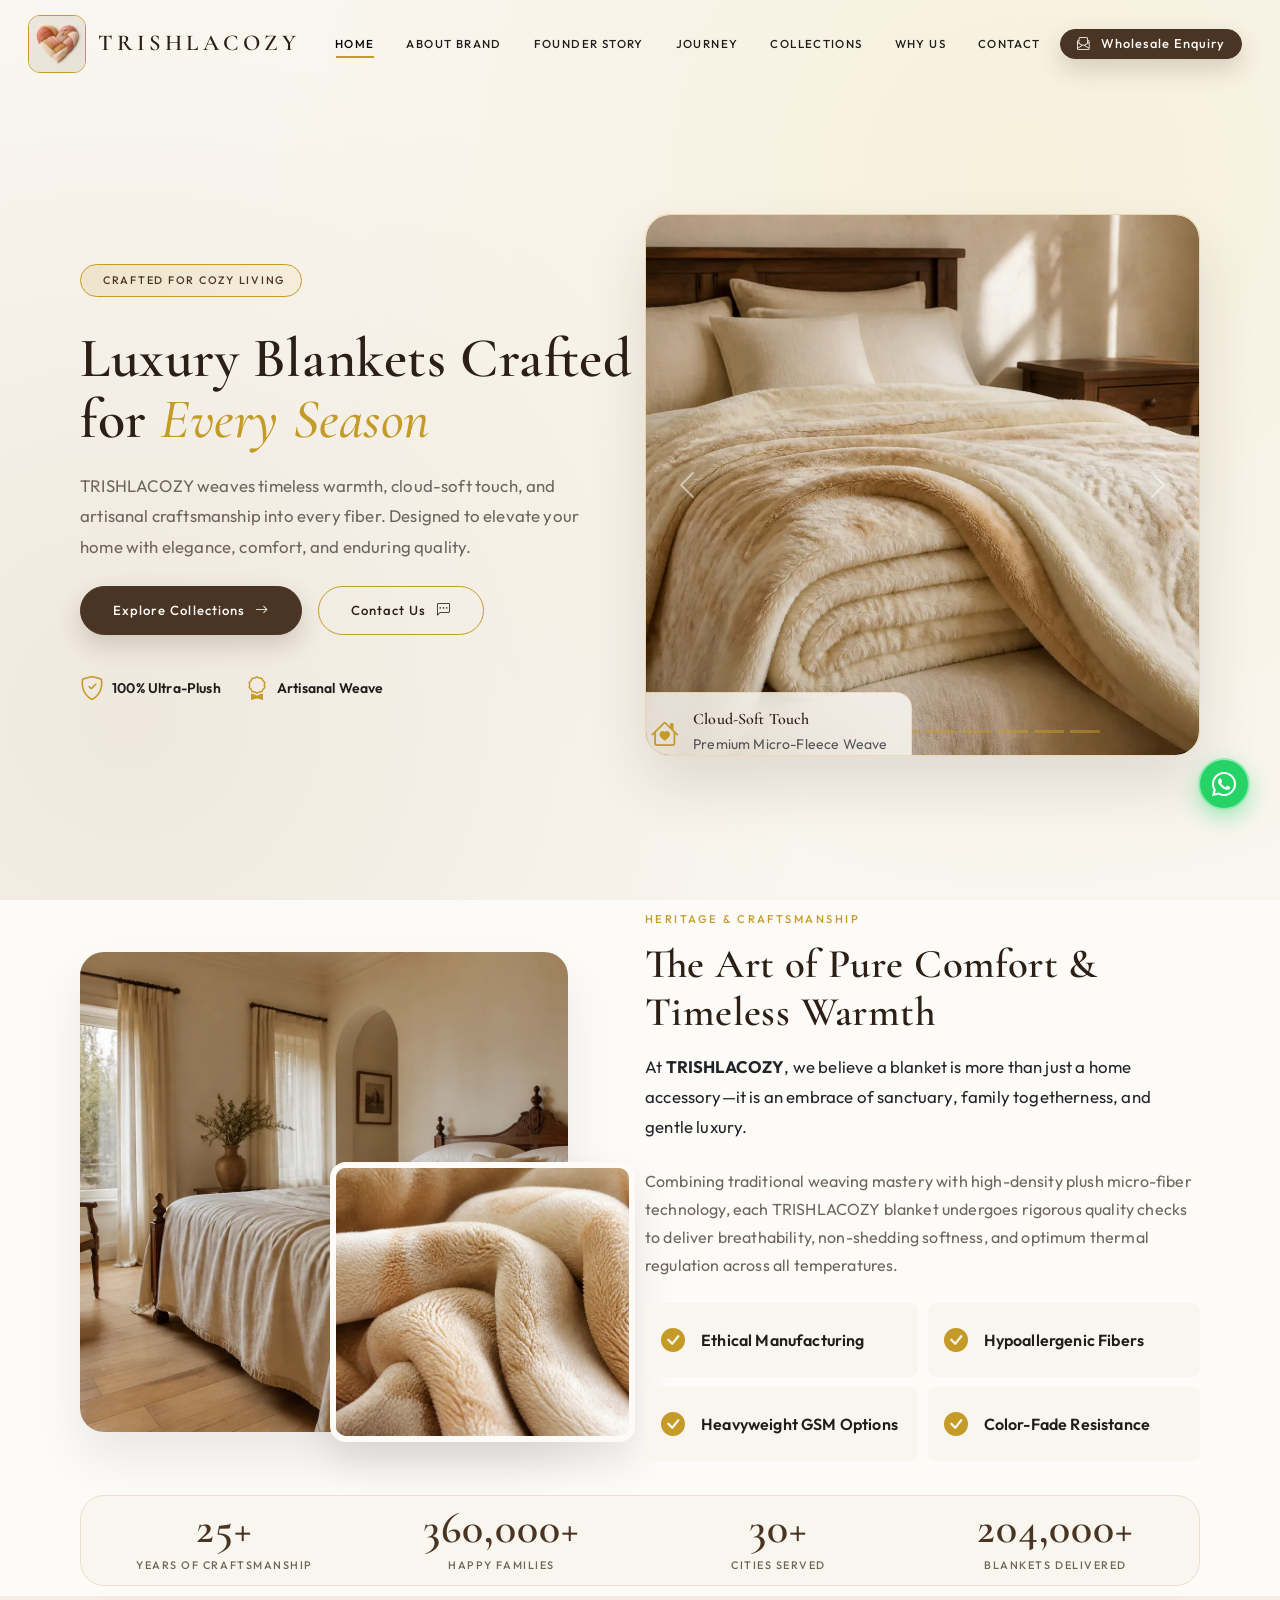
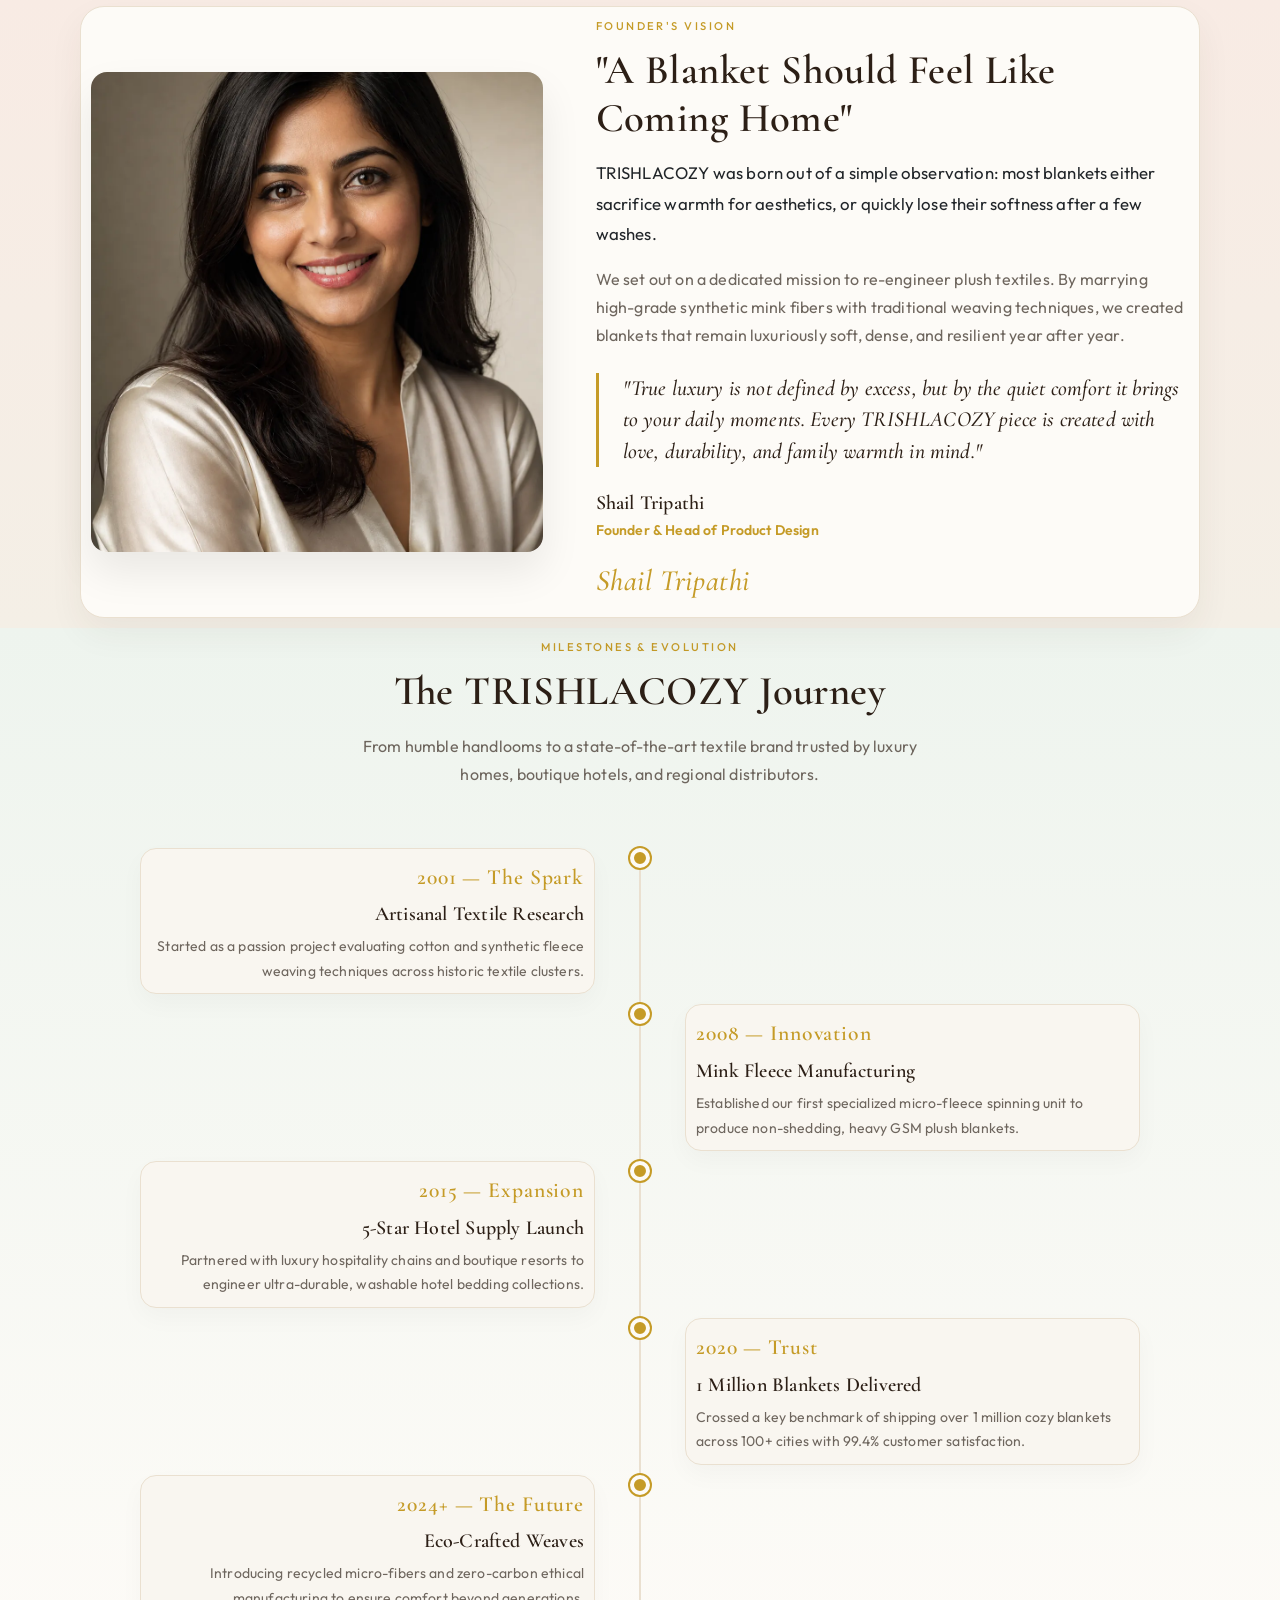
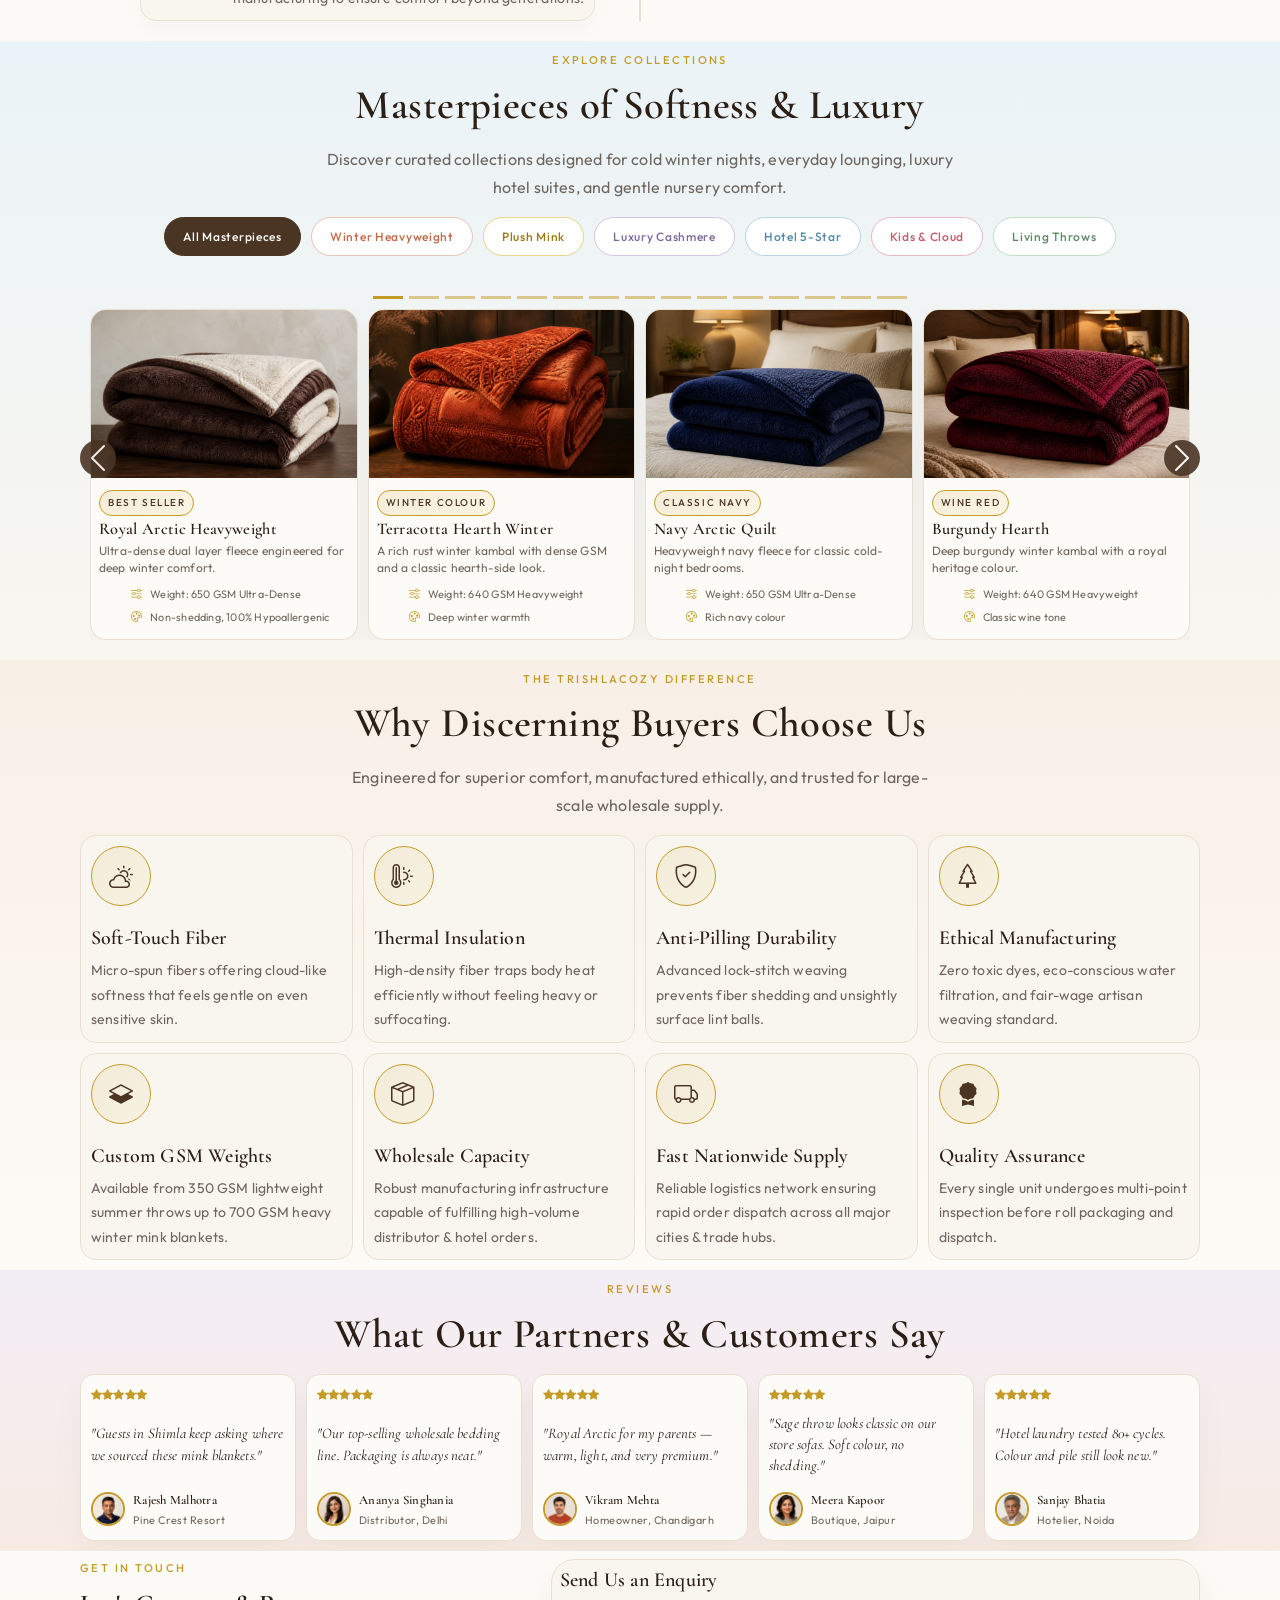
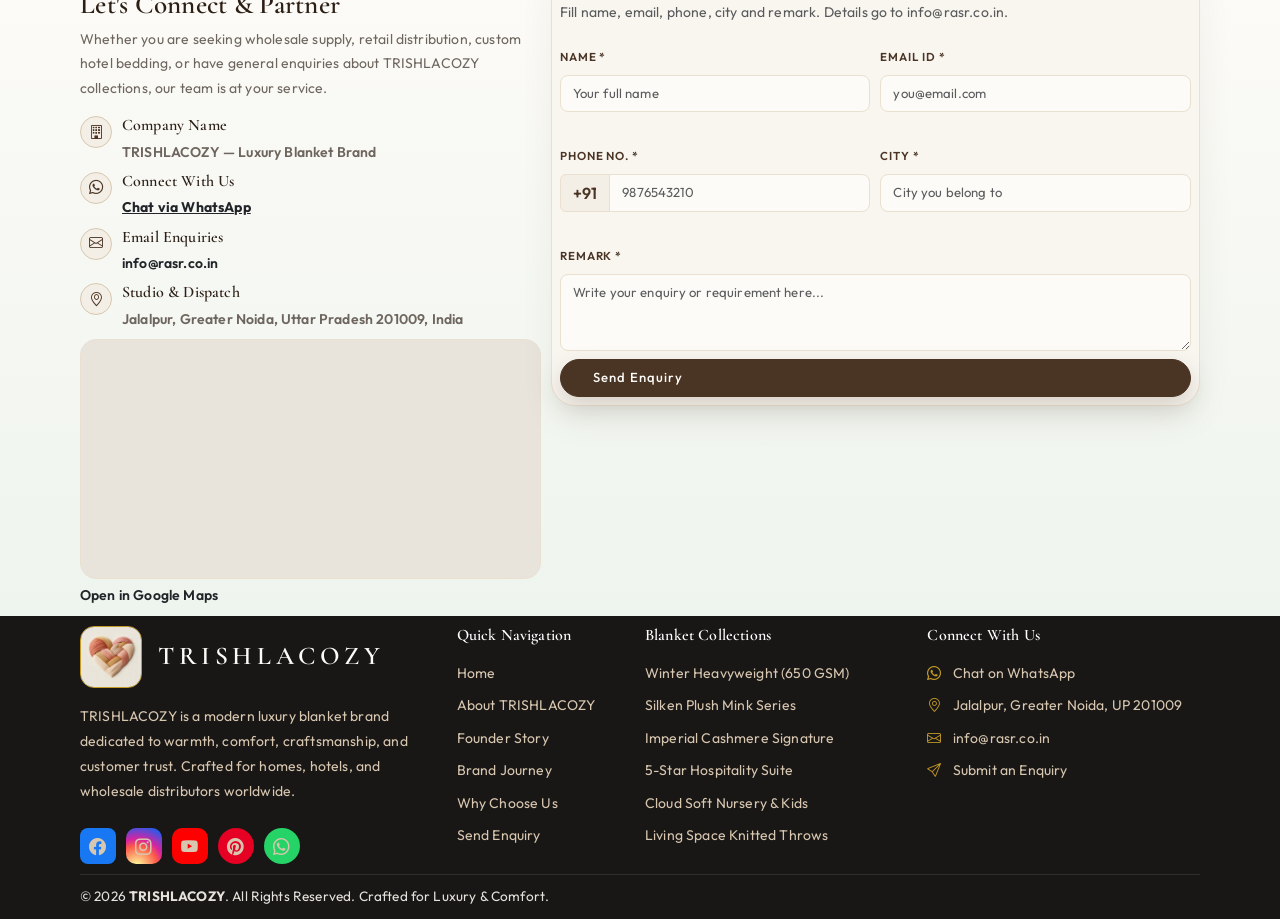
==== index.html @ f3259558 "Remove "Verified Manufacturer" badge from contact section" ====
<!DOCTYPE html>
<html lang="en">

<head>
  <meta charset="UTF-8">
  <meta name="viewport" content="width=device-width, initial-scale=1.0">
  <title>TRISHLACOZY — Luxury Blankets Crafted for Every Season</title>
  <meta name="description"
    content="TRISHLACOZY designs and manufactures premium luxury blankets, mink throws, hotel bedding, and plush winter collections crafted for warmth, comfort, and timeless elegance.">
  <!-- Google Fonts -->
   
  <link rel="preconnect" href="https://fonts.googleapis.com">
  <link rel="preconnect" href="https://fonts.gstatic.com" crossorigin>
  <link
    href="https://fonts.googleapis.com/css2?family=Cormorant+Garamond:ital,wght@0,400;0,500;0,600;0,700;1,400;1,500;1,600&family=Outfit:wght@300;400;500;600;700&display=swap"
    rel="stylesheet">

  <!-- Bootstrap 5 & Bootstrap Icons CSS -->
  <link href="https://cdn.jsdelivr.net/npm/bootstrap@5.3.3/dist/css/bootstrap.min.css" rel="stylesheet">
  <link href="https://cdn.jsdelivr.net/npm/bootstrap-icons@1.11.3/font/bootstrap-icons.min.css" rel="stylesheet">

  <!-- Custom Luxury Stylesheet -->
   <!-- Custom Luxury Stylesheet -->
  <link rel="stylesheet" href="style.css">
  <link rel="icon" type="image/webp" href="images/logo.webp">
</head>

<body>

  <!-- =========================================================================
       1. SCROLL PROGRESS BAR & PRELOADER
       ========================================================================= -->
  <div class="scroll-progress-container">
    <div class="scroll-progress-bar" id="progressBar"></div>
  </div>

  <div id="preloader">
    <img src="images/logo.webp" alt="TRISHLACOZY Logo" class="preloader-logo-img mb-3">
    <div class="preloader-brand">TRISHLACOZY</div>
    <div class="preloader-sub">Handcrafted Luxury Blankets</div>
    <div class="preloader-bar-bg">
      <div class="preloader-bar-fill"></div>
    </div>
  </div>

  <!-- =========================================================================
       2. NAVIGATION BAR
       ========================================================================= -->
  <nav class="navbar navbar-expand-lg navbar-trishla">
    <div class="container">
      <a class="navbar-brand navbar-brand-logo" href="#">
        <img src="images/logo.webp" alt="TRISHLACOZY" class="brand-logo-img">
        <span class="logo-text">TRISHLACOZY</span>
      </a>

      <button class="navbar-toggler border-0 shadow-none" type="button" data-bs-toggle="collapse"
        data-bs-target="#navMenu" aria-controls="navMenu" aria-expanded="false" aria-label="Toggle navigation">
        <i class="bi bi-justify display-6 color-warm-brown"></i>
      </button>

      <div class="collapse navbar-collapse" id="navMenu">
        <ul class="navbar-nav mx-auto mb-2 mb-lg-0 gap-lg-2">
          <li class="nav-item">
            <a class="nav-link nav-link-custom active" href="#hero">Home</a>
          </li>
          <li class="nav-item">
            <a class="nav-link nav-link-custom" href="#about">About Brand</a>
          </li>
          <li class="nav-item">
            <a class="nav-link nav-link-custom" href="#founder">Founder Story</a>
          </li>
          <li class="nav-item">
            <a class="nav-link nav-link-custom" href="#journey">Journey</a>
          </li>
          <li class="nav-item">
            <a class="nav-link nav-link-custom" href="#collections">Collections</a>
          </li>
          <li class="nav-item">
            <a class="nav-link nav-link-custom" href="#why-choose">Why Us</a>
          </li>
          <li class="nav-item">
            <a class="nav-link nav-link-custom" href="#contact">Contact</a>
          </li>
        </ul>

        <div class="d-flex align-items-center gap-2">
          <a href="#contact" class="btn btn-luxury-primary py-1 px-3 fs-7">
            <i class="bi bi-envelope-paper"></i> Wholesale Enquiry
          </a>
        </div>
      </div>
    </div>
  </nav>

  <!-- =========================================================================
       3. HERO SECTION
       ========================================================================= -->
  <section id="hero" class="hero-section">
    <div class="hero-bg-overlay"></div>
    <div class="container position-relative z-2">
      <div class="row align-items-center g-2">

        <div class="col-lg-6 reveal-left">
          <div class="badge-gold mb-3">
            <i class="bi bi-sparkles"></i> Crafted for Cozy Living
          </div>

          <h1 class="hero-headline">
            Luxury Blankets Crafted for <span>Every Season</span>
          </h1>

          <p class="fs-5 mb-4 pe-lg-4">
            TRISHLACOZY weaves timeless warmth, cloud-soft touch, and artisanal craftsmanship into every fiber. Designed
            to elevate your home with elegance, comfort, and enduring quality.
          </p>

          <div class="d-flex flex-wrap gap-3 mb-4">
            <a href="#collections" class="btn btn-luxury-primary">
              Explore Collections <i class="bi bi-arrow-right"></i>
            </a>
            <a href="#contact" class="btn btn-luxury-outline">
              Contact Us <i class="bi bi-chat-left-dots"></i>
            </a>
          </div>

          <div class="d-flex align-items-center gap-4 pt-2">
            <div class="d-flex align-items-center gap-2">
              <i class="bi bi-shield-check text-gold fs-4"></i>
              <span class="small fw-semibold">100% Ultra-Plush</span>
            </div>
            <div class="d-flex align-items-center gap-2">
              <i class="bi bi-award text-gold fs-4"></i>
              <span class="small fw-semibold">Artisanal Weave</span>
            </div>
          </div>
        </div>

        <div class="col-lg-6 reveal-right">
          <div class="hero-img-wrapper hero-carousel">
            <div id="heroGallery" class="carousel slide" data-bs-ride="carousel">
              <div class="carousel-indicators">
                <button type="button" data-bs-target="#heroGallery" data-bs-slide-to="0" class="active" aria-current="true" aria-label="Slide 1"></button>
                <button type="button" data-bs-target="#heroGallery" data-bs-slide-to="1" aria-label="Slide 2"></button>
                <button type="button" data-bs-target="#heroGallery" data-bs-slide-to="2" aria-label="Slide 3"></button>
                <button type="button" data-bs-target="#heroGallery" data-bs-slide-to="3" aria-label="Slide 4"></button>
                <button type="button" data-bs-target="#heroGallery" data-bs-slide-to="4" aria-label="Slide 5"></button>
                <button type="button" data-bs-target="#heroGallery" data-bs-slide-to="5" aria-label="Slide 6"></button>
                <button type="button" data-bs-target="#heroGallery" data-bs-slide-to="6" aria-label="Slide 7"></button>
                <button type="button" data-bs-target="#heroGallery" data-bs-slide-to="7" aria-label="Slide 8"></button>
                <button type="button" data-bs-target="#heroGallery" data-bs-slide-to="8" aria-label="Slide 9"></button>
                <button type="button" data-bs-target="#heroGallery" data-bs-slide-to="9" aria-label="Slide 10"></button>
              </div>
              <div class="carousel-inner">
                <div class="carousel-item active"><img src="images/hero-blanket.webp" alt="Ivory luxury kambal" fetchpriority="high"></div>
                <div class="carousel-item"><img src="images/soft-07.webp" alt="Cloud nursery kambal" loading="lazy"></div>
                <div class="carousel-item"><img src="images/soft-02.webp" alt="Blush rose kambal" loading="lazy"></div>
                <div class="carousel-item"><img src="images/soft-03.webp" alt="Sage throw kambal" loading="lazy"></div>
                <div class="carousel-item"><img src="images/soft-04.webp" alt="Powder blue hotel kambal" loading="lazy"></div>
                <div class="carousel-item"><img src="images/soft-05.webp" alt="Terracotta winter kambal" loading="lazy"></div>
                <div class="carousel-item"><img src="images/soft-06.webp" alt="Lavender plush kambal" loading="lazy"></div>
                <div class="carousel-item"><img src="images/soft-08.webp" alt="Mustard gold kambal" loading="lazy"></div>
                <div class="carousel-item"><img src="images/soft-09.webp" alt="Coral living throw" loading="lazy"></div>
                <div class="carousel-item"><img src="images/soft-11.webp" alt="Camel cashmere kambal" loading="lazy"></div>
              </div>
              <button class="carousel-control-prev" type="button" data-bs-target="#heroGallery" data-bs-slide="prev">
                <span class="carousel-control-prev-icon" aria-hidden="true"></span>
                <span class="visually-hidden">Previous</span>
              </button>
              <button class="carousel-control-next" type="button" data-bs-target="#heroGallery" data-bs-slide="next">
                <span class="carousel-control-next-icon" aria-hidden="true"></span>
                <span class="visually-hidden">Next</span>
              </button>
            </div>
            <div class="hero-badge-float">
              <i class="bi bi-house-heart fs-3 text-gold"></i>
              <div>
                <h6 class="mb-0 font-serif">Cloud-Soft Touch</h6>
                <small class="text-muted">Premium Micro-Fleece Weave</small>
              </div>
            </div>
          </div>
        </div>

      </div>
    </div>
  </section>

  <!-- =========================================================================
       4. SECTION 2 — ABOUT TRISHLACOZY
       ========================================================================= -->
  <section id="about" class="about-section">
    <div class="container">
      <div class="row align-items-center g-2">

        <div class="col-lg-6 reveal-left">
          <div class="about-img-stack">
            <img src="images/about-bedroom.webp"
              class="about-img-main" alt="Classic bedroom with a cream TRISHLACOZY kambal" loading="lazy">
            <img src="images/about-fabric.webp"
              class="about-img-secondary" alt="Close-up of plush ivory kambal fabric" loading="lazy">
          </div>
        </div>

        <div class="col-lg-6 reveal-right">
          <span class="section-tag">HERITAGE & CRAFTSMANSHIP</span>
          <h2 class="section-title">The Art of Pure Comfort & Timeless Warmth</h2>

          <p class="lead text-dark mb-4">
            At <strong>TRISHLACOZY</strong>, we believe a blanket is more than just a home accessory—it is an embrace of
            sanctuary, family togetherness, and gentle luxury.
          </p>

          <p class="mb-4">
            Combining traditional weaving mastery with high-density plush micro-fiber technology, each TRISHLACOZY
            blanket undergoes rigorous quality checks to deliver breathability, non-shedding softness, and optimum
            thermal regulation across all temperatures.
          </p>

          <div class="row g-3 mb-4">
            <div class="col-sm-6">
              <div class="d-flex align-items-center gap-3 p-3 rounded-3 bg-ivory">
                <i class="bi bi-check-circle-fill text-gold fs-4"></i>
                <span class="fw-semibold">Ethical Manufacturing</span>
              </div>
            </div>
            <div class="col-sm-6">
              <div class="d-flex align-items-center gap-3 p-3 rounded-3 bg-ivory">
                <i class="bi bi-check-circle-fill text-gold fs-4"></i>
                <span class="fw-semibold">Hypoallergenic Fibers</span>
              </div>
            </div>
            <div class="col-sm-6">
              <div class="d-flex align-items-center gap-3 p-3 rounded-3 bg-ivory">
                <i class="bi bi-check-circle-fill text-gold fs-4"></i>
                <span class="fw-semibold">Heavyweight GSM Options</span>
              </div>
            </div>
            <div class="col-sm-6">
              <div class="d-flex align-items-center gap-3 p-3 rounded-3 bg-ivory">
                <i class="bi bi-check-circle-fill text-gold fs-4"></i>
                <span class="fw-semibold">Color-Fade Resistance</span>
              </div>
            </div>
          </div>
        </div>

      </div>

      <!-- Stats Counter Card Grid -->
      <div class="stats-card-grid reveal-up">
        <div class="row g-2">
          <div class="col-6 col-md-3">
            <div class="stat-item">
              <div class="stat-number" data-target="25">0</div>
              <div class="stat-label">Years of Craftsmanship</div>
            </div>
          </div>
          <div class="col-6 col-md-3">
            <div class="stat-item">
              <div class="stat-number" data-target="1500000">0</div>
              <div class="stat-label">Happy Families</div>
            </div>
          </div>
          <div class="col-6 col-md-3">
            <div class="stat-item">
              <div class="stat-number" data-target="120">0</div>
              <div class="stat-label">Cities Served</div>
            </div>
          </div>
          <div class="col-6 col-md-3">
            <div class="stat-item">
              <div class="stat-number" data-target="850000">0</div>
              <div class="stat-label">Blankets Delivered</div>
            </div>
          </div>
        </div>
      </div>

    </div>
  </section>

  <!-- =========================================================================
       5. SECTION 3 — FOUNDER STORY
       ========================================================================= -->
  <section id="founder" class="founder-section">
    <div class="container">
      <div class="founder-card reveal-up">
        <div class="row align-items-center g-2">

          <div class="col-lg-5">
            <div class="founder-portrait-frame">
              <img src="images/founder-shail.webp"
                alt="Shail Tripathi, Founder of TRISHLACOZY" loading="lazy">
            </div>
          </div>

          <div class="col-lg-7 ps-lg-5">
            <span class="section-tag">FOUNDER'S VISION</span>
            <h2 class="section-title">"A Blanket Should Feel Like Coming Home"</h2>

            <p class="lead text-dark">
              TRISHLACOZY was born out of a simple observation: most blankets either sacrifice warmth for aesthetics, or
              quickly lose their softness after a few washes.
            </p>

            <p>
              We set out on a dedicated mission to re-engineer plush textiles. By marrying high-grade synthetic mink
              fibers with traditional weaving techniques, we created blankets that remain luxuriously soft, dense, and
              resilient year after year.
            </p>

            <div class="quote-box">
              "True luxury is not defined by excess, but by the quiet comfort it brings to your daily moments. Every
              TRISHLACOZY piece is created with love, durability, and family warmth in mind."
            </div>

            <div>
              <h5 class="mb-0 font-serif">Shail Tripathi</h5>
              <small class="text-gold fw-semibold">Founder & Head of Product Design</small>
              <span class="founder-signature">Shail Tripathi</span>
            </div>
          </div>

        </div>
      </div>
    </div>
  </section>

  <!-- =========================================================================
       6. SECTION 4 — BRAND JOURNEY
       ========================================================================= -->
  <section id="journey" class="journey-section">
    <div class="container text-center">
      <span class="section-tag">MILESTONES & EVOLUTION</span>
      <h2 class="section-title">The TRISHLACOZY Journey</h2>
      <p class="mx-auto" style="max-width: 600px;">
        From humble handlooms to a state-of-the-art textile brand trusted by luxury homes, boutique hotels, and regional
        distributors.
      </p>

      <div class="timeline-container">

        <!-- Timeline Item 1 -->
        <div class="timeline-item reveal-up">
          <div class="timeline-dot"></div>
          <div class="timeline-card">
            <div class="timeline-year">2001 — The Spark</div>
            <h5 class="font-serif mb-2">Artisanal Textile Research</h5>
            <p class="small mb-0">Started as a passion project evaluating cotton and synthetic fleece weaving techniques
              across historic textile clusters.</p>
          </div>
        </div>

        <!-- Timeline Item 2 -->
        <div class="timeline-item reveal-up">
          <div class="timeline-dot"></div>
          <div class="timeline-card">
            <div class="timeline-year">2008 — Innovation</div>
            <h5 class="font-serif mb-2">Mink Fleece Manufacturing</h5>
            <p class="small mb-0">Established our first specialized micro-fleece spinning unit to produce non-shedding,
              heavy GSM plush blankets.</p>
          </div>
        </div>

        <!-- Timeline Item 3 -->
        <div class="timeline-item reveal-up">
          <div class="timeline-dot"></div>
          <div class="timeline-card">
            <div class="timeline-year">2015 — Expansion</div>
            <h5 class="font-serif mb-2">5-Star Hotel Supply Launch</h5>
            <p class="small mb-0">Partnered with luxury hospitality chains and boutique resorts to engineer
              ultra-durable, washable hotel bedding collections.</p>
          </div>
        </div>

        <!-- Timeline Item 4 -->
        <div class="timeline-item reveal-up">
          <div class="timeline-dot"></div>
          <div class="timeline-card">
            <div class="timeline-year">2020 — Trust</div>
            <h5 class="font-serif mb-2">1 Million Blankets Delivered</h5>
            <p class="small mb-0">Crossed a key benchmark of shipping over 1 million cozy blankets across 100+ cities
              with 99.4% customer satisfaction.</p>
          </div>
        </div>

        <!-- Timeline Item 5 -->
        <div class="timeline-item reveal-up">
          <div class="timeline-dot"></div>
          <div class="timeline-card">
            <div class="timeline-year">2024+ — The Future</div>
            <h5 class="font-serif mb-2">Eco-Crafted Weaves</h5>
            <p class="small mb-0">Introducing recycled micro-fibers and zero-carbon ethical manufacturing to ensure
              comfort beyond generations.</p>
          </div>
        </div>

      </div>
    </div>
  </section>

  <!-- =========================================================================
       7. SECTION 5 — BLANKET COLLECTIONS
       ========================================================================= -->
  <section id="collections" class="collections-section">
    <div class="container">
      <div class="text-center mb-2 reveal-up">
        <span class="section-tag">EXPLORE COLLECTIONS</span>
        <h2 class="section-title">Masterpieces of Softness & Luxury</h2>
        <p class="mx-auto" style="max-width: 650px;">
          Discover curated collections designed for cold winter nights, everyday lounging, luxury hotel suites, and
          gentle nursery comfort.
        </p>

        <!-- Category Filters -->
        <div class="filter-nav mt-2">
          <button class="filter-btn active" data-filter="all">All Masterpieces</button>
          <button class="filter-btn" data-filter="winter">Winter Heavyweight</button>
          <button class="filter-btn" data-filter="mink">Plush Mink</button>
          <button class="filter-btn" data-filter="luxury">Luxury Cashmere</button>
          <button class="filter-btn" data-filter="hotel">Hotel 5-Star</button>
          <button class="filter-btn" data-filter="kids">Kids & Cloud</button>
          <button class="filter-btn" data-filter="throws">Living Throws</button>
        </div>
      </div>

      <div id="collectionCarousel" class="carousel slide collection-carousel" data-bs-ride="carousel" data-bs-interval="4000">
        <div class="carousel-indicators"></div>
        <div class="carousel-inner"></div>
        <button class="carousel-control-prev" type="button" data-bs-target="#collectionCarousel" data-bs-slide="prev">
          <span class="carousel-control-prev-icon" aria-hidden="true"></span>
          <span class="visually-hidden">Previous</span>
        </button>
        <button class="carousel-control-next" type="button" data-bs-target="#collectionCarousel" data-bs-slide="next">
          <span class="carousel-control-next-icon" aria-hidden="true"></span>
          <span class="visually-hidden">Next</span>
        </button>
      </div>
    </div>
  </section>

  <!-- =========================================================================
       8. SECTION 6 — WHY CHOOSE TRISHLACOZY
       ========================================================================= -->
  <section id="why-choose" class="why-section">
    <div class="container">
      <div class="text-center mb-2 reveal-up">
        <span class="section-tag">THE TRISHLACOZY DIFFERENCE</span>
        <h2 class="section-title">Why Discerning Buyers Choose Us</h2>
        <p class="mx-auto" style="max-width: 600px;">
          Engineered for superior comfort, manufactured ethically, and trusted for large-scale wholesale supply.
        </p>
      </div>

      <div class="row g-2">

        <!-- Feature 1 -->
        <div class="col-md-6 col-lg-3 reveal-up">
          <div class="feature-card">
            <div class="feature-icon-box">
              <i class="bi bi-cloud-sun"></i>
            </div>
            <h5 class="font-serif mb-2">Soft-Touch Fiber</h5>
            <p class="small mb-0">Micro-spun fibers offering cloud-like softness that feels gentle on even sensitive
              skin.</p>
          </div>
        </div>

        <!-- Feature 2 -->
        <div class="col-md-6 col-lg-3 reveal-up">
          <div class="feature-card">
            <div class="feature-icon-box">
              <i class="bi bi-thermometer-sun"></i>
            </div>
            <h5 class="font-serif mb-2">Thermal Insulation</h5>
            <p class="small mb-0">High-density fiber traps body heat efficiently without feeling heavy or suffocating.
            </p>
          </div>
        </div>

        <!-- Feature 3 -->
        <div class="col-md-6 col-lg-3 reveal-up">
          <div class="feature-card">
            <div class="feature-icon-box">
              <i class="bi bi-shield-check"></i>
            </div>
            <h5 class="font-serif mb-2">Anti-Pilling Durability</h5>
            <p class="small mb-0">Advanced lock-stitch weaving prevents fiber shedding and unsightly surface lint balls.
            </p>
          </div>
        </div>

        <!-- Feature 4 -->
        <div class="col-md-6 col-lg-3 reveal-up">
          <div class="feature-card">
            <div class="feature-icon-box">
              <i class="bi bi-tree"></i>
            </div>
            <h5 class="font-serif mb-2">Ethical Manufacturing</h5>
            <p class="small mb-0">Zero toxic dyes, eco-conscious water filtration, and fair-wage artisan weaving
              standard.</p>
          </div>
        </div>

        <!-- Feature 5 -->
        <div class="col-md-6 col-lg-3 reveal-up">
          <div class="feature-card">
            <div class="feature-icon-box">
              <i class="bi bi-layers-half"></i>
            </div>
            <h5 class="font-serif mb-2">Custom GSM Weights</h5>
            <p class="small mb-0">Available from 350 GSM lightweight summer throws up to 700 GSM heavy winter mink
              blankets.</p>
          </div>
        </div>

        <!-- Feature 6 -->
        <div class="col-md-6 col-lg-3 reveal-up">
          <div class="feature-card">
            <div class="feature-icon-box">
              <i class="bi bi-box-seam"></i>
            </div>
            <h5 class="font-serif mb-2">Wholesale Capacity</h5>
            <p class="small mb-0">Robust manufacturing infrastructure capable of fulfilling high-volume distributor &
              hotel orders.</p>
          </div>
        </div>

        <!-- Feature 7 -->
        <div class="col-md-6 col-lg-3 reveal-up">
          <div class="feature-card">
            <div class="feature-icon-box">
              <i class="bi bi-truck"></i>
            </div>
            <h5 class="font-serif mb-2">Fast Nationwide Supply</h5>
            <p class="small mb-0">Reliable logistics network ensuring rapid order dispatch across all major cities &
              trade hubs.</p>
          </div>
        </div>

        <!-- Feature 8 -->
        <div class="col-md-6 col-lg-3 reveal-up">
          <div class="feature-card">
            <div class="feature-icon-box">
              <i class="bi bi-award-fill"></i>
            </div>
            <h5 class="font-serif mb-2">Quality Assurance</h5>
            <p class="small mb-0">Every single unit undergoes multi-point inspection before roll packaging and dispatch.
            </p>
          </div>
        </div>

      </div>
    </div>
  </section>

  <!-- =========================================================================
       9. SECTION 7 — CUSTOMER EXPERIENCE & TRUST
       ========================================================================= -->
  <section class="testimonial-section">
    <div class="container">
      <div class="text-center mb-2 reveal-up">
        <span class="section-tag">REVIEWS</span>
        <h2 class="section-title">What Our Partners & Customers Say</h2>
      </div>

      <div class="review-grid reveal-up">
        <div class="testimonial-card compact">
          <div class="rating-stars"><i class="bi bi-star-fill"></i><i class="bi bi-star-fill"></i><i class="bi bi-star-fill"></i><i class="bi bi-star-fill"></i><i class="bi bi-star-fill"></i></div>
          <p class="italic">"Guests in Shimla keep asking where we sourced these mink blankets."</p>
          <div class="user-info">
            <img src="images/review-02.webp" class="user-avatar" alt="Rajesh Malhotra" loading="lazy">
            <div><div class="user-name">Rajesh Malhotra</div><div class="user-role">Pine Crest Resort</div></div>
          </div>
        </div>
        <div class="testimonial-card compact">
          <div class="rating-stars"><i class="bi bi-star-fill"></i><i class="bi bi-star-fill"></i><i class="bi bi-star-fill"></i><i class="bi bi-star-fill"></i><i class="bi bi-star-fill"></i></div>
          <p class="italic">"Our top-selling wholesale bedding line. Packaging is always neat."</p>
          <div class="user-info">
            <img src="images/review-01.webp" class="user-avatar" alt="Ananya Singhania" loading="lazy">
            <div><div class="user-name">Ananya Singhania</div><div class="user-role">Distributor, Delhi</div></div>
          </div>
        </div>
        <div class="testimonial-card compact">
          <div class="rating-stars"><i class="bi bi-star-fill"></i><i class="bi bi-star-fill"></i><i class="bi bi-star-fill"></i><i class="bi bi-star-fill"></i><i class="bi bi-star-fill"></i></div>
          <p class="italic">"Royal Arctic for my parents — warm, light, and very premium."</p>
          <div class="user-info">
            <img src="images/review-06.webp" class="user-avatar" alt="Vikram Mehta" loading="lazy">
            <div><div class="user-name">Vikram Mehta</div><div class="user-role">Homeowner, Chandigarh</div></div>
          </div>
        </div>
        <div class="testimonial-card compact">
          <div class="rating-stars"><i class="bi bi-star-fill"></i><i class="bi bi-star-fill"></i><i class="bi bi-star-fill"></i><i class="bi bi-star-fill"></i><i class="bi bi-star-fill"></i></div>
          <p class="italic">"Sage throw looks classic on our store sofas. Soft colour, no shedding."</p>
          <div class="user-info">
            <img src="images/review-05.webp" class="user-avatar" alt="Meera Kapoor" loading="lazy">
            <div><div class="user-name">Meera Kapoor</div><div class="user-role">Boutique, Jaipur</div></div>
          </div>
        </div>
        <div class="testimonial-card compact">
          <div class="rating-stars"><i class="bi bi-star-fill"></i><i class="bi bi-star-fill"></i><i class="bi bi-star-fill"></i><i class="bi bi-star-fill"></i><i class="bi bi-star-fill"></i></div>
          <p class="italic">"Hotel laundry tested 80+ cycles. Colour and pile still look new."</p>
          <div class="user-info">
            <img src="images/review-04.webp" class="user-avatar" alt="Sanjay Bhatia" loading="lazy">
            <div><div class="user-name">Sanjay Bhatia</div><div class="user-role">Hotelier, Noida</div></div>
          </div>
        </div>
      </div>
    </div>
  </section>

  <!-- =========================================================================
       10. CONTACT & ENQUIRY
       ========================================================================= -->
  <section id="contact" class="contact-section">
    <div class="container">
      <div class="row align-items-start g-3">

        <div class="col-lg-5 reveal-left">
          <span class="section-tag">GET IN TOUCH</span>
          <h2 class="section-title">Let's Connect & Partner</h2>
          <p class="mb-3 small">
            Whether you are seeking wholesale supply, retail distribution, custom hotel bedding, or have general
            enquiries about TRISHLACOZY collections, our team is at your service.
          </p>

          <div class="contact-info-box">
            <div class="contact-icon-wrap">
              <i class="bi bi-building"></i>
            </div>
            <div>
              <h6 class="mb-1 font-serif">Company Name</h6>
              <p class="small mb-0 fw-semibold">TRISHLACOZY — Luxury Blanket Brand</p>
            </div>
          </div>

          <div class="contact-info-box">
            <div class="contact-icon-wrap">
              <i class="bi bi-whatsapp"></i>
            </div>
            <div>
              <h6 class="mb-1 font-serif">Connect With Us</h6>
              <p class="small mb-0">
                <a href="https://wa.me/919717236445?text=Hello%20TRISHLACOZY,%20I%20am%20interested%20in%20your%20luxury%20blanket%20collections."
                  target="_blank" rel="noopener noreferrer" class="text-dark fw-bold text-decoration-underline">
                  Chat via WhatsApp
                </a>
              </p>
            </div>
          </div>

          <div class="contact-info-box">
            <div class="contact-icon-wrap">
              <i class="bi bi-envelope"></i>
            </div>
            <div>
              <h6 class="mb-1 font-serif">Email Enquiries</h6>
              <p class="small mb-0"><a href="mailto:info@rasr.co.in" class="text-dark fw-semibold">info@rasr.co.in</a></p>
            </div>
          </div>

          <div class="contact-info-box">
            <div class="contact-icon-wrap">
              <i class="bi bi-geo-alt"></i>
            </div>
            <div>
              <h6 class="mb-1 font-serif">Studio &amp; Dispatch</h6>
              <p class="small mb-0 fw-semibold">Jalalpur, Greater Noida, Uttar Pradesh 201009, India</p>
            </div>
          </div>

          <div class="map-container">
            <iframe
              src="https://www.openstreetmap.org/export/embed.html?bbox=77.4838%2C28.4471%2C77.5438%2C28.4871&amp;layer=mapnik&amp;marker=28.4671%2C77.5138"
              title="Jalalpur, Greater Noida map"
              allowfullscreen
              loading="eager"
              referrerpolicy="no-referrer-when-downgrade"></iframe>
          </div>
          <p class="small mb-0 mt-1">
            <a href="https://www.google.com/maps/search/?api=1&amp;query=Jalalpur,+Greater+Noida,+Uttar+Pradesh+201009"
              target="_blank" rel="noopener noreferrer" class="text-dark fw-semibold">
              Open in Google Maps
            </a>
          </p>
        </div>

        <div class="col-lg-7 reveal-right">
          <div class="contact-card" id="enquiry">
            <h3 class="font-serif mb-2 fs-5">Send Us an Enquiry</h3>
            <p class="small text-muted mb-3">Fill name, email, phone, city and remark. Details go to info@rasr.co.in.</p>

            <form id="trishlaContactForm">
              <input type="text" name="_honey" class="enquiry-honey" tabindex="-1" autocomplete="off" aria-hidden="true">
              <div class="row g-2">
                <div class="col-md-6">
                  <label class="form-label small fw-semibold" for="formName">Name *</label>
                  <input type="text" id="formName" name="name" class="form-control form-control-luxury"
                    placeholder="Your full name" required autocomplete="name">
                </div>
                <div class="col-md-6">
                  <label class="form-label small fw-semibold" for="formEmail">Email ID *</label>
                  <input type="email" id="formEmail" name="email" class="form-control form-control-luxury"
                    placeholder="you@email.com" required autocomplete="email">
                  <small id="emailHint" class="field-error mt-1 d-block"></small>
                </div>
                <div class="col-md-6">
                  <label class="form-label small fw-semibold" for="formPhone">Phone No. *</label>
                  <div class="input-group">
                    <span class="input-group-text india-prefix">+91</span>
                    <input type="tel" id="formPhone" name="phone" class="form-control form-control-luxury" placeholder="9876543210"
                      required maxlength="10" inputmode="numeric" autocomplete="tel-national" pattern="[6-9][0-9]{9}">
                  </div>
                  <small id="phoneHint" class="field-error mt-1 d-block"></small>
                </div>
                <div class="col-md-6">
                  <label class="form-label small fw-semibold" for="formCity">City *</label>
                  <input type="text" id="formCity" name="city" class="form-control form-control-luxury"
                    placeholder="City you belong to" required autocomplete="address-level2">
                </div>
                <div class="col-12">
                  <label class="form-label small fw-semibold" for="formRemark">Remark *</label>
                  <textarea id="formRemark" name="remark" class="form-control form-control-luxury" rows="3"
                    placeholder="Write your enquiry or requirement here..."
                    required></textarea>
                </div>
                <div class="col-12 mt-2">
                  <button type="submit" id="submitBtn" class="btn btn-luxury-primary w-100 py-2">
                    <span id="btnSpinner" class="spinner-border spinner-border-sm me-2 d-none" role="status"
                      aria-hidden="true"></span>
                    <span id="btnText">Send Enquiry</span>
                  </button>
                </div>
              </div>
            </form>
          </div>
        </div>

      </div>
    </div>
  </section>

  <!-- =========================================================================
       11. FOOTER
       ========================================================================= -->
  <footer class="footer-trishla">
    <div class="container">
      <div class="row g-2">

        <div class="col-lg-4">
          <div class="d-flex align-items-center gap-3 mb-3">
            <img src="images/logo.webp" alt="TRISHLACOZY" class="footer-logo-img">
            <div class="footer-brand mb-0">TRISHLACOZY</div>
          </div>
          <p class="small text-sand mb-4" style="line-height: 1.8;">
            TRISHLACOZY is a modern luxury blanket brand dedicated to warmth, comfort, craftsmanship, and customer
            trust. Crafted for homes, hotels, and wholesale distributors worldwide.
          </p>
          <div class="social-links">
            <a href="https://www.facebook.com/trishlacozy" target="_blank" rel="noopener noreferrer" class="social-icon" aria-label="Facebook"><i class="bi bi-facebook"></i></a>
            <a href="https://www.instagram.com/trishlacozy" target="_blank" rel="noopener noreferrer" class="social-icon" aria-label="Instagram"><i class="bi bi-instagram"></i></a>
            <a href="https://www.youtube.com/@trishlacozy" target="_blank" rel="noopener noreferrer" class="social-icon" aria-label="YouTube"><i class="bi bi-youtube"></i></a>
            <a href="https://www.pinterest.com/trishlacozy" target="_blank" rel="noopener noreferrer" class="social-icon" aria-label="Pinterest"><i class="bi bi-pinterest"></i></a>
            <a href="https://wa.me/919717236445?text=Hello%20TRISHLACOZY,%20I%20am%20interested%20in%20your%20luxury%20blanket%20collections."
              target="_blank" rel="noopener noreferrer" class="social-icon" aria-label="WhatsApp"><i
                class="bi bi-whatsapp"></i></a>
          </div>
        </div>

        <div class="col-6 col-lg-2">
          <h6 class="text-white font-serif mb-3">Quick Navigation</h6>
          <ul class="list-unstyled small d-flex flex-column gap-2 mb-0">
            <li><a href="#hero">Home</a></li>
            <li><a href="#about">About TRISHLACOZY</a></li>
            <li><a href="#founder">Founder Story</a></li>
            <li><a href="#journey">Brand Journey</a></li>
            <li><a href="#why-choose">Why Choose Us</a></li>
            <li><a href="#contact">Send Enquiry</a></li>
          </ul>
        </div>

        <div class="col-6 col-lg-3">
          <h6 class="text-white font-serif mb-3">Blanket Collections</h6>
          <ul class="list-unstyled small d-flex flex-column gap-2 mb-0">
            <li><a href="#collections">Winter Heavyweight (650 GSM)</a></li>
            <li><a href="#collections">Silken Plush Mink Series</a></li>
            <li><a href="#collections">Imperial Cashmere Signature</a></li>
            <li><a href="#collections">5-Star Hospitality Suite</a></li>
            <li><a href="#collections">Cloud Soft Nursery & Kids</a></li>
            <li><a href="#collections">Living Space Knitted Throws</a></li>
          </ul>
        </div>

        <div class="col-lg-3">
          <h6 class="text-white font-serif mb-3">Connect With Us</h6>
          <p class="small text-sand mb-2"><i class="bi bi-whatsapp me-2 text-gold"></i> <a
              href="https://wa.me/919717236445?text=Hello%20TRISHLACOZY,%20I%20am%20interested%20in%20your%20luxury%20blankets."
              target="_blank" rel="noopener noreferrer" class="text-sand">Chat on WhatsApp</a></p>
          <p class="small text-sand mb-2"><i class="bi bi-geo-alt me-2 text-gold"></i> Jalalpur, Greater Noida, UP 201009</p>
          <p class="small text-sand mb-2"><i class="bi bi-envelope me-2 text-gold"></i> info@rasr.co.in</p>
          <p class="small text-sand mb-3"><i class="bi bi-send me-2 text-gold"></i> <a href="#contact"
              class="text-sand">Submit an Enquiry</a></p>
        </div>

      </div>

      <div class="footer-bottom d-flex flex-column flex-md-row justify-content-between align-items-center gap-3">
        <div>
          &copy; 2026 <strong>TRISHLACOZY</strong>. All Rights Reserved. Crafted for Luxury & Comfort.
        </div>
      </div>
    </div>
  </footer>

  <!-- Floating WhatsApp Icon (Right Side, Icon Only) -->
  <a href="https://wa.me/919717236445?text=Hello%20TRISHLACOZY,%20I%20am%20interested%20in%20your%20luxury%20blanket%20collections."
    target="_blank" rel="noopener noreferrer" class="whatsapp-float" aria-label="Chat on WhatsApp">
    <i class="bi bi-whatsapp"></i>
  </a>

  <!-- Back to Top Button -->
  <a href="#" id="backToTopBtn" class="back-to-top" aria-label="Back to Top">
    <i class="bi bi-arrow-up"></i>
  </a>

  <!-- =========================================================================
       12. MODALS
       ========================================================================= -->
  <!-- Collection Specs Modal -->
  <div class="modal fade" id="collectionModal" tabindex="-1" aria-hidden="true">
    <div class="modal-dialog modal-dialog-centered modal-lg">
      <div class="modal-content modal-content-luxury">
        <div class="modal-header border-0 pb-0">
          <button type="button" class="btn-close" data-bs-dismiss="modal" aria-label="Close"></button>
        </div>
        <div class="modal-body text-start p-4">
          <div class="row align-items-center gy-4">
            <div class="col-md-6">
              <img id="modalProductImg" src="" class="img-fluid rounded-3 shadow" alt="Product Quick View">
            </div>
            <div class="col-md-6">
              <div class="badge-gold mb-2">Technical Specification</div>
              <h3 id="modalProductTitle" class="font-serif mb-2">Product Name</h3>
              <p id="modalProductDesc" class="small text-muted mb-4"></p>

              <ul class="list-group list-group-flush mb-4 small">
                <li class="list-group-item bg-transparent px-0 d-flex justify-content-between">
                  <span class="fw-semibold">Weight / Density:</span>
                  <span id="modalProductGSM" class="text-gold fw-bold"></span>
                </li>
                <li class="list-group-item bg-transparent px-0 d-flex justify-content-between">
                  <span class="fw-semibold">Material / Weave:</span>
                  <span id="modalProductFabric" class="text-dark"></span>
                </li>
                <li class="list-group-item bg-transparent px-0 d-flex justify-content-between">
                  <span class="fw-semibold">Available Sizes:</span>
                  <span id="modalProductSizes" class="text-dark"></span>
                </li>
              </ul>

              <a href="#contact" class="btn btn-luxury-primary w-100 text-center" data-bs-dismiss="modal">
                <i class="bi bi-cart-plus"></i> Request Wholesale Quote
              </a>
            </div>
          </div>
        </div>
      </div>
    </div>
  </div>

  <!-- Form Response Modal -->
  <div class="modal fade" id="responseModal" tabindex="-1" aria-hidden="true">
    <div class="modal-dialog modal-dialog-centered">
      <div class="modal-content modal-content-luxury">
        <div class="modal-body p-4 text-center">
          <i id="responseModalIcon" class="bi bi-check-circle-fill text-success display-4 mb-3"></i>
          <h4 id="responseModalTitle" class="font-serif mb-2">Enquiry Submitted</h4>
          <p id="responseModalText" class="text-muted small mb-4"></p>
          <button type="button" class="btn btn-luxury-primary px-5 py-2" data-bs-dismiss="modal">OK, Got It</button>
        </div>
      </div>
    </div>
  </div>

  <script src="https://cdn.jsdelivr.net/npm/bootstrap@5.3.3/dist/js/bootstrap.bundle.min.js"></script>
  <script src="script.js"></script>
</body>

</html>
---- style.css ----
/* ==========================================================================
   TRISHLACOZY - LUXURY BLANKET BRAND WEBSITE
   Handcrafted Luxury Design System & Stylesheet
   ========================================================================== */

/* --------------------------------------------------------------------------
   1. DESIGN TOKENS & VARIABLES
   -------------------------------------------------------------------------- */
:root {
  /* Color Palette */
  --color-warm-white: #FDFBF7;
  --color-ivory: #F9F6F0;
  --color-cream: #F4EFE6;
  --color-beige: #EAE0D0;
  --color-sand: #D8C7B0;
  --color-warm-brown: #4A3525;
  --color-deep-brown: #2C1F16;
  --color-charcoal: #191716;
  --color-gold: #C59B27;
  --color-gold-light: #F4E5B8;
  --color-gold-hover: #D4AF37;
  --color-rose: #C45C6A;
  --color-sage: #5F8A66;
  --color-sky: #4F88A8;
  --color-terracotta: #C46A4A;
  --color-lilac: #7E6B9A;
  --color-soft-grey: #E5E2DC;
  --color-text-dark: #211D1A;
  --color-text-muted: #6E665E;
  --color-card-bg: rgba(255, 255, 255, 0.85);

  /* Glassmorphism */
  --glass-bg: rgba(253, 251, 247, 0.82);
  --glass-border: rgba(197, 155, 39, 0.2);
  --glass-shadow: 0 20px 40px rgba(0, 0, 0, 0.04);
  --glass-card-shadow: 0 15px 35px rgba(74, 53, 37, 0.06);

  /* Fonts */
  --font-heading: 'Cormorant Garamond', 'Times New Roman', serif;
  --font-heading-playfair: var(--font-heading);
  --font-heading-cormorant: var(--font-heading);
  --font-body: 'Outfit', system-ui, sans-serif;

  /* Transitions & Animation Duration */
  --transition-smooth: all 0.4s cubic-bezier(0.16, 1, 0.3, 1);
  --transition-fast: all 0.25s ease;
  --radius-sm: 8px;
  --radius-md: 16px;
  --radius-lg: 24px;
  --radius-full: 9999px;
}

/* --------------------------------------------------------------------------
   2. GLOBAL RESETS & TYPOGRAPHY
   -------------------------------------------------------------------------- */
*, *::before, *::after {
  box-sizing: border-box;
  margin: 0;
  padding: 0;
}

html {
  scroll-behavior: smooth;
  font-size: 16px;
}

body {
  font-family: var(--font-body);
  background-color: var(--color-warm-white);
  color: var(--color-text-dark);
  font-size: 16px;
  font-weight: 400;
  line-height: 1.75;
  letter-spacing: 0.01em;
  overflow-x: hidden;
  -webkit-font-smoothing: antialiased;
  -moz-osx-font-smoothing: grayscale;
  text-rendering: optimizeLegibility;
}

.container,
.container-fluid {
  padding-left: 10px;
  padding-right: 10px;
}
.row {
  --bs-gutter-x: 10px;
  --bs-gutter-y: 10px;
}

/* Selection Color */
::selection {
  background-color: var(--color-gold);
  color: var(--color-warm-white);
}

/* Custom Scrollbar */
::-webkit-scrollbar {
  width: 10px;
}
::-webkit-scrollbar-track {
  background: var(--color-ivory);
}
::-webkit-scrollbar-thumb {
  background: var(--color-sand);
  border-radius: 5px;
  border: 2px solid var(--color-ivory);
}
::-webkit-scrollbar-thumb:hover {
  background: var(--color-gold);
}

/* Headings */
h1, h2, h3, h4, h5, h6, .font-serif {
  font-family: var(--font-heading);
  color: var(--color-deep-brown);
  font-weight: 600;
  letter-spacing: 0.01em;
  line-height: 1.2;
  font-feature-settings: "kern" 1, "liga" 1;
}

p {
  color: var(--color-text-muted);
  font-weight: 400;
  line-height: 1.75;
}

.lead {
  font-family: var(--font-body);
  font-size: 1.05rem;
  font-weight: 400;
  line-height: 1.8;
  color: var(--color-text-dark);
  letter-spacing: 0.01em;
}

a {
  text-decoration: none;
  color: inherit;
  transition: var(--transition-fast);
}

img {
  max-width: 100%;
  height: auto;
  display: block;
}

/* Utility Badges & Buttons */
.badge-gold {
  background: linear-gradient(135deg, rgba(197, 155, 39, 0.15), rgba(244, 229, 184, 0.3));
  border: 1px solid var(--color-gold);
  color: var(--color-warm-brown);
  font-family: var(--font-body);
  font-weight: 500;
  font-size: 0.68rem;
  letter-spacing: 0.16em;
  text-transform: uppercase;
  padding: 6px 16px;
  border-radius: var(--radius-full);
  display: inline-flex;
  align-items: center;
  gap: 6px;
}

.btn-luxury-primary {
  background-color: var(--color-warm-brown);
  color: var(--color-warm-white);
  font-family: var(--font-body);
  font-weight: 500;
  font-size: 0.82rem;
  letter-spacing: 0.08em;
  padding: 14px 32px;
  border-radius: var(--radius-full);
  border: 1px solid var(--color-warm-brown);
  position: relative;
  overflow: hidden;
  z-index: 1;
  display: inline-flex;
  align-items: center;
  gap: 10px;
  box-shadow: 0 10px 25px rgba(74, 53, 37, 0.2);
  transition: var(--transition-smooth);
}
.btn-luxury-primary::before {
  content: '';
  position: absolute;
  top: 0;
  left: 0;
  width: 0%;
  height: 100%;
  background-color: var(--color-gold);
  z-index: -1;
  transition: var(--transition-smooth);
  border-radius: var(--radius-full);
}
.btn-luxury-primary:hover {
  color: var(--color-deep-brown);
  border-color: var(--color-gold);
  box-shadow: 0 14px 30px rgba(197, 155, 39, 0.35);
  transform: translateY(-2px);
}
.btn-luxury-primary:hover::before {
  width: 100%;
}

.btn-luxury-outline {
  background: transparent;
  color: var(--color-deep-brown);
  font-family: var(--font-body);
  font-weight: 500;
  font-size: 0.82rem;
  letter-spacing: 0.08em;
  padding: 14px 32px;
  border-radius: var(--radius-full);
  border: 1.5px solid var(--color-gold);
  display: inline-flex;
  align-items: center;
  gap: 10px;
  transition: var(--transition-smooth);
}
.btn-luxury-outline:hover {
  background-color: var(--color-cream);
  color: var(--color-warm-brown);
  border-color: var(--color-warm-brown);
  transform: translateY(-2px);
  box-shadow: 0 10px 20px rgba(0, 0, 0, 0.05);
}

.fs-7 {
  font-size: 0.8rem !important;
}

.section-tag {
  font-family: var(--font-body);
  font-size: 0.7rem;
  letter-spacing: 0.22em;
  text-transform: uppercase;
  color: var(--color-gold);
  font-weight: 500;
  margin-bottom: 10px;
  display: block;
}

.section-title {
  font-family: var(--font-heading);
  font-size: 2.55rem;
  font-weight: 600;
  line-height: 1.18;
  letter-spacing: 0.01em;
  margin-bottom: 16px;
}
@media (max-width: 768px) {
  .section-title {
    font-size: 1.85rem;
  }
}

/* --------------------------------------------------------------------------
   3. PRELOADER & SCROLL PROGRESS BAR
   -------------------------------------------------------------------------- */
#preloader {
  position: fixed;
  inset: 0;
  background-color: var(--color-warm-white);
  z-index: 99999;
  display: flex;
  flex-direction: column;
  align-items: center;
  justify-content: center;
  transition: opacity 0.8s ease, visibility 0.8s ease;
}
#preloader.fade-out {
  opacity: 0;
  visibility: hidden;
}

.preloader-brand {
  font-family: var(--font-heading);
  font-size: 2.1rem;
  letter-spacing: 0.28em;
  text-transform: uppercase;
  color: var(--color-deep-brown);
  margin-bottom: 12px;
  font-weight: 600;
}
.preloader-sub {
  font-family: var(--font-body);
  font-size: 0.72rem;
  letter-spacing: 0.28em;
  text-transform: uppercase;
  color: var(--color-gold);
  margin-bottom: 30px;
  font-weight: 500;
}
.preloader-bar-bg {
  width: 180px;
  height: 2px;
  background-color: var(--color-beige);
  position: relative;
  overflow: hidden;
  border-radius: 2px;
}
.preloader-bar-fill {
  width: 0%;
  height: 100%;
  background-color: var(--color-gold);
  animation: preloaderFill 2s cubic-bezier(0.65, 0, 0.35, 1) forwards;
}

@keyframes preloaderFill {
  0% { width: 0%; }
  100% { width: 100%; }
}

/* Scroll Progress Line */
.scroll-progress-container {
  position: fixed;
  top: 0;
  left: 0;
  width: 100%;
  height: 3px;
  z-index: 10000;
  background: transparent;
}
.scroll-progress-bar {
  height: 100%;
  background: linear-gradient(90deg, var(--color-gold), var(--color-warm-brown));
  width: 0%;
  transition: width 0.1s linear;
}

/* --------------------------------------------------------------------------
   4. NAVIGATION BAR
   -------------------------------------------------------------------------- */
.navbar-trishla {
  position: fixed;
  top: 0;
  left: 0;
  right: 0;
  z-index: 9999;
  padding: 10px 0;
  transition: var(--transition-smooth);
}
.navbar-trishla.scrolled {
  padding: 8px 0;
  background: var(--glass-bg);
  backdrop-filter: blur(16px);
  -webkit-backdrop-filter: blur(16px);
  border-bottom: 1px solid var(--glass-border);
  box-shadow: var(--glass-shadow);
}

.navbar-brand-logo {
  display: flex;
  align-items: center;
  gap: 12px;
}
.navbar-trishla > .container {
  margin-left: 16px;
  margin-right: auto;
  max-width: none;
  width: calc(100% - 32px);
  padding-left: 0;
}
@media (min-width: 992px) {
  .navbar-trishla > .container {
    margin-left: 28px;
    width: calc(100% - 56px);
  }
}
.brand-logo-img {
  width: 58px;
  height: 58px;
  border-radius: 12px;
  object-fit: cover;
  border: 1px solid var(--color-gold);
}
.footer-logo-img {
  width: 62px;
  height: 62px;
  border-radius: 14px;
  object-fit: cover;
  border: 1px solid var(--color-gold);
}

.preloader-logo-img {
  width: 96px;
  height: 96px;
  border-radius: 18px;
  object-fit: cover;
  border: 2px solid var(--color-gold);
}

.country-code-select {
  max-width: 110px;
  flex-shrink: 0;
  border-right: 0 !important;
  border-radius: var(--radius-sm) 0 0 var(--radius-sm) !important;
  font-size: 0.88rem;
  padding: 10px 8px;
}
.country-code-select + .form-control-luxury {
  border-radius: 0 var(--radius-sm) var(--radius-sm) 0 !important;
}
.logo-text {
  font-family: var(--font-heading);
  font-weight: 600;
  font-size: 1.42rem;
  letter-spacing: 0.18em;
  text-transform: uppercase;
  color: var(--color-deep-brown);
}

.nav-link-custom {
  font-family: var(--font-body);
  font-size: 0.72rem;
  font-weight: 500;
  color: var(--color-text-dark);
  letter-spacing: 0.12em;
  text-transform: uppercase;
  padding: 6px 12px !important;
  position: relative;
}
.nav-link-custom::after {
  content: '';
  position: absolute;
  bottom: 2px;
  left: 50%;
  width: 0;
  height: 2px;
  background-color: var(--color-gold);
  transition: var(--transition-smooth);
  transform: translateX(-50%);
}
.nav-link-custom:hover::after,
.nav-link-custom.active::after {
  width: 60%;
}
.nav-link-custom:hover {
  color: var(--color-warm-brown);
}

/* --------------------------------------------------------------------------
   5. HERO SECTION
   -------------------------------------------------------------------------- */
.hero-section {
  min-height: 100vh;
  position: relative;
  display: flex;
  align-items: center;
  padding: 10px;
  padding-top: 80px;
  background-color: var(--color-ivory);
  overflow: hidden;
}

.hero-bg-overlay {
  position: absolute;
  inset: 0;
  background-image: radial-gradient(circle at 80% 20%, rgba(244, 229, 184, 0.35) 0%, transparent 60%),
                    radial-gradient(circle at 10% 80%, rgba(216, 199, 176, 0.3) 0%, transparent 50%);
  pointer-events: none;
}

.hero-img-wrapper {
  position: relative;
  border-radius: var(--radius-lg);
  overflow: hidden;
  box-shadow: 0 30px 60px rgba(44, 31, 22, 0.12);
  border: 1px solid rgba(197, 155, 39, 0.3);
}
.hero-img-wrapper img {
  width: 100%;
  height: 540px;
  object-fit: cover;
  transition: transform 1.2s cubic-bezier(0.16, 1, 0.3, 1);
}
.hero-img-wrapper:hover img {
  transform: scale(1.04);
}

.hero-badge-float {
  position: absolute;
  bottom: -20px;
  left: -20px;
  background: var(--glass-bg);
  backdrop-filter: blur(14px);
  -webkit-backdrop-filter: blur(14px);
  border: 1px solid var(--glass-border);
  padding: 16px 24px;
  border-radius: var(--radius-md);
  box-shadow: var(--glass-card-shadow);
  display: flex;
  align-items: center;
  gap: 14px;
  z-index: 2;
  animation: floatBounce 4s ease-in-out infinite alternate;
}
@keyframes floatBounce {
  0% { transform: translateY(0); }
  100% { transform: translateY(-10px); }
}

.hero-headline {
  font-family: var(--font-heading);
  font-size: 3.5rem;
  font-weight: 600;
  line-height: 1.08;
  letter-spacing: 0.01em;
  margin-top: 15px;
  margin-bottom: 22px;
  color: var(--color-deep-brown);
}
.hero-headline span {
  font-style: italic;
  font-weight: 500;
  font-family: var(--font-heading);
  color: var(--color-gold);
}
.hero-section p.fs-5 {
  font-size: 1.05rem !important;
  line-height: 1.8;
  letter-spacing: 0.01em;
}
@media (max-width: 992px) {
  .hero-headline {
    font-size: 2.8rem;
  }
}
@media (max-width: 576px) {
  .hero-headline {
    font-size: 2.2rem;
  }
  .hero-badge-float {
    left: 10px;
    bottom: 10px;
  }
}

/* --------------------------------------------------------------------------
   6. ABOUT SECTION
   -------------------------------------------------------------------------- */
.about-section {
  padding: 10px;
  background-color: var(--color-warm-white);
  position: relative;
}

.about-img-stack {
  position: relative;
  padding-bottom: 10px;
}
.about-img-main {
  border-radius: var(--radius-lg);
  box-shadow: 0 25px 50px rgba(0,0,0,0.08);
  width: 88%;
  height: 480px;
  object-fit: cover;
}
.about-img-secondary {
  position: absolute;
  bottom: 0;
  right: 0;
  width: 55%;
  height: 280px;
  object-fit: cover;
  border-radius: var(--radius-md);
  border: 6px solid var(--color-warm-white);
  box-shadow: 0 20px 40px rgba(0,0,0,0.1);
}

.stats-card-grid {
  margin-top: 10px;
  background: var(--color-ivory);
  border-radius: var(--radius-lg);
  padding: 10px;
  border: 1px solid var(--color-beige);
}

.stat-item {
  text-align: center;
}
.stat-number {
  font-family: var(--font-heading);
  font-size: 2.75rem;
  font-weight: 600;
  color: var(--color-warm-brown);
  line-height: 1;
  margin-bottom: 6px;
  letter-spacing: 0.02em;
}
.stat-label {
  font-family: var(--font-body);
  font-size: 0.68rem;
  font-weight: 500;
  text-transform: uppercase;
  letter-spacing: 0.14em;
  color: var(--color-text-muted);
}

/* --------------------------------------------------------------------------
   7. FOUNDER STORY SECTION
   -------------------------------------------------------------------------- */
.founder-section {
  padding: 10px;
  background-color: var(--color-cream);
  position: relative;
}

.founder-card {
  background: var(--color-warm-white);
  border-radius: var(--radius-lg);
  padding: 10px;
  box-shadow: var(--glass-card-shadow);
  border: 1px solid var(--color-beige);
}
@media (max-width: 768px) {
  .founder-card {
    padding: 10px;
  }
}

.founder-portrait-frame {
  position: relative;
  border-radius: var(--radius-md);
  overflow: hidden;
  box-shadow: 0 20px 40px rgba(0,0,0,0.08);
}
.founder-portrait-frame img {
  width: 100%;
  height: 480px;
  object-fit: cover;
}

.quote-box {
  position: relative;
  padding-left: 24px;
  border-left: 3px solid var(--color-gold);
  margin: 24px 0;
  font-style: italic;
  font-family: var(--font-heading);
  font-size: 1.35rem;
  font-weight: 500;
  line-height: 1.45;
  color: var(--color-deep-brown);
}

.founder-signature {
  font-family: var(--font-heading);
  font-style: italic;
  font-weight: 500;
  font-size: 1.85rem;
  color: var(--color-gold);
  margin-top: 12px;
  display: block;
  letter-spacing: 0.02em;
}

/* --------------------------------------------------------------------------
   8. BRAND JOURNEY (TIMELINE)
   -------------------------------------------------------------------------- */
.journey-section {
  padding: 10px;
  background-color: var(--color-warm-white);
}

.timeline-container {
  position: relative;
  max-width: 1000px;
  margin: 60px auto 0;
}
.timeline-container::before {
  content: '';
  position: absolute;
  top: 0;
  bottom: 0;
  left: 50%;
  width: 2px;
  background: var(--color-beige);
  transform: translateX(-50%);
}
@media (max-width: 768px) {
  .timeline-container::before {
    left: 20px;
  }
}

.timeline-item {
  position: relative;
  margin-bottom: 10px;
  width: 50%;
}
.timeline-item:nth-child(odd) {
  left: 0;
  padding-right: 45px;
  text-align: right;
}
.timeline-item:nth-child(even) {
  left: 50%;
  padding-left: 45px;
  text-align: left;
}

@media (max-width: 768px) {
  .timeline-item {
    width: 100% !important;
    left: 0 !important;
    padding-left: 55px !important;
    padding-right: 0 !important;
    text-align: left !important;
  }
}

.timeline-dot {
  position: absolute;
  top: 0;
  width: 20px;
  height: 20px;
  border-radius: 50%;
  background: var(--color-gold);
  border: 4px solid var(--color-warm-white);
  box-shadow: 0 0 0 2px var(--color-gold);
  z-index: 3;
}
.timeline-item:nth-child(odd) .timeline-dot {
  right: -10px;
}
.timeline-item:nth-child(even) .timeline-dot {
  left: -10px;
}
@media (max-width: 768px) {
  .timeline-dot {
    left: 10px !important;
  }
}

.timeline-card {
  background: var(--color-ivory);
  padding: 10px;
  border-radius: var(--radius-md);
  border: 1px solid var(--color-beige);
  box-shadow: 0 10px 25px rgba(0,0,0,0.03);
  transition: var(--transition-smooth);
}
.timeline-card:hover {
  transform: translateY(-5px);
  border-color: var(--color-gold);
  box-shadow: 0 15px 35px rgba(197, 155, 39, 0.15);
}

.timeline-year {
  font-family: var(--font-heading);
  font-size: 1.35rem;
  font-weight: 600;
  color: var(--color-gold);
  margin-bottom: 6px;
  letter-spacing: 0.04em;
}

/* --------------------------------------------------------------------------
   9. BLANKET COLLECTIONS
   -------------------------------------------------------------------------- */
.collections-section {
  padding: 10px;
  background-color: var(--color-ivory);
}

.filter-nav {
  display: flex;
  justify-content: center;
  gap: 10px;
  flex-wrap: wrap;
  margin-bottom: 10px;
}
.filter-btn {
  background: #fff;
  border: 1px solid var(--color-beige);
  color: var(--color-text-dark);
  font-family: var(--font-body);
  padding: 8px 18px;
  border-radius: var(--radius-full);
  font-size: 0.75rem;
  font-weight: 500;
  letter-spacing: 0.06em;
  transition: var(--transition-smooth);
  cursor: pointer;
}
.filter-btn:nth-child(2) { border-color: #E8C4B4; color: var(--color-terracotta); }
.filter-btn:nth-child(3) { border-color: #E8D48A; color: #9A7A12; }
.filter-btn:nth-child(4) { border-color: #D4C4E4; color: var(--color-lilac); }
.filter-btn:nth-child(5) { border-color: #B7D4E4; color: var(--color-sky); }
.filter-btn:nth-child(6) { border-color: #E8B8C0; color: var(--color-rose); }
.filter-btn:nth-child(7) { border-color: #C4DCC8; color: var(--color-sage); }
.filter-btn:hover,
.filter-btn.active {
  background: var(--color-warm-brown);
  color: var(--color-warm-white);
  border-color: var(--color-warm-brown);
}

.collection-card {
  background: var(--color-warm-white);
  border-radius: var(--radius-md);
  overflow: hidden;
  border: 1px solid var(--color-beige);
  box-shadow: 0 10px 30px rgba(0,0,0,0.04);
  transition: var(--transition-smooth);
  height: 100%;
  display: flex;
  flex-direction: column;
}
.collection-card:hover {
  transform: translateY(-4px);
  box-shadow: 0 12px 28px rgba(74, 53, 37, 0.12);
  border-color: var(--color-gold);
}

.collection-img-box {
  position: relative;
  height: 168px;
  overflow: hidden;
}
.collection-img-box img {
  width: 100%;
  height: 100%;
  object-fit: cover;
  transition: transform 0.8s cubic-bezier(0.16, 1, 0.3, 1);
}
.collection-card:hover .collection-img-box img {
  transform: scale(1.08);
}

.collection-overlay {
  position: absolute;
  inset: 0;
  background: linear-gradient(to top, rgba(25, 23, 22, 0.85), transparent 70%);
  opacity: 0;
  transition: opacity 0.4s ease;
  display: flex;
  align-items: flex-end;
  padding: 8px;
}
.collection-card .badge-gold {
  font-size: 0.62rem;
  padding: 3px 8px;
  margin-bottom: 4px !important;
}
.collection-overlay .btn {
  font-size: 0.72rem;
  padding: 6px 8px !important;
}
.collection-card:hover .collection-overlay {
  opacity: 1;
}

.collection-body {
  padding: 8px;
  flex-grow: 1;
  display: flex;
  flex-direction: column;
  justify-content: space-between;
}

.collection-title {
  font-family: var(--font-heading);
  font-size: 1.02rem;
  font-weight: 600;
  letter-spacing: 0.02em;
  margin-bottom: 4px;
}
.collection-desc {
  font-size: 0.75rem;
  line-height: 1.4;
  margin-bottom: 8px;
}

.spec-list {
  list-style: none;
  font-size: 0.68rem;
  letter-spacing: 0.02em;
  color: var(--color-text-muted);
  margin-bottom: 0;
}
.spec-list li {
  display: flex;
  align-items: center;
  gap: 8px;
  margin-bottom: 4px;
}
.spec-list i {
  color: var(--color-gold);
}

/* --------------------------------------------------------------------------
   10. WHY CHOOSE TRISHLACOZY
   -------------------------------------------------------------------------- */
.why-section {
  padding: 10px;
  background-color: var(--color-warm-white);
}

.feature-card {
  background: var(--color-ivory);
  padding: 10px;
  border-radius: var(--radius-md);
  border: 1px solid var(--color-beige);
  transition: var(--transition-smooth);
  height: 100%;
  position: relative;
  overflow: hidden;
}
.feature-card::before {
  content: '';
  position: absolute;
  top: 0;
  left: 0;
  width: 4px;
  height: 0%;
  background: var(--color-gold);
  transition: var(--transition-smooth);
}
.feature-card:hover {
  transform: translateY(-5px);
  background: var(--color-warm-white);
  border-color: var(--color-gold);
  box-shadow: 0 15px 35px rgba(0,0,0,0.06);
}
.feature-card:hover::before {
  height: 100%;
}

.feature-icon-box {
  width: 60px;
  height: 60px;
  border-radius: 50%;
  background: linear-gradient(135deg, rgba(197, 155, 39, 0.12), rgba(244, 229, 184, 0.25));
  border: 1px solid var(--color-gold);
  display: flex;
  align-items: center;
  justify-content: center;
  font-size: 1.5rem;
  color: var(--color-warm-brown);
  margin-bottom: 20px;
}

/* --------------------------------------------------------------------------
   11. CUSTOMER EXPERIENCE & TRUST
   -------------------------------------------------------------------------- */
.testimonial-section {
  padding: 10px;
  background-color: var(--color-cream);
}

.testimonial-card {
  background: var(--color-warm-white);
  padding: 10px;
  border-radius: var(--radius-lg);
  border: 1px solid var(--color-beige);
  box-shadow: 0 15px 35px rgba(0,0,0,0.04);
  height: 100%;
  display: flex;
  flex-direction: column;
  justify-content: space-between;
}

.rating-stars {
  color: var(--color-gold);
  font-size: 0.9rem;
  margin-bottom: 15px;
}

.user-info {
  display: flex;
  align-items: center;
  gap: 15px;
  margin-top: 25px;
}
.user-avatar {
  width: 48px;
  height: 48px;
  border-radius: 50%;
  object-fit: cover;
  border: 2px solid var(--color-gold);
}
.user-name {
  font-family: var(--font-heading);
  font-weight: 600;
  font-size: 1rem;
  letter-spacing: 0.02em;
  color: var(--color-deep-brown);
}
.user-role {
  font-family: var(--font-body);
  font-size: 0.72rem;
  letter-spacing: 0.04em;
  color: var(--color-text-muted);
}

.trust-badges-bar {
  margin-top: 60px;
  padding: 30px;
  background: var(--color-warm-white);
  border-radius: var(--radius-md);
  border: 1px dashed var(--color-gold);
  display: flex;
  justify-content: space-around;
  align-items: center;
  flex-wrap: wrap;
  gap: 20px;
}
.trust-badge-item {
  display: flex;
  align-items: center;
  gap: 10px;
  font-size: 0.85rem;
  font-weight: 600;
  color: var(--color-warm-brown);
}
.trust-badge-item i {
  font-size: 1.4rem;
  color: var(--color-gold);
}

/* --------------------------------------------------------------------------
   12. CONTACT & GOOGLE SHEETS INTEGRATION
   -------------------------------------------------------------------------- */
.contact-section {
  padding: 8px;
  background-color: var(--color-warm-white);
  position: relative;
}

.contact-section .section-title {
  font-size: 1.7rem;
  margin-bottom: 6px;
}

.contact-card {
  background: var(--color-ivory);
  border-radius: var(--radius-lg);
  padding: 8px;
  border: 1px solid var(--color-beige);
  box-shadow: var(--glass-card-shadow);
}
@media (max-width: 768px) {
  .contact-card {
    padding: 8px;
  }
}

.form-control-luxury {
  background-color: var(--color-warm-white);
  border: 1px solid var(--color-beige);
  border-radius: var(--radius-sm);
  padding: 8px 12px;
  font-family: var(--font-body);
  font-size: 0.82rem;
  letter-spacing: 0.01em;
  color: var(--color-text-dark);
  transition: var(--transition-smooth);
}
.form-control-luxury:focus {
  background-color: #FFFFFF;
  border-color: var(--color-gold);
  box-shadow: 0 0 0 4px rgba(197, 155, 39, 0.15);
  outline: none;
}

.form-label {
  font-family: var(--font-body);
  font-size: 0.72rem;
  font-weight: 500;
  letter-spacing: 0.08em;
  text-transform: uppercase;
  color: var(--color-warm-brown);
}

.contact-info-box {
  display: flex;
  align-items: flex-start;
  gap: 10px;
  margin-bottom: 8px;
}
.contact-icon-wrap {
  width: 32px;
  height: 32px;
  border-radius: 50%;
  background: var(--color-cream);
  border: 1px solid var(--color-sand);
  display: flex;
  align-items: center;
  justify-content: center;
  color: var(--color-warm-brown);
  font-size: 0.9rem;
  flex-shrink: 0;
}

/* Response Toast Modal */
.modal-content-luxury {
  background-color: var(--color-warm-white);
  border-radius: var(--radius-lg);
  border: 1px solid var(--color-gold);
  padding: 30px;
  text-align: center;
}

/* --------------------------------------------------------------------------
   13. FOOTER
   -------------------------------------------------------------------------- */
.footer-trishla {
  background-color: var(--color-charcoal);
  color: var(--color-soft-grey);
  padding-top: 10px;
  padding-bottom: 10px;
}
.footer-trishla a {
  color: var(--color-sand);
}
.footer-trishla a:hover {
  color: var(--color-gold-light);
}

.footer-brand {
  font-family: var(--font-heading);
  font-size: 1.6rem;
  font-weight: 600;
  letter-spacing: 0.18em;
  text-transform: uppercase;
  color: var(--color-warm-white);
  margin-bottom: 15px;
}

.social-links {
  display: flex;
  flex-wrap: wrap;
  gap: 10px;
}
.social-icon {
  width: 36px;
  height: 36px;
  border: 0;
  display: flex;
  align-items: center;
  justify-content: center;
  color: #fff;
  font-size: 1.05rem;
  text-decoration: none;
  transition: transform 0.25s ease, filter 0.25s ease;
}
.social-icon:hover {
  color: #fff;
  transform: translateY(-3px) scale(1.08);
  filter: brightness(1.08);
}
.social-icon[aria-label="Facebook"] {
  background: #1877F2;
  border-radius: 8px;
}
.social-icon[aria-label="Instagram"] {
  background: radial-gradient(circle at 30% 107%, #fdf497 0%, #fdf497 5%, #fd5949 45%, #d6249f 60%, #285AEB 90%);
  border-radius: 10px;
}
.social-icon[aria-label="YouTube"] {
  background: #FF0000;
  border-radius: 10px;
}
.social-icon[aria-label="Pinterest"] {
  background: #E60023;
  border-radius: 50%;
}
.social-icon[aria-label="WhatsApp"] {
  background: #25D366;
  border-radius: 50%;
}

.footer-bottom {
  border-top: 1px solid rgba(255, 255, 255, 0.1);
  margin-top: 10px;
  padding-top: 10px;
  font-size: 0.85rem;
}

/* Back to Top Button */
.back-to-top {
  position: fixed;
  bottom: 30px;
  right: 30px;
  width: 46px;
  height: 46px;
  border-radius: 50%;
  background: var(--color-warm-brown);
  color: var(--color-gold-light);
  border: 1px solid var(--color-gold);
  display: flex;
  align-items: center;
  justify-content: center;
  font-size: 1.2rem;
  z-index: 999;
  opacity: 0;
  visibility: hidden;
  transition: var(--transition-smooth);
  box-shadow: 0 10px 25px rgba(0,0,0,0.2);
}
.back-to-top.visible {
  opacity: 1;
  visibility: visible;
}
.back-to-top:hover {
  background: var(--color-gold);
  color: var(--color-deep-brown);
  transform: translateY(-4px);
}

.whatsapp-float {
  position: fixed;
  bottom: 90px;
  right: 30px;
  width: 52px;
  height: 52px;
  background-color: #25D366;
  color: #FFFFFF;
  border-radius: 50%;
  display: flex;
  align-items: center;
  justify-content: center;
  z-index: 9999;
  box-shadow: 0 8px 22px rgba(37, 211, 102, 0.4);
  font-size: 1.5rem;
  transition: var(--transition-smooth);
  border: 2px solid rgba(255, 255, 255, 0.5);
}
.whatsapp-float:hover {
  background-color: #1EBE57;
  color: #FFFFFF;
  transform: translateY(-4px) scale(1.08);
  box-shadow: 0 14px 30px rgba(37, 211, 102, 0.55);
}

/* --------------------------------------------------------------------------
   14. ANIMATIONS & INTERSECTION OBSERVER
   -------------------------------------------------------------------------- */
.reveal-up {
  opacity: 0;
  transform: translateY(40px);
  transition: opacity 0.8s cubic-bezier(0.16, 1, 0.3, 1), transform 0.8s cubic-bezier(0.16, 1, 0.3, 1);
}
.reveal-up.active {
  opacity: 1;
  transform: translateY(0);
}

.reveal-left {
  opacity: 0;
  transform: translateX(-40px);
  transition: opacity 0.8s cubic-bezier(0.16, 1, 0.3, 1), transform 0.8s cubic-bezier(0.16, 1, 0.3, 1);
}
.reveal-left.active {
  opacity: 1;
  transform: translateX(0);
}

.reveal-right {
  opacity: 0;
  transform: translateX(40px);
  transition: opacity 0.8s cubic-bezier(0.16, 1, 0.3, 1), transform 0.8s cubic-bezier(0.16, 1, 0.3, 1);
}
.reveal-right.active {
  opacity: 1;
  transform: translateX(0);
}

.text-gold { color: var(--color-gold) !important; }
.bg-ivory { background-color: var(--color-ivory) !important; }
.text-sand { color: var(--color-sand) !important; }
.italic { font-style: italic; }
.color-warm-brown { color: var(--color-warm-brown); }

.hero-carousel .carousel-item img {
  width: 100%;
  height: 540px;
  object-fit: cover;
  border-radius: var(--radius-lg);
}
.hero-carousel .carousel-indicators {
  margin-bottom: 12px;
}
.hero-carousel .carousel-indicators [data-bs-target] {
  background-color: var(--color-gold);
}

.collection-carousel {
  padding: 10px;
}
.collection-carousel .carousel-control-prev,
.collection-carousel .carousel-control-next {
  width: 36px;
  height: 36px;
  top: 50%;
  transform: translateY(-50%);
  background: var(--color-warm-brown);
  border-radius: 50%;
  opacity: 0.9;
}
.collection-carousel .carousel-control-prev { left: 0; }
.collection-carousel .carousel-control-next { right: 0; }
.collection-carousel .carousel-indicators {
  margin-bottom: 0;
  position: static;
  padding-top: 10px;
}
.collection-carousel .carousel-indicators [data-bs-target] {
  background-color: var(--color-gold);
}

.founder-section { background: linear-gradient(180deg, #F8EBE4 0%, var(--color-cream) 100%); }
.journey-section { background: linear-gradient(180deg, #EEF4EE 0%, var(--color-warm-white) 100%); }
.collections-section { background: linear-gradient(180deg, #EAF3F7 0%, var(--color-ivory) 100%); }
.why-section { background: linear-gradient(180deg, #F8EFE6 0%, var(--color-warm-white) 100%); }
.testimonial-section { background: linear-gradient(180deg, #F3EEF6 0%, #F8EBE4 100%); }
.contact-section { background: linear-gradient(180deg, #FDFBF7 0%, #EEF4EE 100%); }
.enquiry-honey {
  position: absolute;
  left: -9999px;
  height: 0;
  width: 0;
  opacity: 0;
  pointer-events: none;
}

.filter-btn:nth-child(2).active { background: var(--color-terracotta); border-color: var(--color-terracotta); }
.filter-btn:nth-child(3).active { background: var(--color-gold); border-color: var(--color-gold); color: var(--color-deep-brown); }
.filter-btn:nth-child(4).active { background: var(--color-lilac); border-color: var(--color-lilac); }
.filter-btn:nth-child(5).active { background: var(--color-sky); border-color: var(--color-sky); }
.filter-btn:nth-child(6).active { background: var(--color-rose); border-color: var(--color-rose); }
.filter-btn:nth-child(7).active { background: var(--color-sage); border-color: var(--color-sage); }

.review-grid {
  display: grid;
  grid-template-columns: repeat(5, minmax(0, 1fr));
  gap: 10px;
}
@media (max-width: 1200px) {
  .review-grid { grid-template-columns: repeat(3, minmax(0, 1fr)); }
}
@media (max-width: 768px) {
  .review-grid { grid-template-columns: repeat(2, minmax(0, 1fr)); }
}
.testimonial-card.compact {
  padding: 10px;
  border-radius: 14px;
}
.testimonial-card.compact p {
  font-family: var(--font-heading);
  font-style: italic;
  font-size: 0.92rem;
  line-height: 1.45;
  margin-bottom: 0;
  color: var(--color-text-dark);
}
.testimonial-card.compact .rating-stars {
  font-size: 0.7rem;
  margin-bottom: 8px;
}
.testimonial-card.compact .user-info { margin-top: 12px; gap: 8px; }
.testimonial-card.compact .user-avatar {
  width: 34px;
  height: 34px;
}
.testimonial-card.compact .user-name { font-size: 0.8rem; }
.testimonial-card.compact .user-role { font-size: 0.68rem; }

.india-prefix {
  max-width: 72px;
  background: var(--color-cream);
  border: 1px solid var(--color-beige);
  font-weight: 600;
  color: var(--color-warm-brown);
}
.field-error { color: var(--color-rose); font-size: 0.78rem; min-height: 1.1em; }
.map-container {
  width: 100%;
  height: 240px;
  min-height: 240px;
  border-radius: var(--radius-md);
  overflow: hidden;
  border: 1px solid var(--color-beige);
  margin-top: 8px;
  background: #e8e4dc;
}
.map-container iframe {
  display: block;
  width: 100%;
  height: 100%;
  min-height: 240px;
  border: 0;
  background: #e8e4dc;
}
.brand-logo-img, .preloader-logo-img, .footer-logo-img {
  object-fit: cover;
  background: var(--color-ivory);
}
 
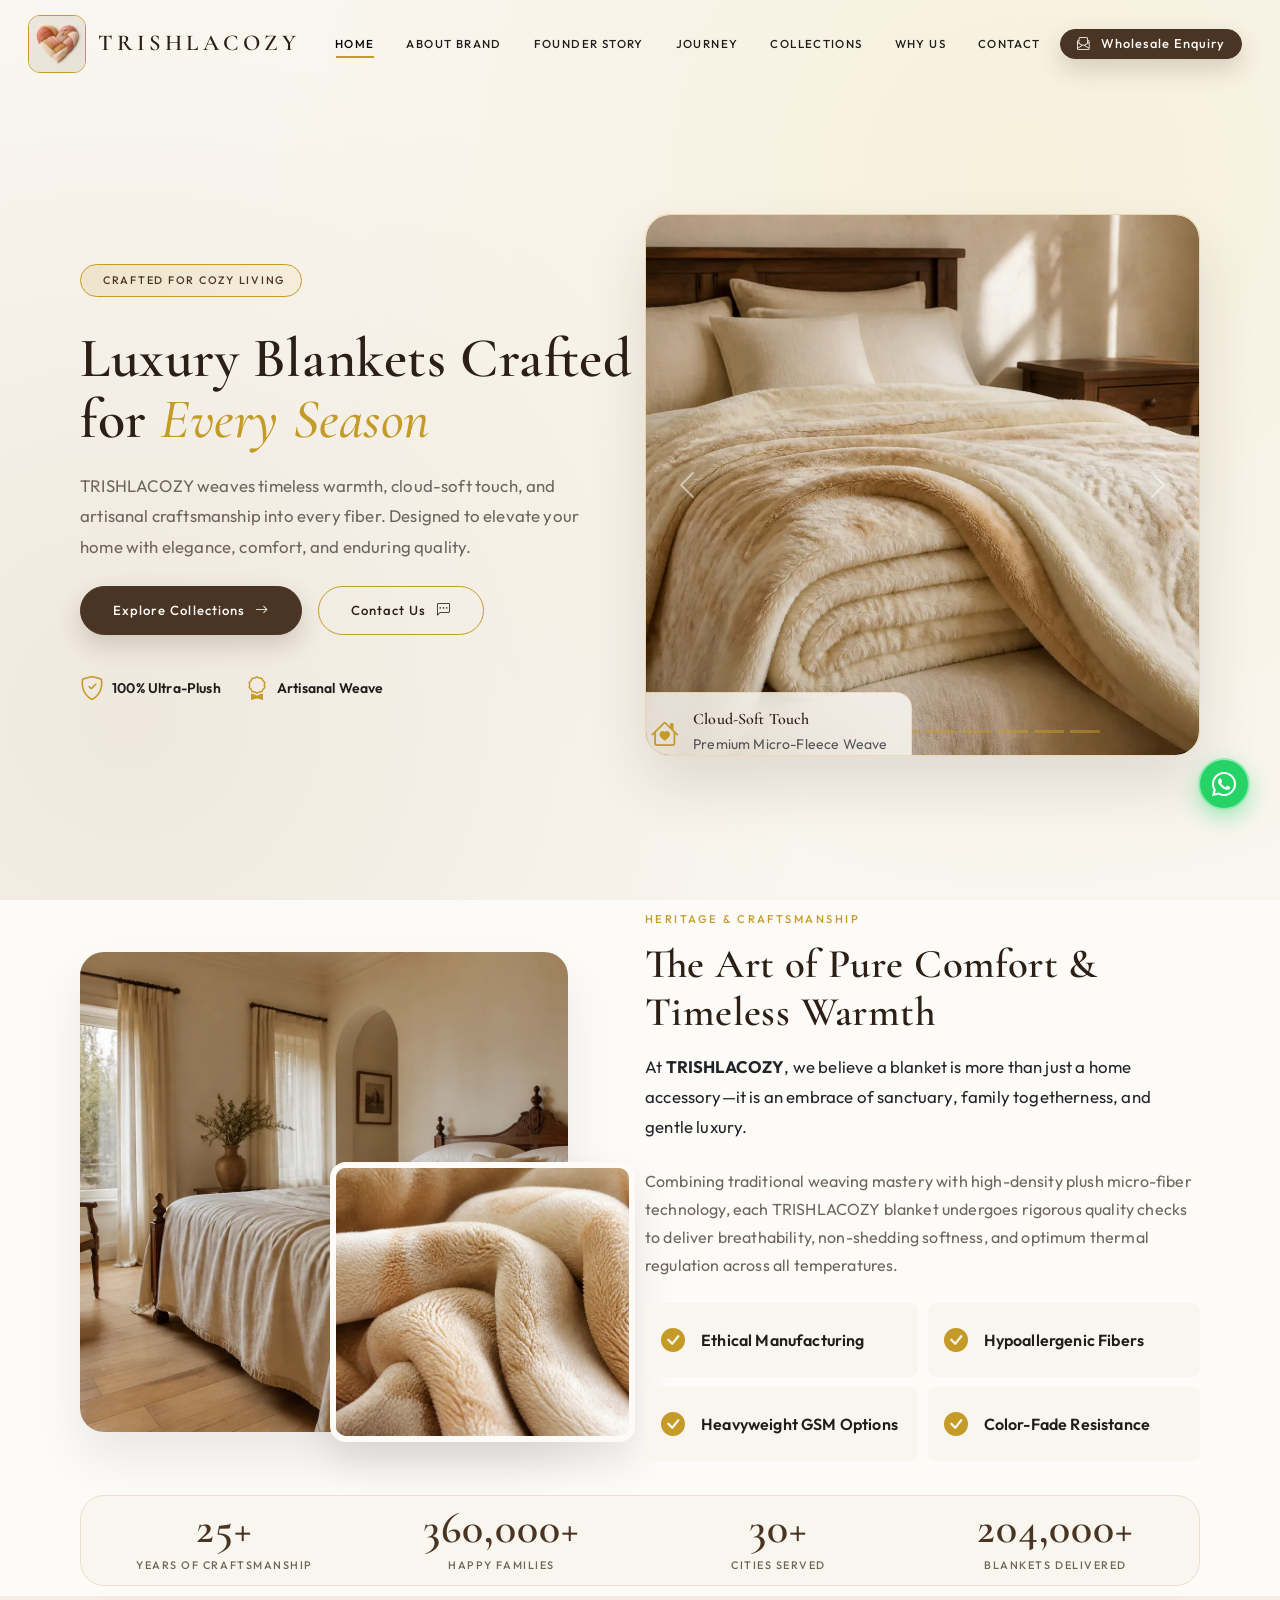
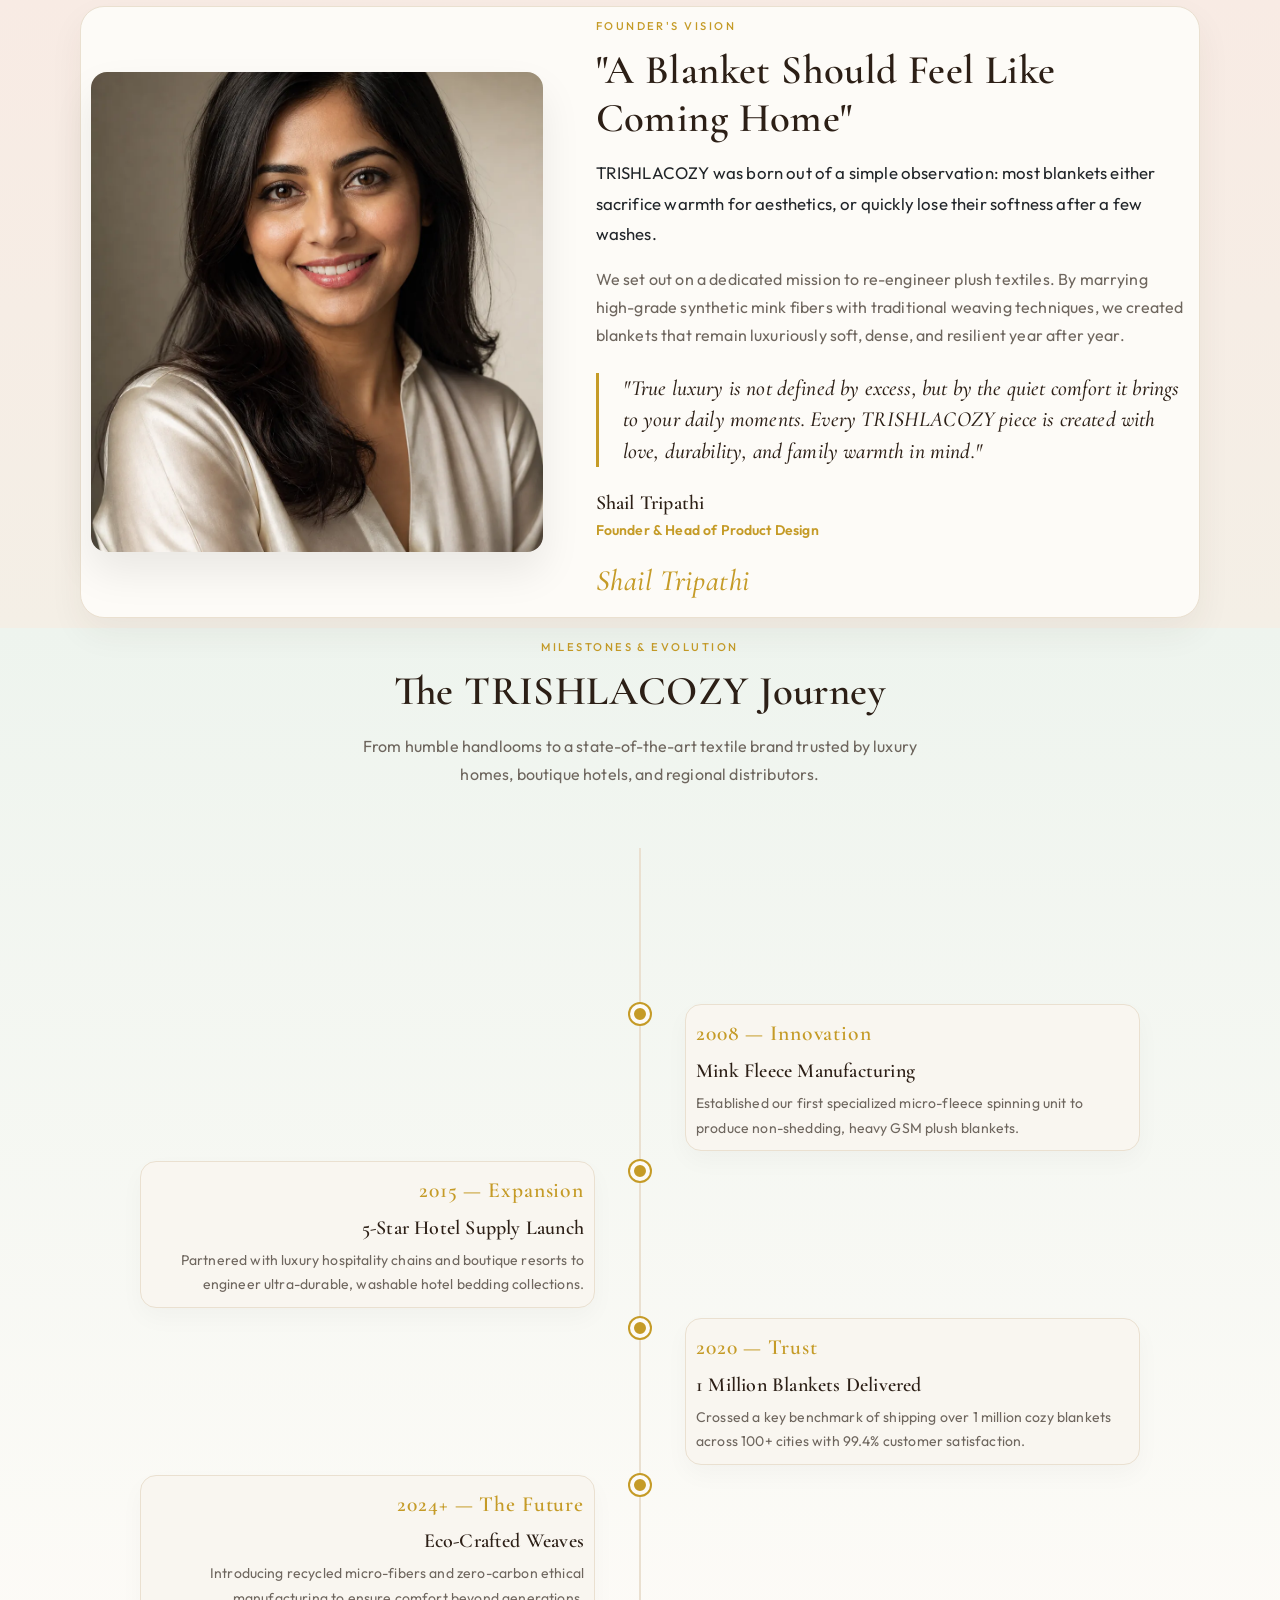
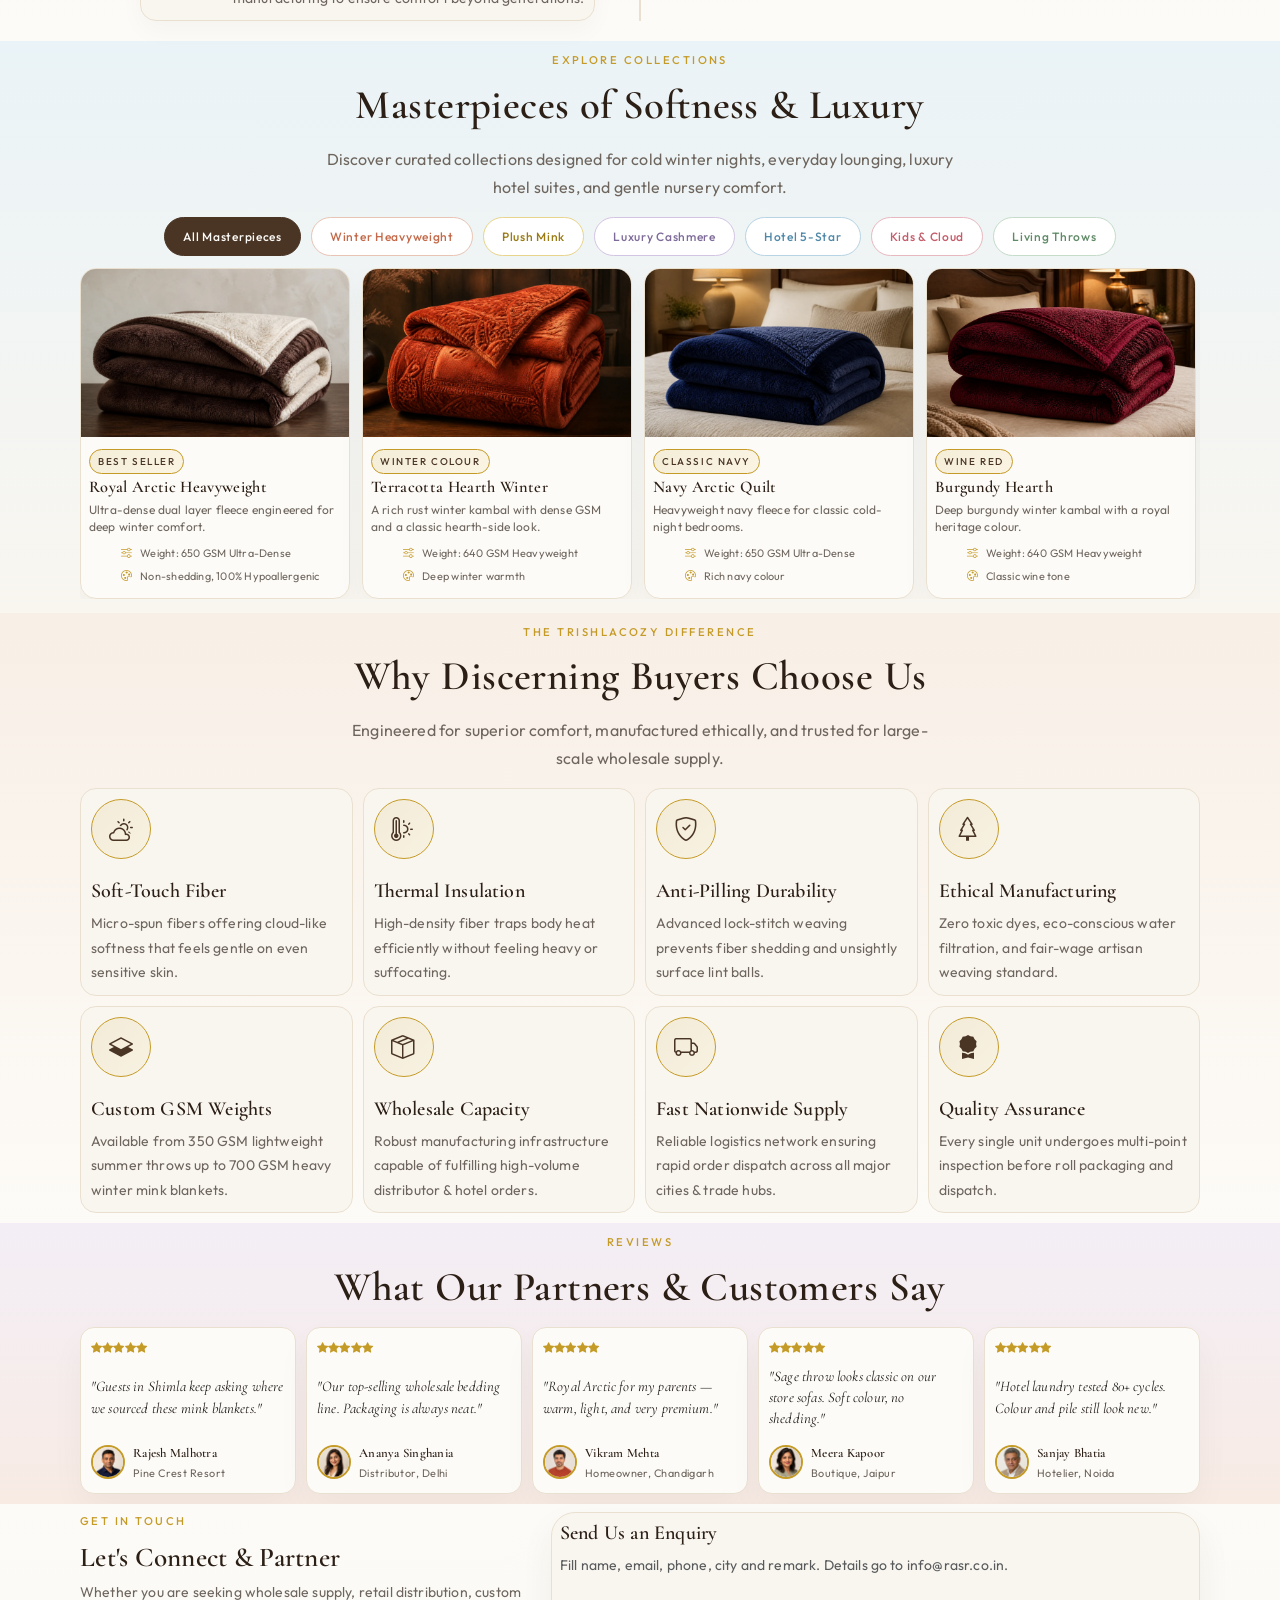
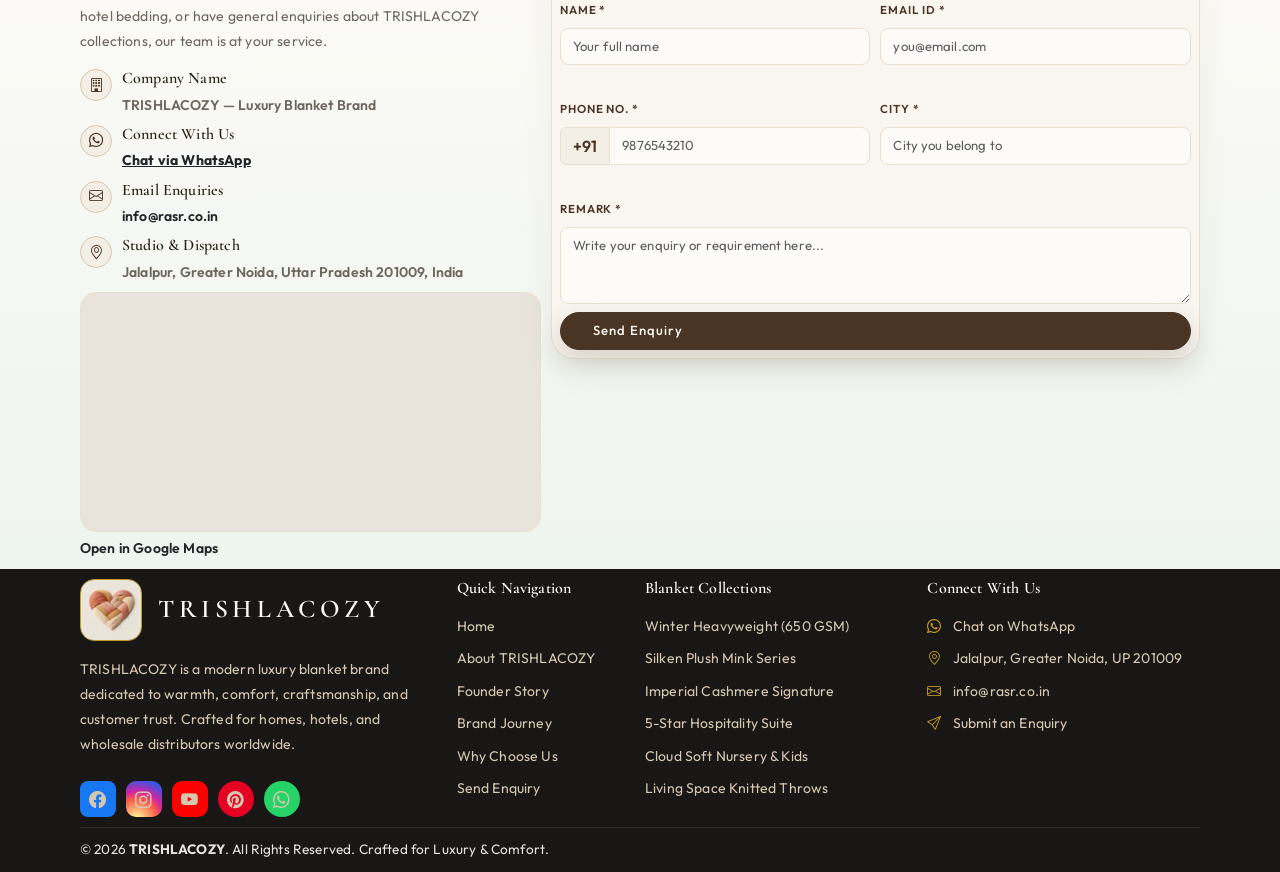
==== commit 57c9d60a: "Replace collection carousel with marquee for improved display of blanket collections" ====
--- a/index.html
+++ b/index.html
@@ -424,17 +424,8 @@
         </div>
       </div>
 
-      <div id="collectionCarousel" class="carousel slide collection-carousel" data-bs-ride="carousel" data-bs-interval="4000">
-        <div class="carousel-indicators"></div>
-        <div class="carousel-inner"></div>
-        <button class="carousel-control-prev" type="button" data-bs-target="#collectionCarousel" data-bs-slide="prev">
-          <span class="carousel-control-prev-icon" aria-hidden="true"></span>
-          <span class="visually-hidden">Previous</span>
-        </button>
-        <button class="carousel-control-next" type="button" data-bs-target="#collectionCarousel" data-bs-slide="next">
-          <span class="carousel-control-next-icon" aria-hidden="true"></span>
-          <span class="visually-hidden">Next</span>
-        </button>
+      <div id="collectionMarquee" class="collection-marquee" aria-label="Blanket collections">
+        <div class="collection-marquee-track"></div>
       </div>
     </div>
   </section>
--- a/style.css
+++ b/style.css
@@ -1290,28 +1290,47 @@
   background-color: var(--color-gold);
 }
 
-.collection-carousel {
-  padding: 10px;
-}
-.collection-carousel .carousel-control-prev,
-.collection-carousel .carousel-control-next {
-  width: 36px;
-  height: 36px;
-  top: 50%;
-  transform: translateY(-50%);
-  background: var(--color-warm-brown);
-  border-radius: 50%;
-  opacity: 0.9;
-}
-.collection-carousel .carousel-control-prev { left: 0; }
-.collection-carousel .carousel-control-next { right: 0; }
-.collection-carousel .carousel-indicators {
-  margin-bottom: 0;
-  position: static;
-  padding-top: 10px;
-}
-.collection-carousel .carousel-indicators [data-bs-target] {
-  background-color: var(--color-gold);
+.collection-marquee {
+  overflow: hidden;
+  margin: 12px 0 4px;
+}
+.collection-marquee-track {
+  display: flex;
+  width: max-content;
+  will-change: transform;
+}
+.collection-marquee-group {
+  display: flex;
+  gap: 12px;
+  padding-right: 12px;
+}
+.collection-marquee .collection-item {
+  width: 270px;
+  flex: 0 0 270px;
+}
+.collection-marquee-empty {
+  width: 100%;
+  text-align: center;
+  padding: 24px 0;
+  margin: 0;
+}
+@keyframes collection-marquee {
+  from { transform: translateX(0); }
+  to { transform: translateX(-50%); }
+}
+.collection-marquee:hover .collection-marquee-track,
+.collection-marquee:focus-within .collection-marquee-track {
+  animation-play-state: paused;
+}
+@media (max-width: 576px) {
+  .collection-marquee .collection-item {
+    width: 230px;
+    flex-basis: 230px;
+  }
+}
+@media (prefers-reduced-motion: reduce) {
+  .collection-marquee { overflow-x: auto; }
+  .collection-marquee-track { animation: none !important; }
 }
 
 .founder-section { background: linear-gradient(180deg, #F8EBE4 0%, var(--color-cream) 100%); }
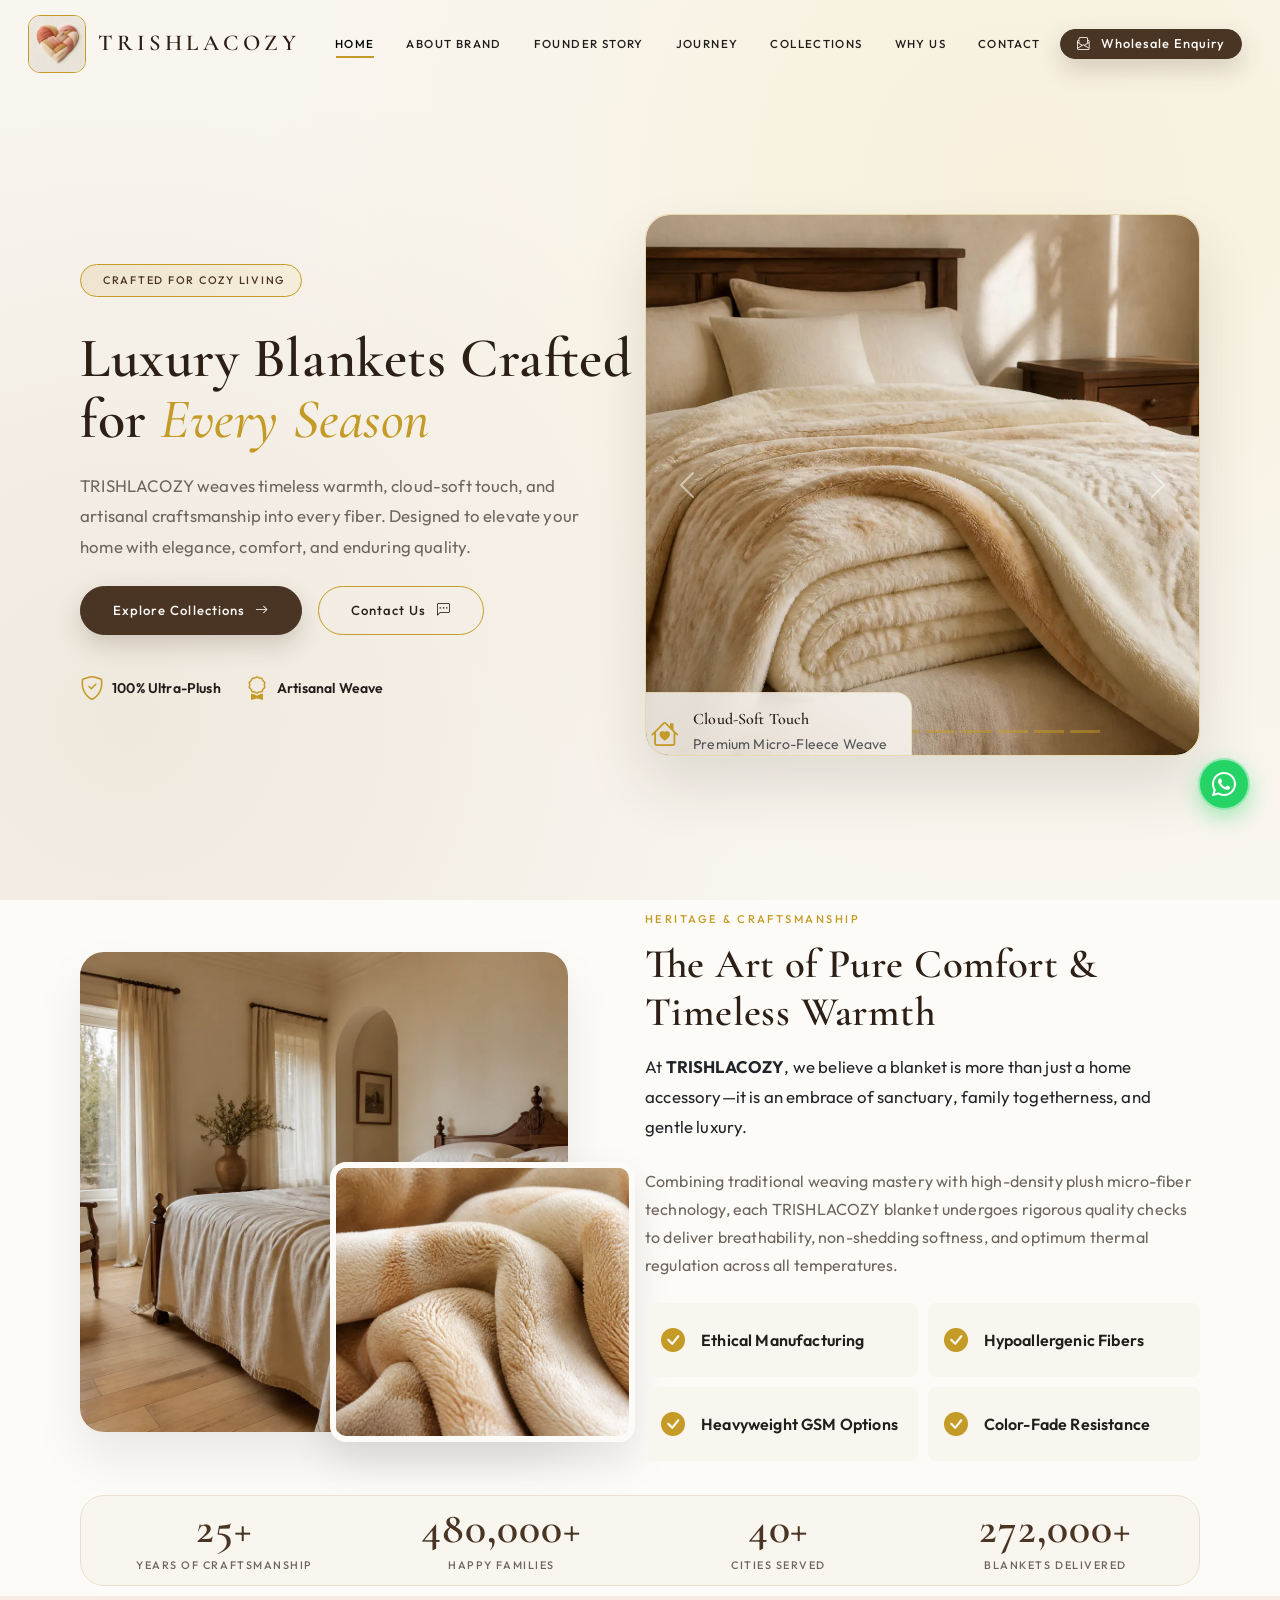
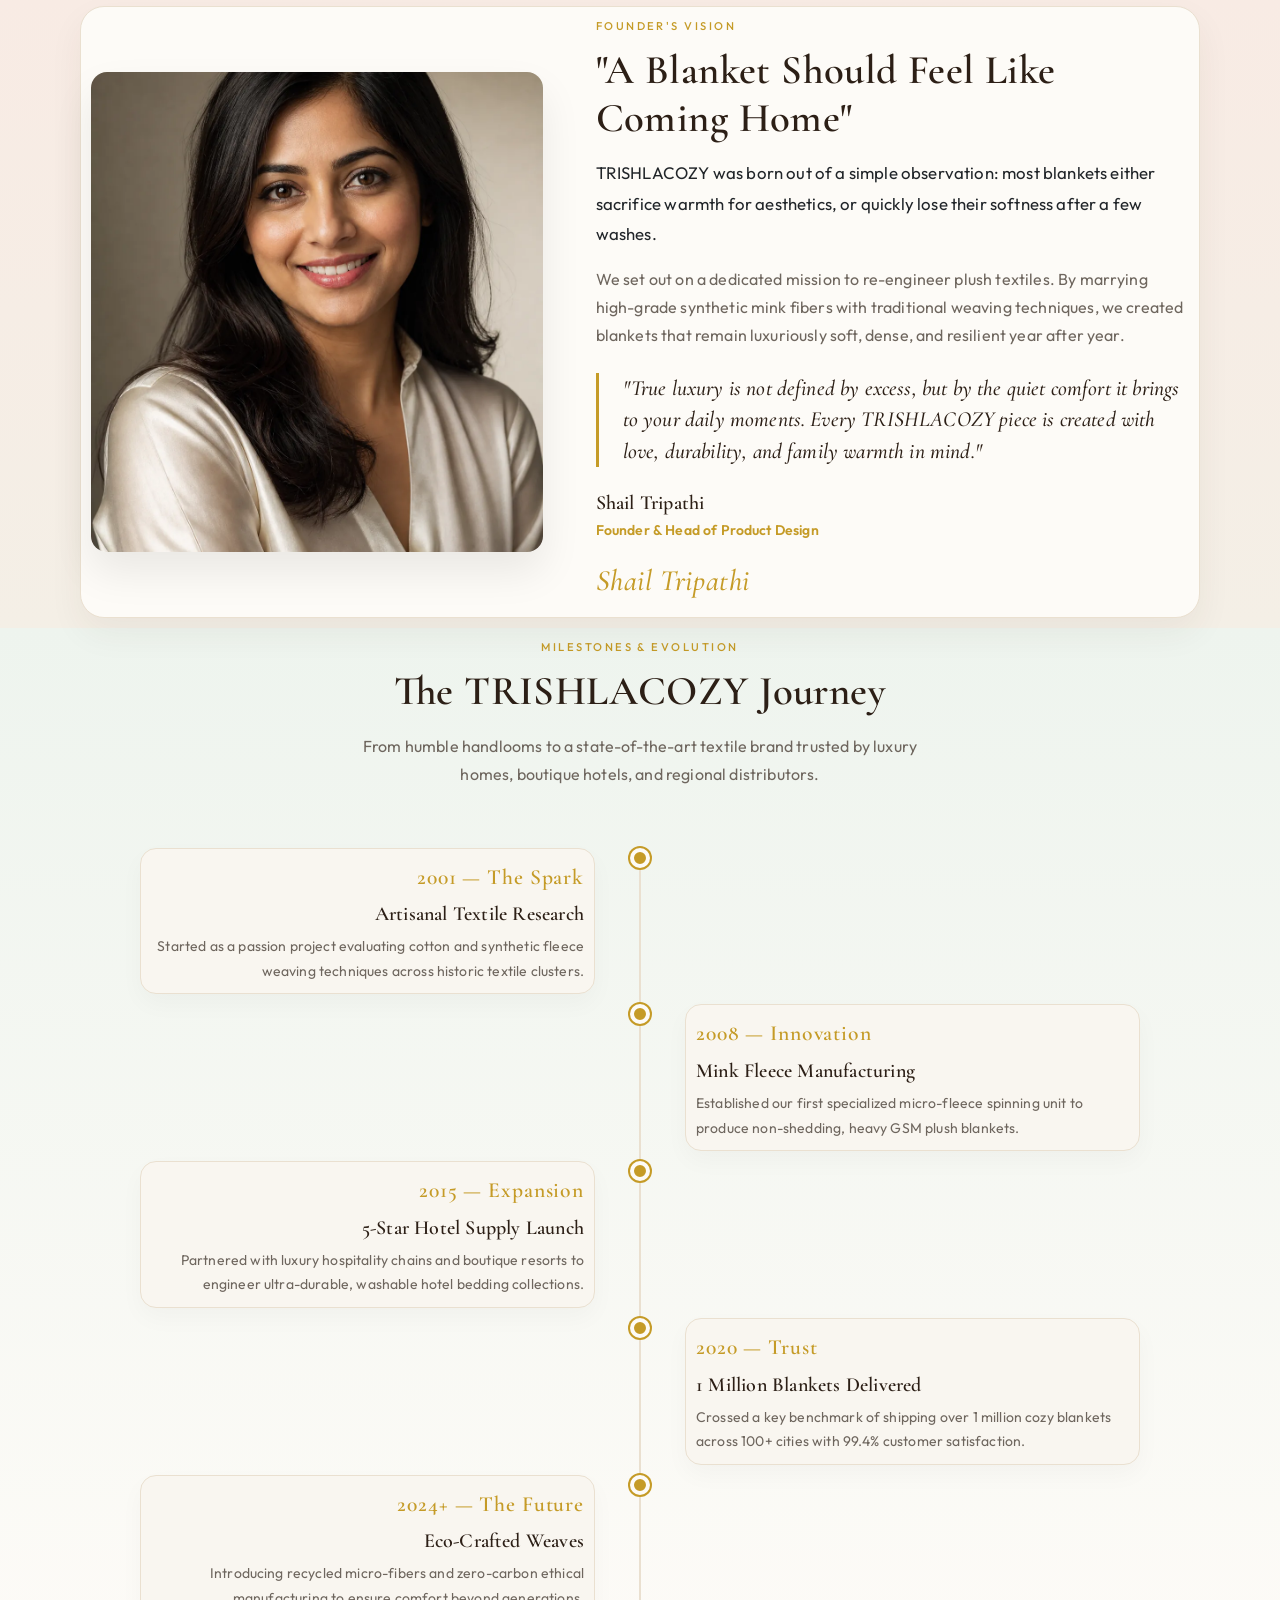
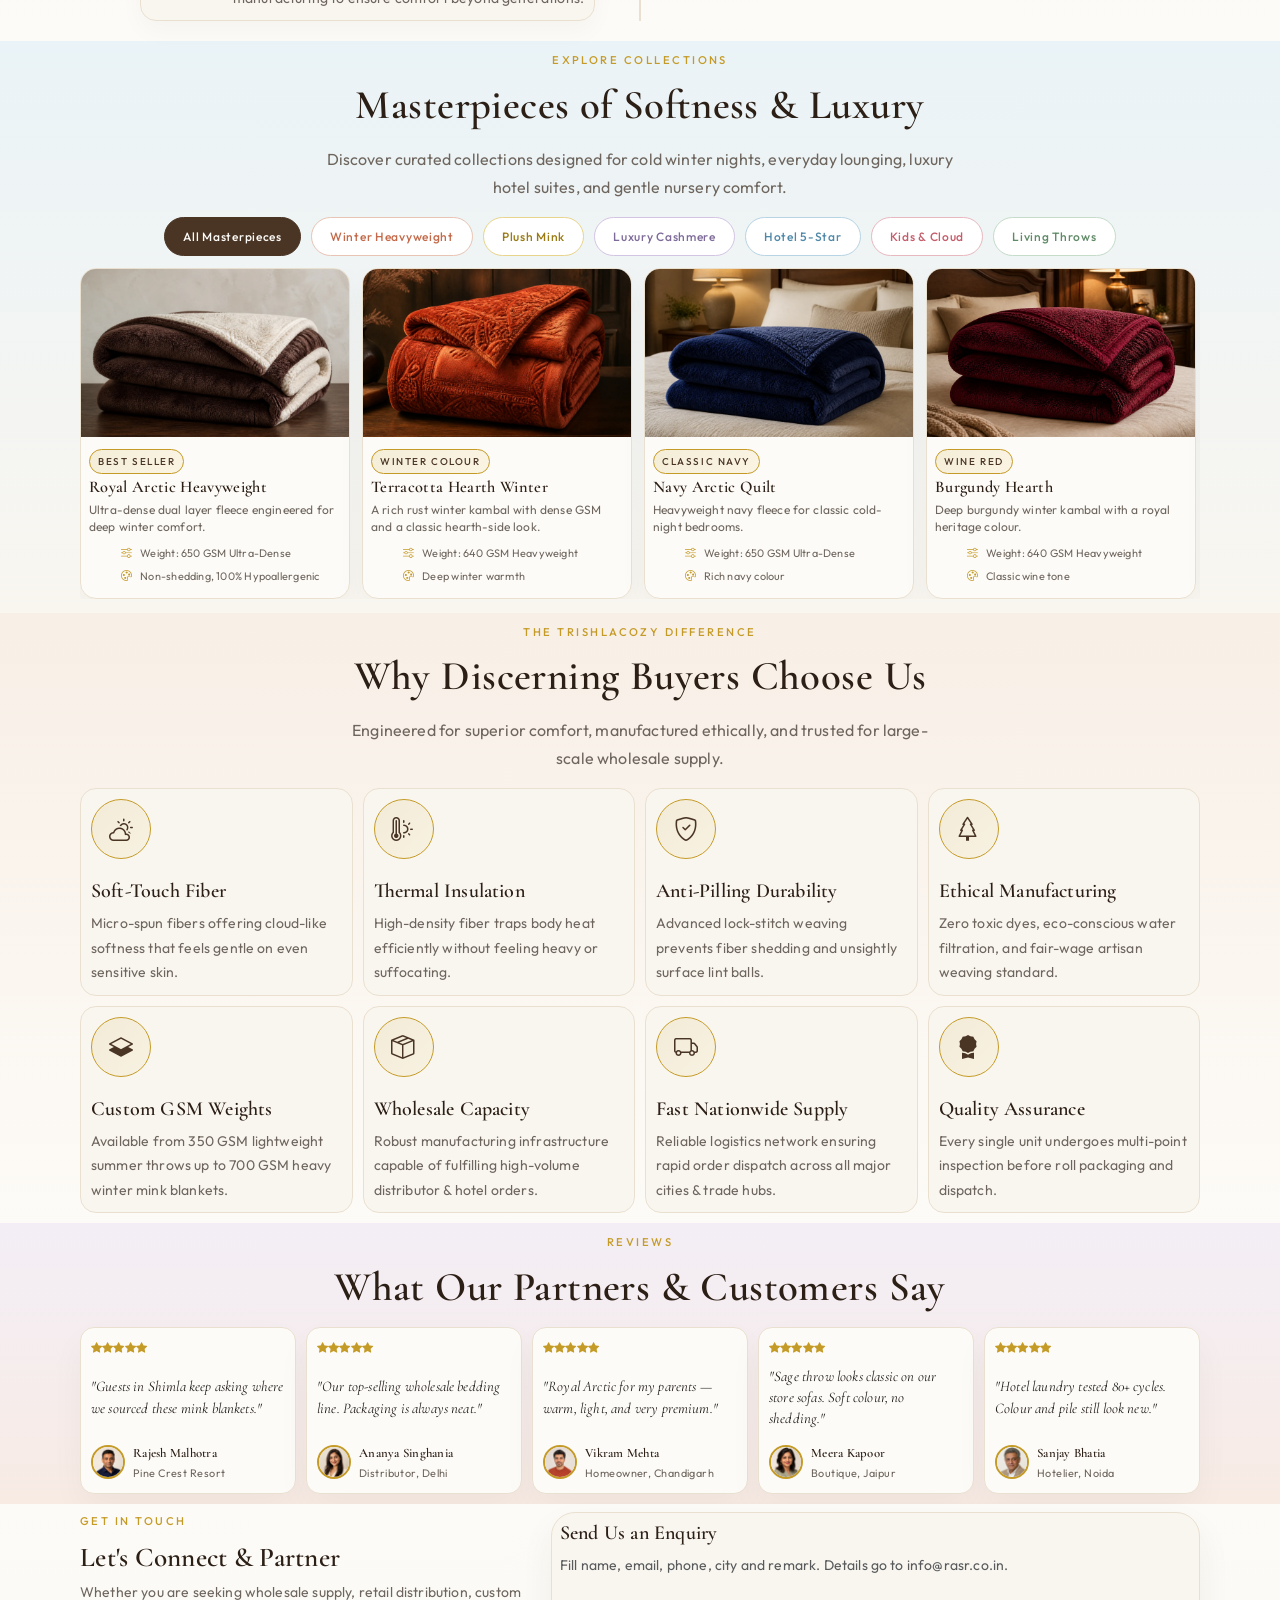
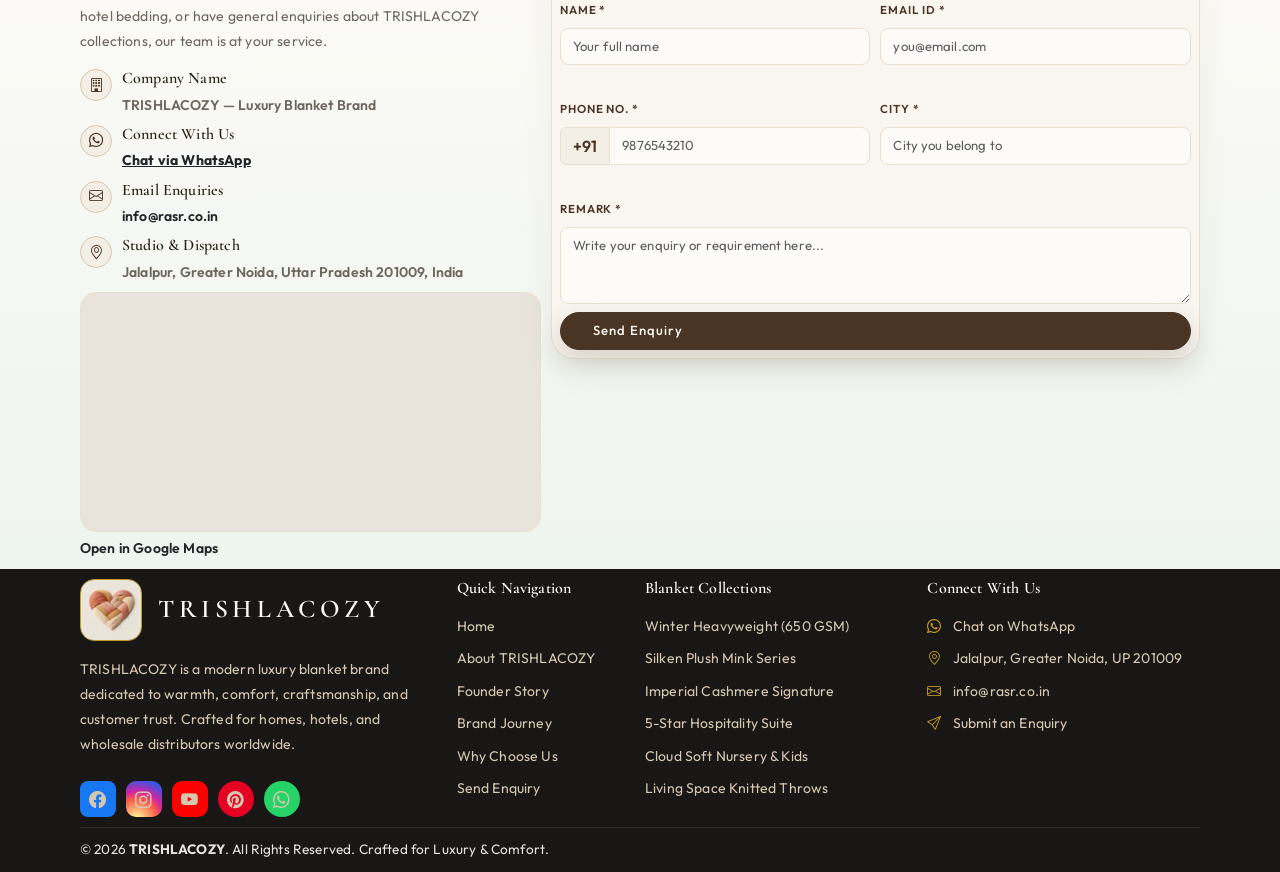
==== commit 5e6d0d19: "Update collection marquee to improve accessibility and animation duration" ====
--- a/index.html
+++ b/index.html
@@ -424,7 +424,7 @@
         </div>
       </div>
 
-      <div id="collectionMarquee" class="collection-marquee" aria-label="Blanket collections">
+      <div id="collectionMarquee" class="collection-marquee" aria-label="Collection catalogue">
         <div class="collection-marquee-track"></div>
       </div>
     </div>
--- a/style.css
+++ b/style.css
@@ -1298,6 +1298,7 @@
   display: flex;
   width: max-content;
   will-change: transform;
+  animation: collection-marquee var(--marquee-duration, 80s) linear infinite;
 }
 .collection-marquee-group {
   display: flex;
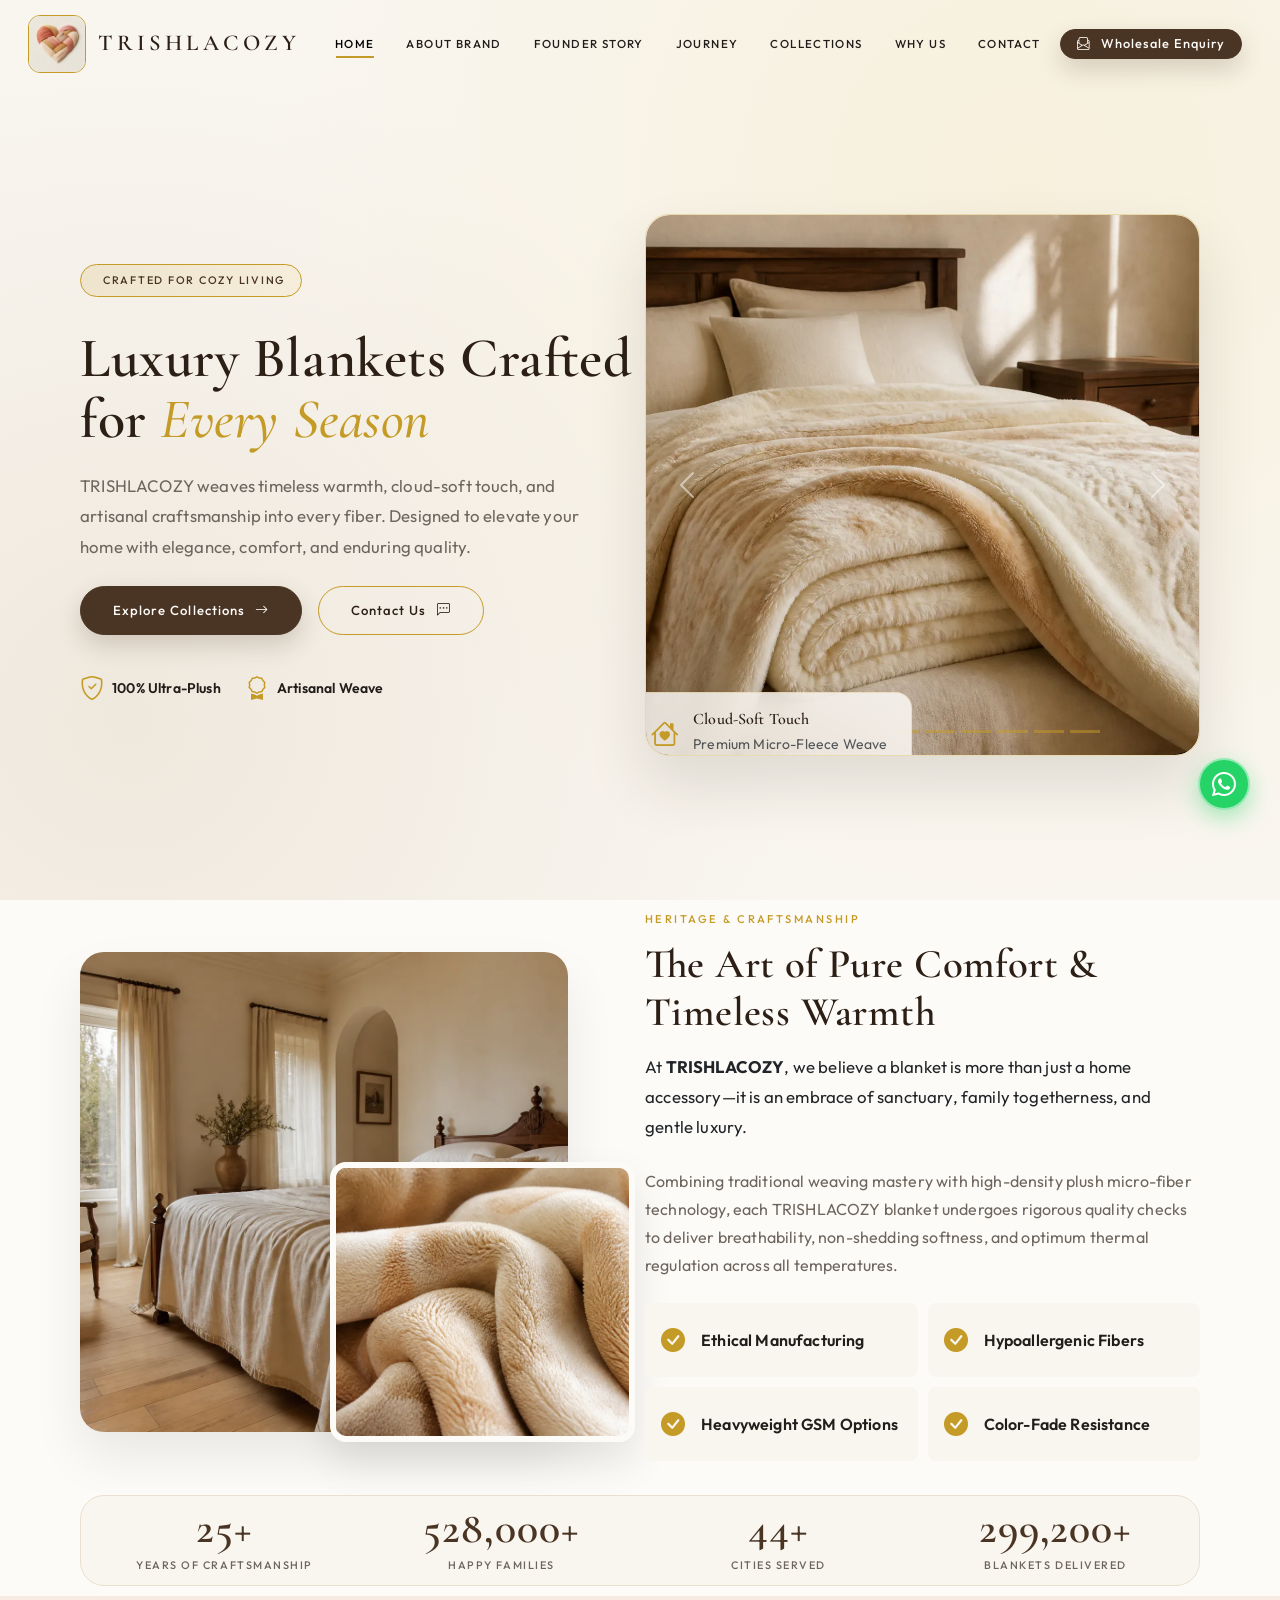
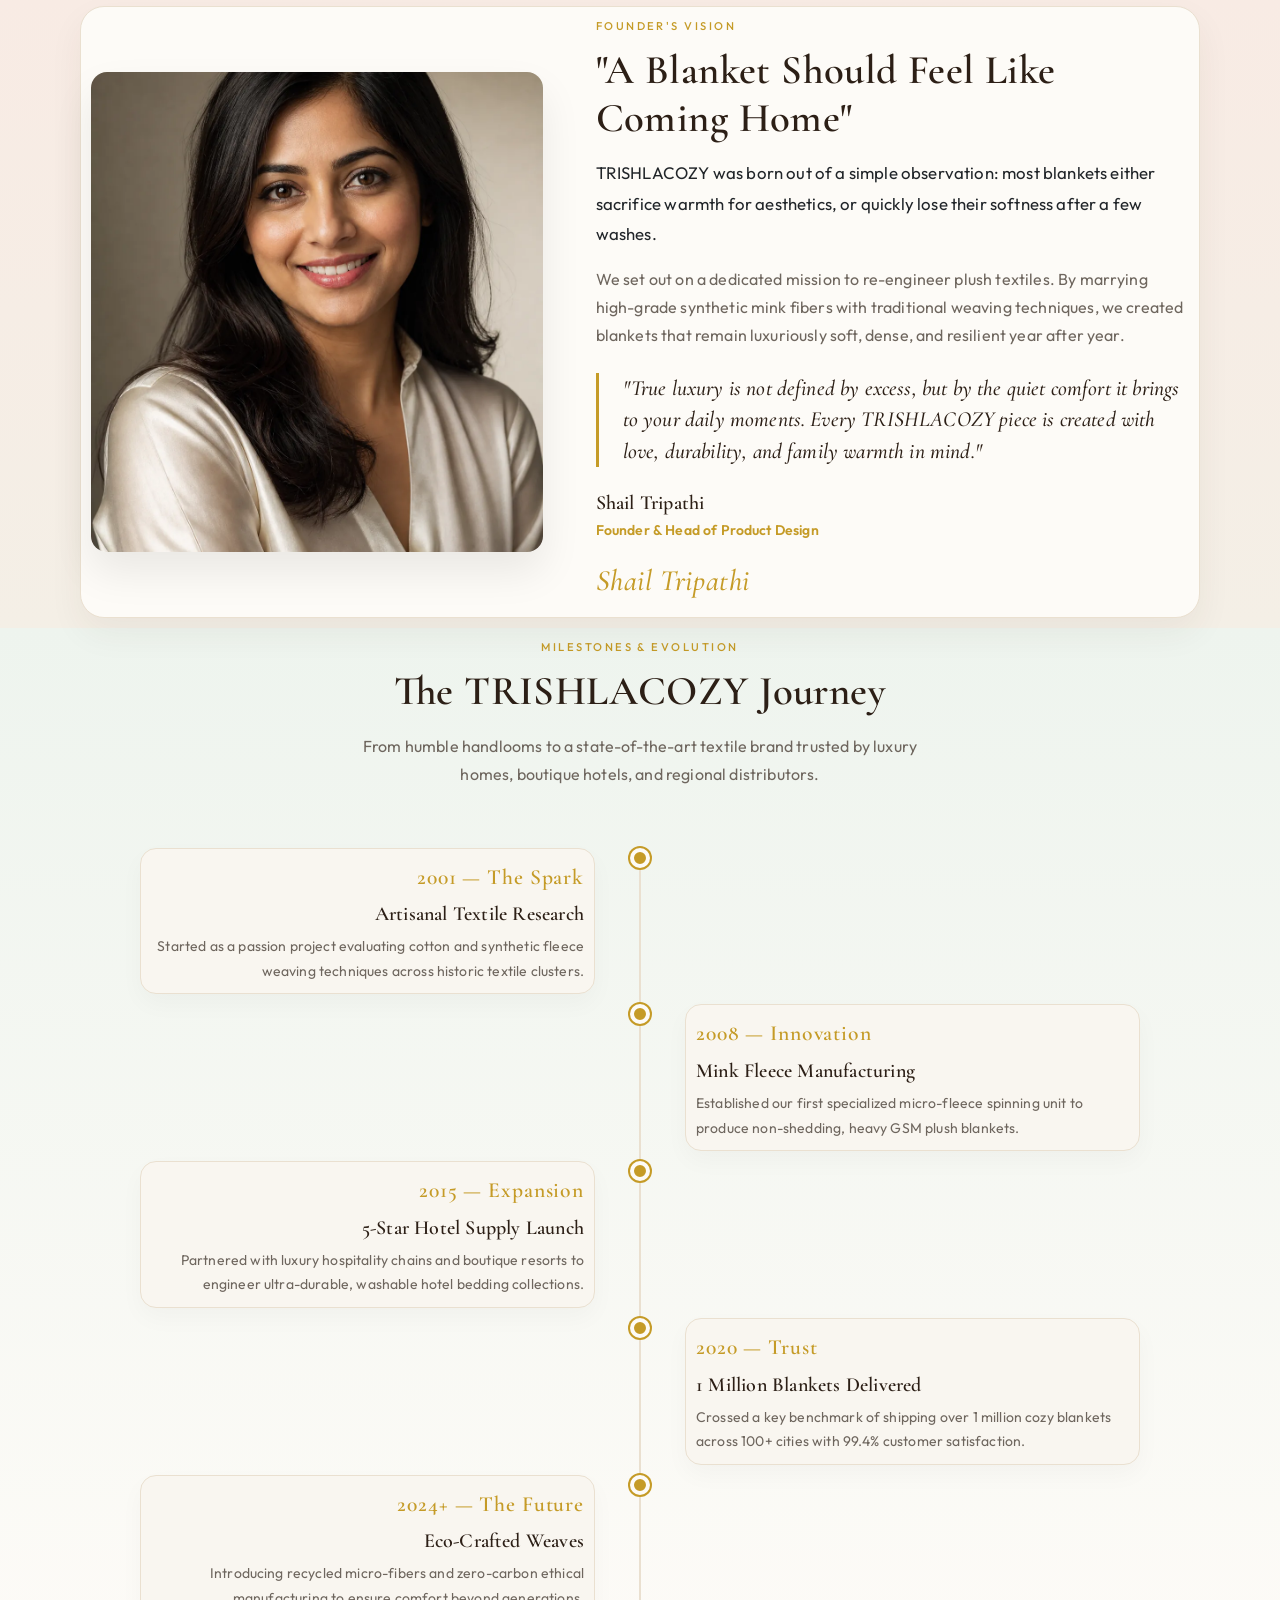
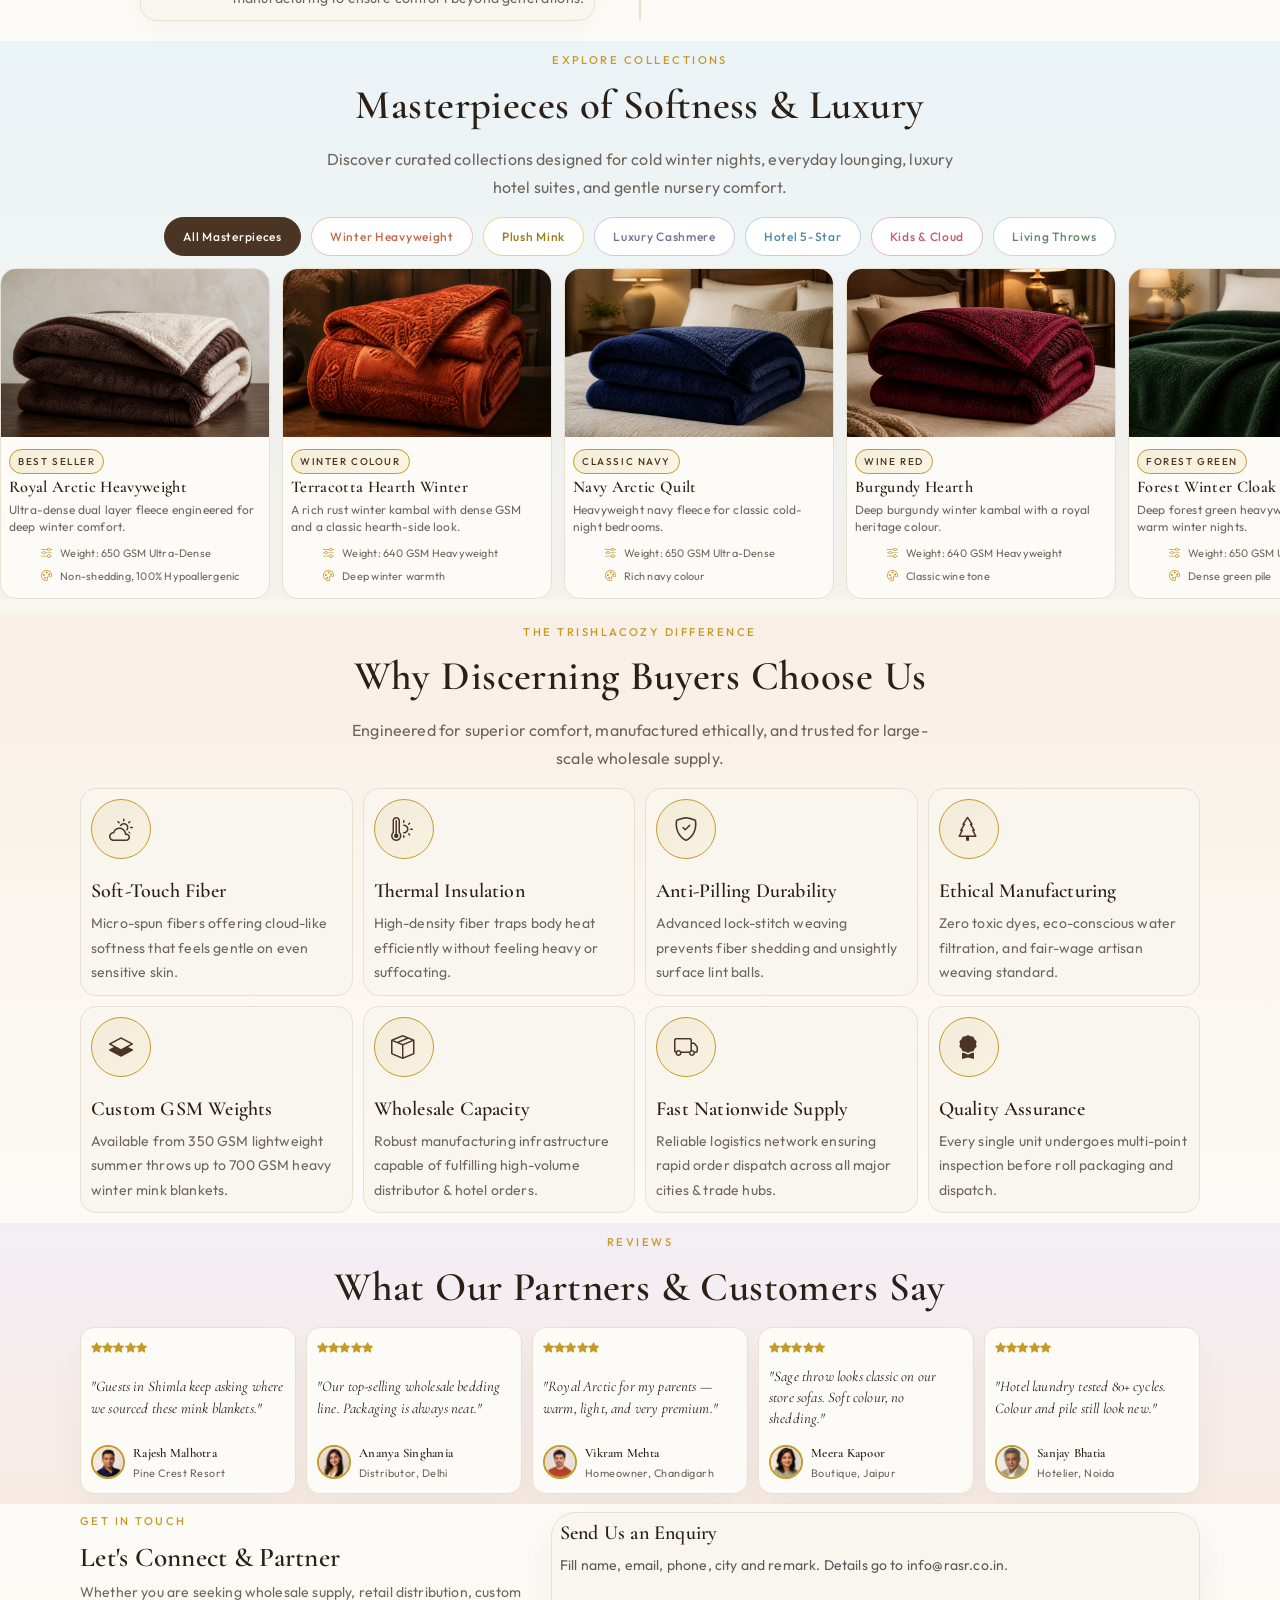
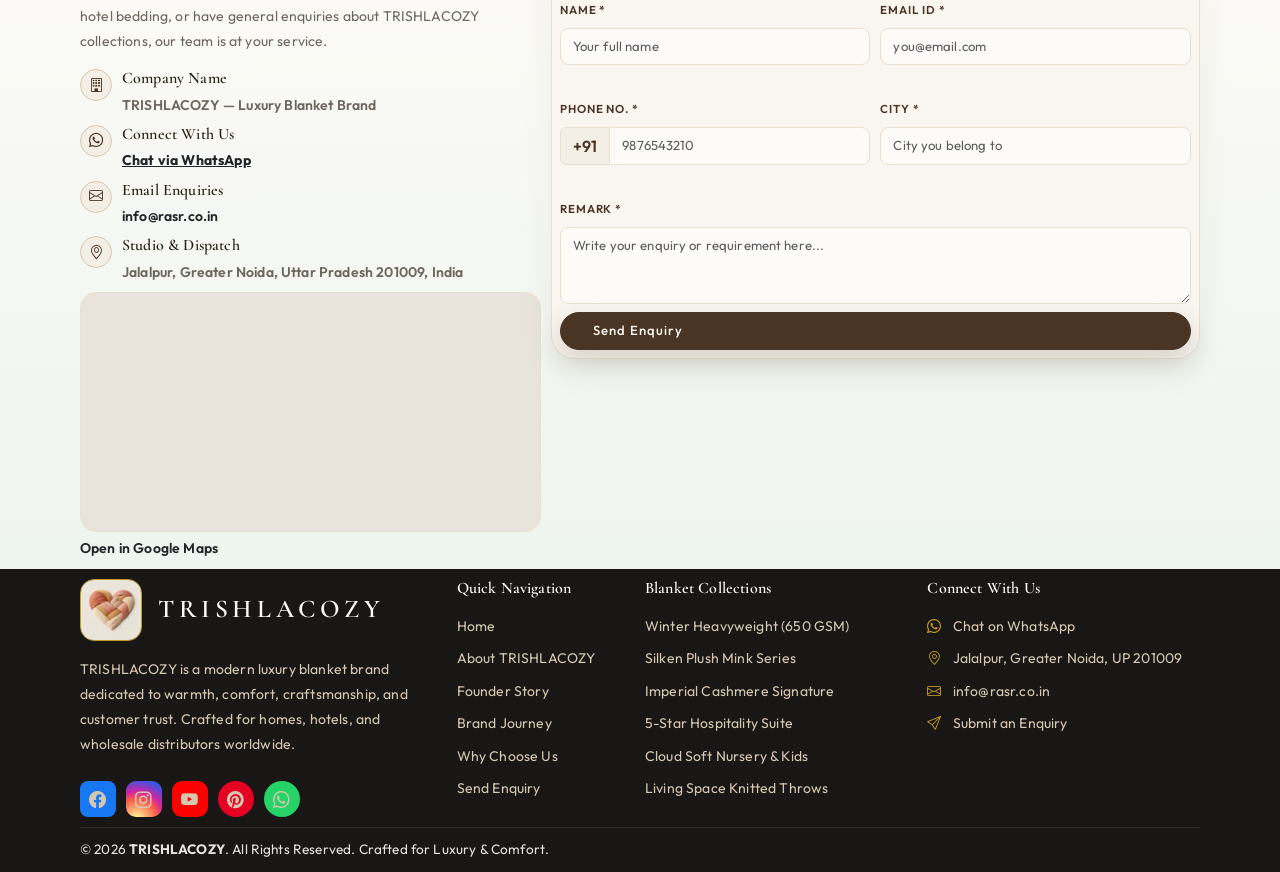
==== commit 4efb30e3: "Refactor collection modal for improved layout and accessibility features" ====
--- a/index.html
+++ b/index.html
@@ -819,20 +819,20 @@
        ========================================================================= -->
   <!-- Collection Specs Modal -->
   <div class="modal fade" id="collectionModal" tabindex="-1" aria-hidden="true">
-    <div class="modal-dialog modal-dialog-centered modal-lg">
-      <div class="modal-content modal-content-luxury">
-        <div class="modal-header border-0 pb-0">
-          <button type="button" class="btn-close" data-bs-dismiss="modal" aria-label="Close"></button>
-        </div>
-        <div class="modal-body text-start p-4">
-          <div class="row align-items-center gy-4">
-            <div class="col-md-6">
+    <div class="modal-dialog modal-dialog-centered collection-modal-dialog">
+      <div class="modal-content modal-content-luxury collection-modal">
+        <button type="button" class="collection-modal-close" data-bs-dismiss="modal" aria-label="Close">
+          <i class="bi bi-x-lg" aria-hidden="true"></i>
+        </button>
+        <div class="modal-body collection-modal-body">
+          <div class="row align-items-center gy-3">
+            <div class="col-md-5">
               <img id="modalProductImg" src="" class="img-fluid rounded-3 shadow" alt="Product Quick View">
             </div>
-            <div class="col-md-6">
+            <div class="col-md-7">
               <div class="badge-gold mb-2">Technical Specification</div>
               <h3 id="modalProductTitle" class="font-serif mb-2">Product Name</h3>
-              <p id="modalProductDesc" class="small text-muted mb-4"></p>
+              <p id="modalProductDesc" class="small text-muted mb-3"></p>
 
               <ul class="list-group list-group-flush mb-4 small">
                 <li class="list-group-item bg-transparent px-0 d-flex justify-content-between">
--- a/style.css
+++ b/style.css
@@ -1105,6 +1105,73 @@
   padding: 30px;
   text-align: center;
 }
+#collectionModal {
+  z-index: 10050;
+}
+.modal-backdrop {
+  z-index: 10040;
+}
+.collection-modal-dialog {
+  max-width: 620px;
+  width: calc(100% - 2rem);
+  margin: 5.75rem auto 1rem;
+  min-height: 0;
+  display: flex;
+  align-items: flex-start;
+}
+.collection-modal {
+  position: relative;
+  padding: 44px 16px 14px;
+  text-align: start;
+  max-height: calc(100vh - 6rem);
+  overflow: auto;
+}
+.collection-modal-close {
+  position: absolute;
+  top: 8px;
+  right: 8px;
+  z-index: 2;
+  width: 36px;
+  height: 36px;
+  border: 0;
+  border-radius: 50%;
+  background: var(--color-warm-brown);
+  color: var(--color-warm-white);
+  display: flex;
+  align-items: center;
+  justify-content: center;
+  font-size: 1rem;
+  line-height: 1;
+  cursor: pointer;
+  box-shadow: 0 2px 8px rgba(44, 31, 22, 0.28);
+}
+.collection-modal-close:hover {
+  background: var(--color-deep-brown);
+  color: #fff;
+}
+.collection-modal-body {
+  padding: 0 !important;
+}
+.collection-modal #modalProductImg {
+  width: 100%;
+  height: 168px;
+  object-fit: cover;
+}
+.collection-modal #modalProductTitle {
+  font-size: 1.55rem;
+  line-height: 1.15;
+}
+.collection-modal .list-group-item {
+  gap: 12px;
+}
+@media (max-width: 576px) {
+  .collection-modal {
+    padding: 46px 14px 14px;
+  }
+  .collection-modal #modalProductImg {
+    height: 140px;
+  }
+}
 
 /* --------------------------------------------------------------------------
    13. FOOTER
@@ -1292,13 +1359,16 @@
 
 .collection-marquee {
   overflow: hidden;
+  width: 100vw;
   margin: 12px 0 4px;
+  margin-left: calc(50% - 50vw);
 }
 .collection-marquee-track {
   display: flex;
+  flex-wrap: nowrap;
   width: max-content;
   will-change: transform;
-  animation: collection-marquee var(--marquee-duration, 80s) linear infinite;
+  animation: collection-marquee var(--marquee-duration, 40s) linear infinite;
 }
 .collection-marquee-group {
   display: flex;
@@ -1323,15 +1393,14 @@
 .collection-marquee:focus-within .collection-marquee-track {
   animation-play-state: paused;
 }
+.collection-marquee .collection-img-box {
+  cursor: pointer;
+}
 @media (max-width: 576px) {
   .collection-marquee .collection-item {
     width: 230px;
     flex-basis: 230px;
   }
-}
-@media (prefers-reduced-motion: reduce) {
-  .collection-marquee { overflow-x: auto; }
-  .collection-marquee-track { animation: none !important; }
 }
 
 .founder-section { background: linear-gradient(180deg, #F8EBE4 0%, var(--color-cream) 100%); }
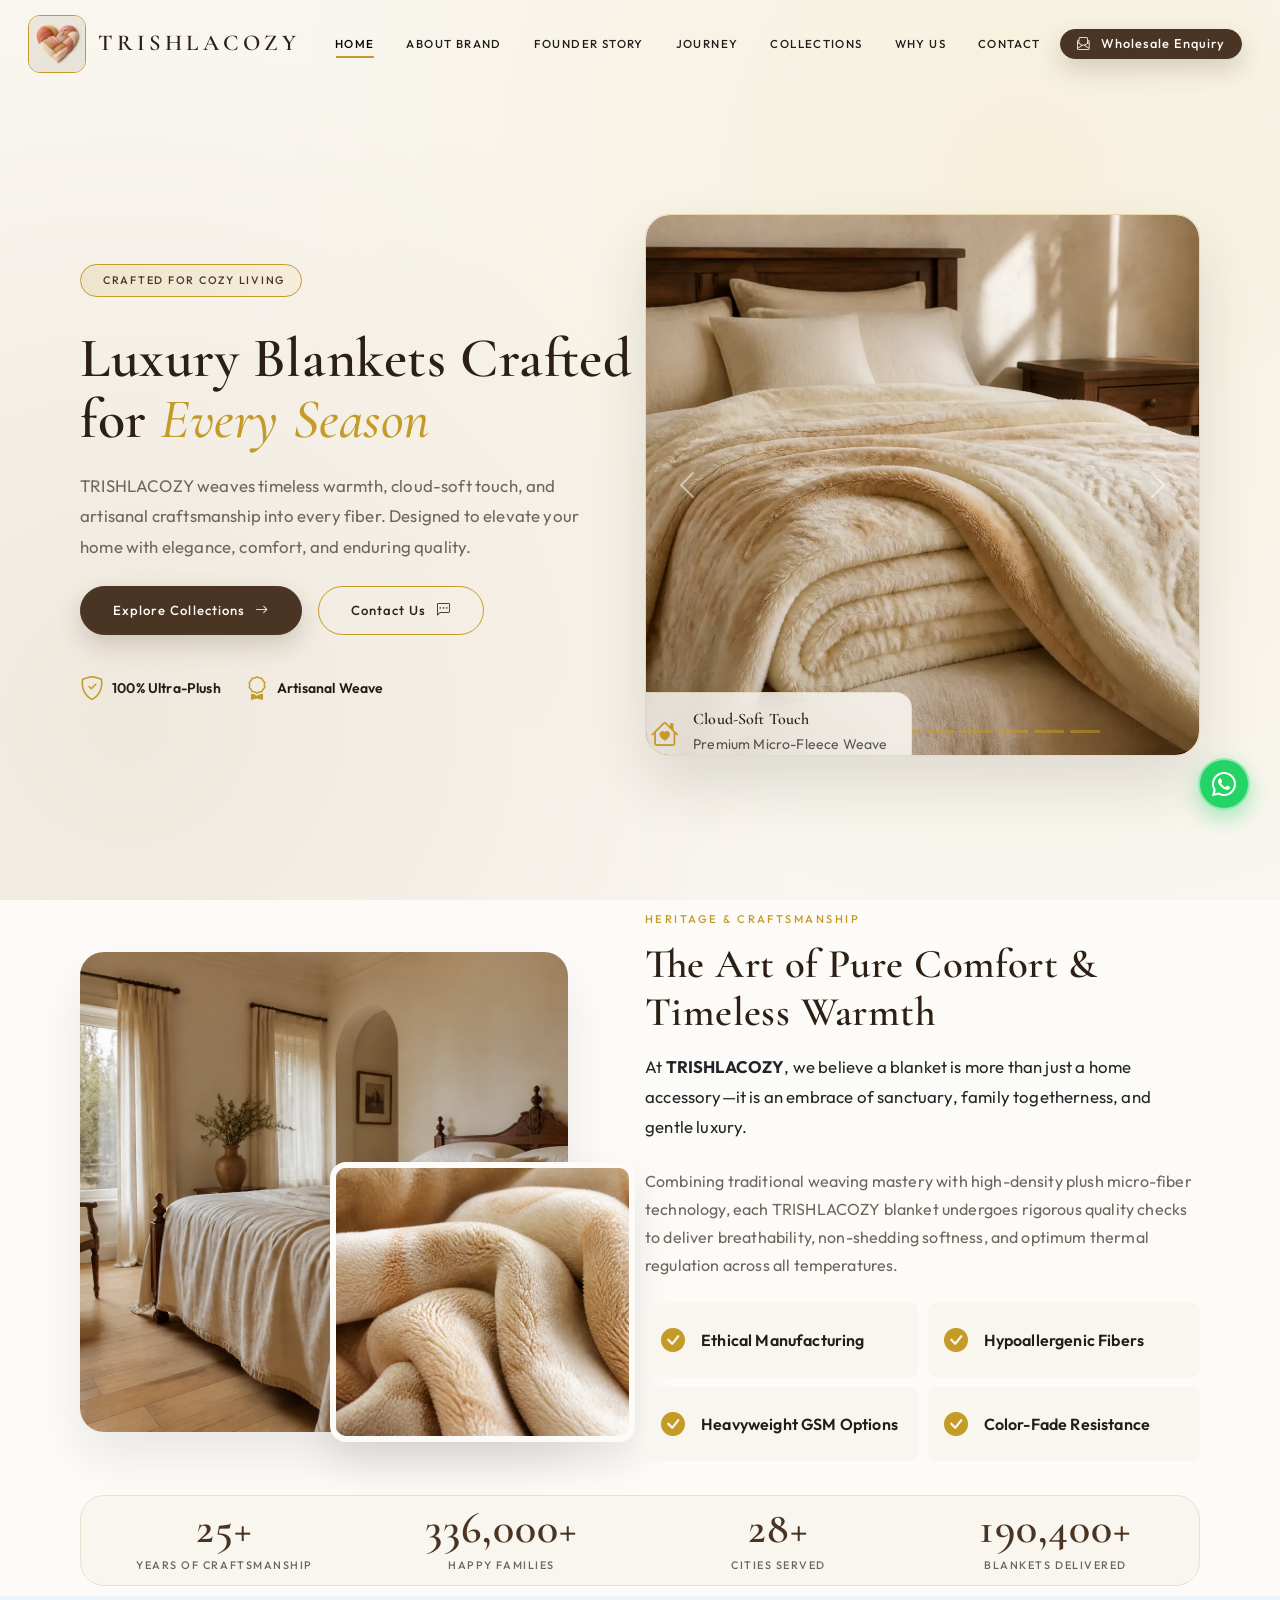
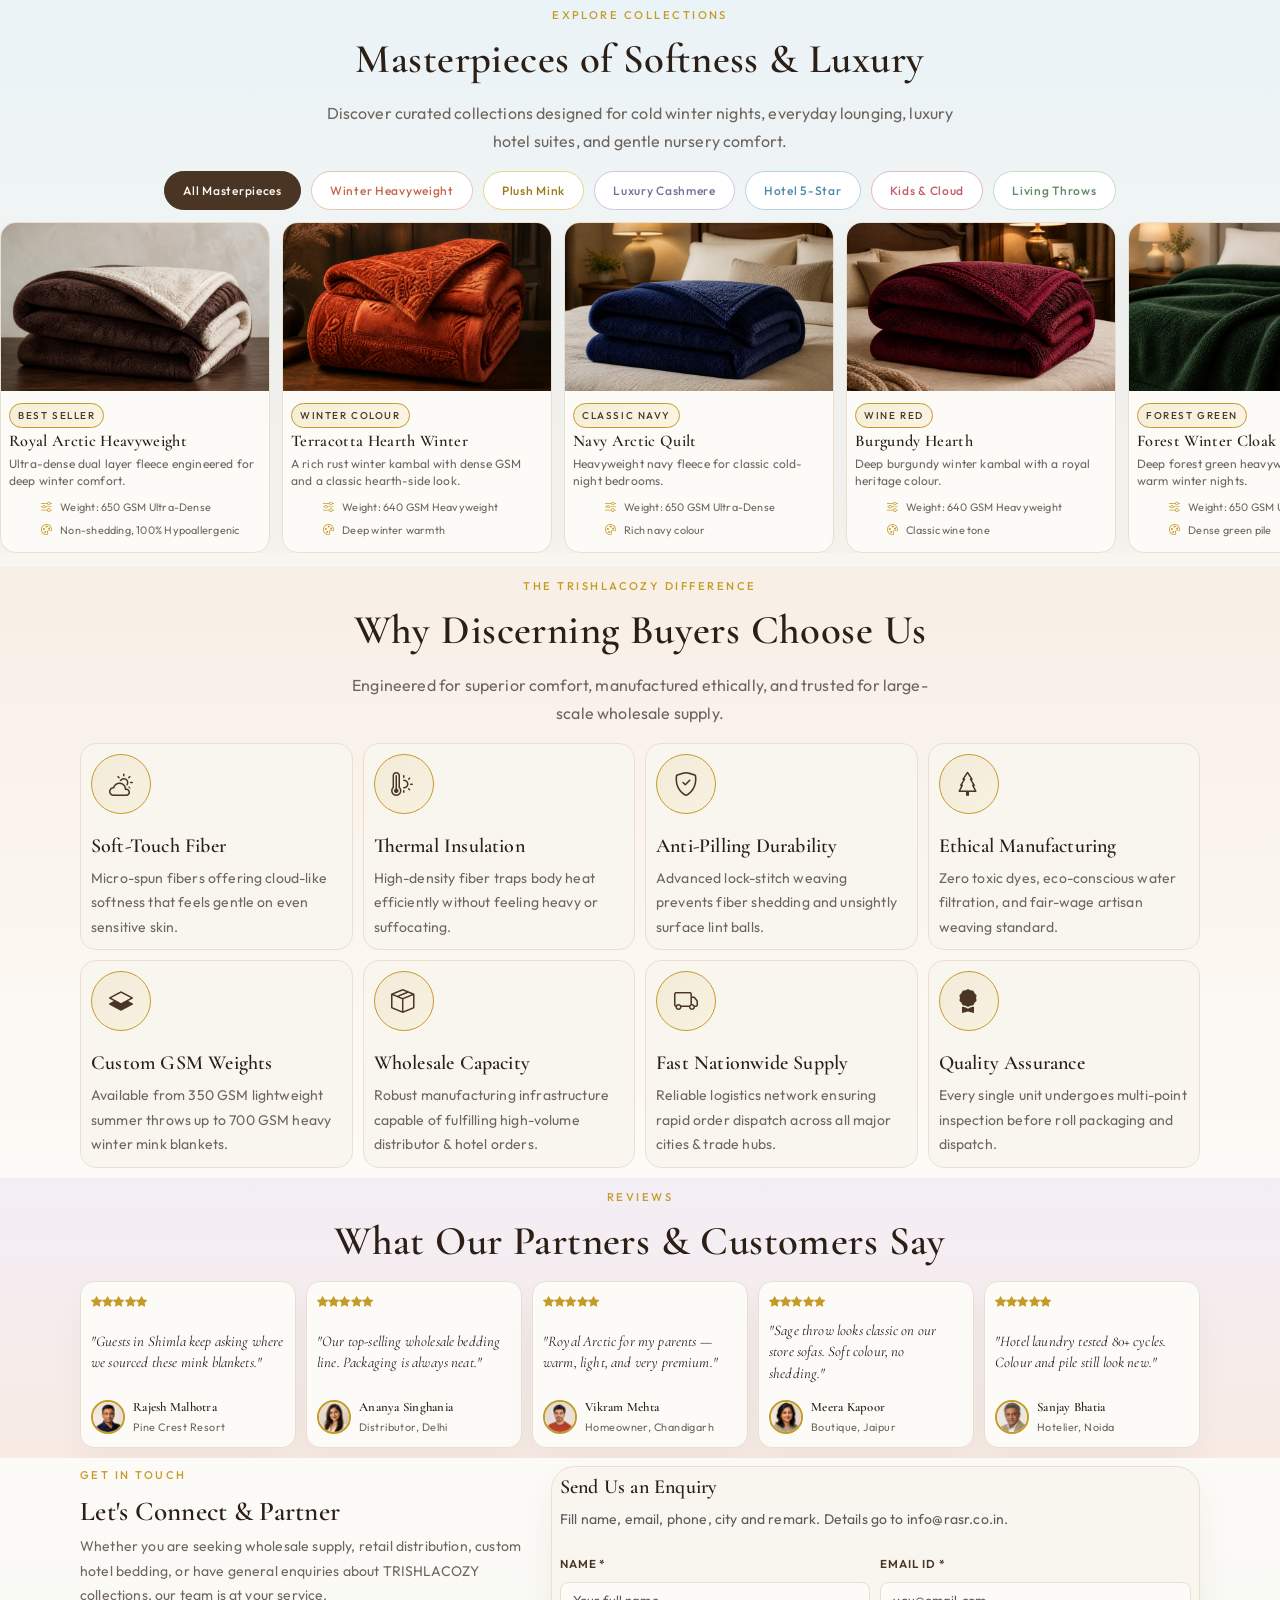
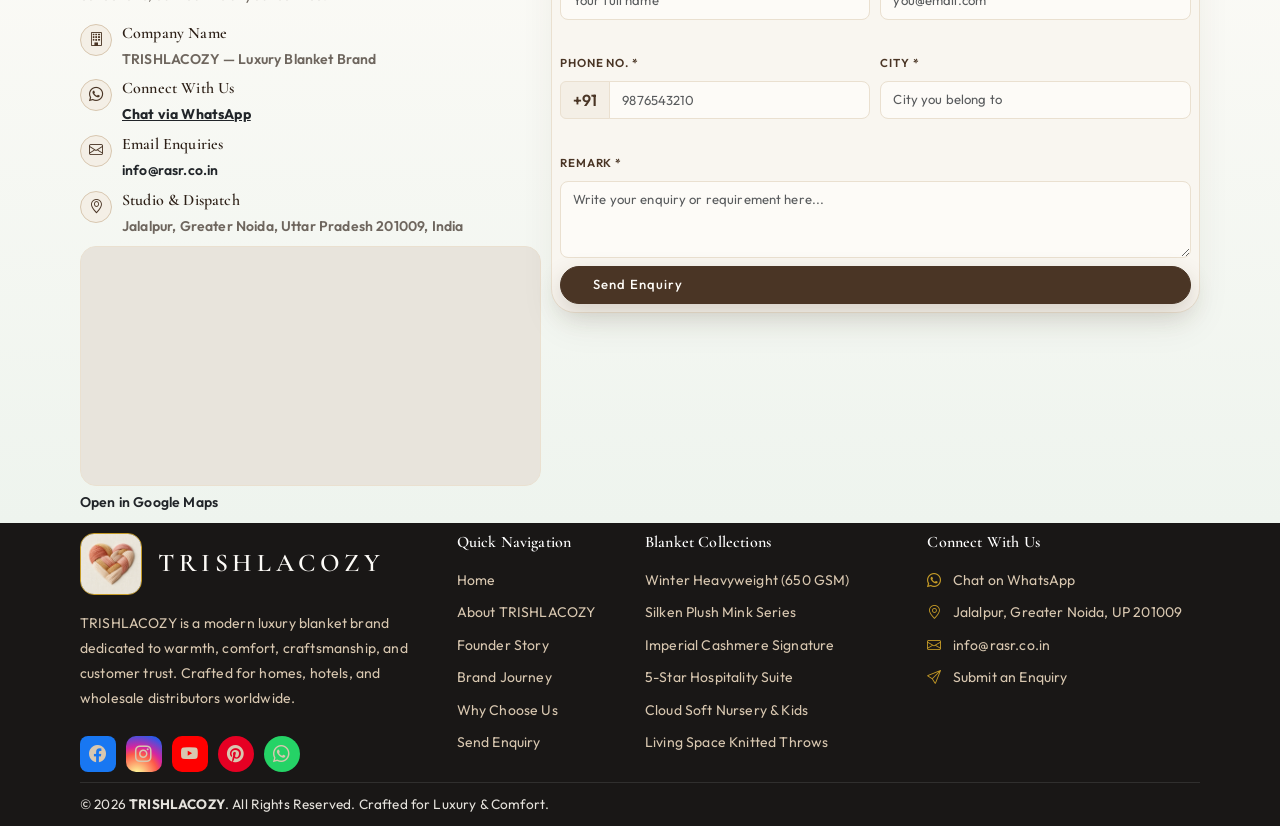
==== commit f14d752d: "Add journey page and update navigation links for founder story and journey sections" ====
--- a/index.html
+++ b/index.html
@@ -67,10 +67,10 @@
             <a class="nav-link nav-link-custom" href="#about">About Brand</a>
           </li>
           <li class="nav-item">
-            <a class="nav-link nav-link-custom" href="#founder">Founder Story</a>
+            <a class="nav-link nav-link-custom" href="journey.html#founder">Founder Story</a>
           </li>
           <li class="nav-item">
-            <a class="nav-link nav-link-custom" href="#journey">Journey</a>
+            <a class="nav-link nav-link-custom" href="journey.html">Journey</a>
           </li>
           <li class="nav-item">
             <a class="nav-link nav-link-custom" href="#collections">Collections</a>
@@ -280,127 +280,7 @@
   </section>
 
   <!-- =========================================================================
-       5. SECTION 3 — FOUNDER STORY
-       ========================================================================= -->
-  <section id="founder" class="founder-section">
-    <div class="container">
-      <div class="founder-card reveal-up">
-        <div class="row align-items-center g-2">
-
-          <div class="col-lg-5">
-            <div class="founder-portrait-frame">
-              <img src="images/founder-shail.webp"
-                alt="Shail Tripathi, Founder of TRISHLACOZY" loading="lazy">
-            </div>
-          </div>
-
-          <div class="col-lg-7 ps-lg-5">
-            <span class="section-tag">FOUNDER'S VISION</span>
-            <h2 class="section-title">"A Blanket Should Feel Like Coming Home"</h2>
-
-            <p class="lead text-dark">
-              TRISHLACOZY was born out of a simple observation: most blankets either sacrifice warmth for aesthetics, or
-              quickly lose their softness after a few washes.
-            </p>
-
-            <p>
-              We set out on a dedicated mission to re-engineer plush textiles. By marrying high-grade synthetic mink
-              fibers with traditional weaving techniques, we created blankets that remain luxuriously soft, dense, and
-              resilient year after year.
-            </p>
-
-            <div class="quote-box">
-              "True luxury is not defined by excess, but by the quiet comfort it brings to your daily moments. Every
-              TRISHLACOZY piece is created with love, durability, and family warmth in mind."
-            </div>
-
-            <div>
-              <h5 class="mb-0 font-serif">Shail Tripathi</h5>
-              <small class="text-gold fw-semibold">Founder & Head of Product Design</small>
-              <span class="founder-signature">Shail Tripathi</span>
-            </div>
-          </div>
-
-        </div>
-      </div>
-    </div>
-  </section>
-
-  <!-- =========================================================================
-       6. SECTION 4 — BRAND JOURNEY
-       ========================================================================= -->
-  <section id="journey" class="journey-section">
-    <div class="container text-center">
-      <span class="section-tag">MILESTONES & EVOLUTION</span>
-      <h2 class="section-title">The TRISHLACOZY Journey</h2>
-      <p class="mx-auto" style="max-width: 600px;">
-        From humble handlooms to a state-of-the-art textile brand trusted by luxury homes, boutique hotels, and regional
-        distributors.
-      </p>
-
-      <div class="timeline-container">
-
-        <!-- Timeline Item 1 -->
-        <div class="timeline-item reveal-up">
-          <div class="timeline-dot"></div>
-          <div class="timeline-card">
-            <div class="timeline-year">2001 — The Spark</div>
-            <h5 class="font-serif mb-2">Artisanal Textile Research</h5>
-            <p class="small mb-0">Started as a passion project evaluating cotton and synthetic fleece weaving techniques
-              across historic textile clusters.</p>
-          </div>
-        </div>
-
-        <!-- Timeline Item 2 -->
-        <div class="timeline-item reveal-up">
-          <div class="timeline-dot"></div>
-          <div class="timeline-card">
-            <div class="timeline-year">2008 — Innovation</div>
-            <h5 class="font-serif mb-2">Mink Fleece Manufacturing</h5>
-            <p class="small mb-0">Established our first specialized micro-fleece spinning unit to produce non-shedding,
-              heavy GSM plush blankets.</p>
-          </div>
-        </div>
-
-        <!-- Timeline Item 3 -->
-        <div class="timeline-item reveal-up">
-          <div class="timeline-dot"></div>
-          <div class="timeline-card">
-            <div class="timeline-year">2015 — Expansion</div>
-            <h5 class="font-serif mb-2">5-Star Hotel Supply Launch</h5>
-            <p class="small mb-0">Partnered with luxury hospitality chains and boutique resorts to engineer
-              ultra-durable, washable hotel bedding collections.</p>
-          </div>
-        </div>
-
-        <!-- Timeline Item 4 -->
-        <div class="timeline-item reveal-up">
-          <div class="timeline-dot"></div>
-          <div class="timeline-card">
-            <div class="timeline-year">2020 — Trust</div>
-            <h5 class="font-serif mb-2">1 Million Blankets Delivered</h5>
-            <p class="small mb-0">Crossed a key benchmark of shipping over 1 million cozy blankets across 100+ cities
-              with 99.4% customer satisfaction.</p>
-          </div>
-        </div>
-
-        <!-- Timeline Item 5 -->
-        <div class="timeline-item reveal-up">
-          <div class="timeline-dot"></div>
-          <div class="timeline-card">
-            <div class="timeline-year">2024+ — The Future</div>
-            <h5 class="font-serif mb-2">Eco-Crafted Weaves</h5>
-            <p class="small mb-0">Introducing recycled micro-fibers and zero-carbon ethical manufacturing to ensure
-              comfort beyond generations.</p>
-          </div>
-        </div>
-
-      </div>
-    </div>
-  </section>
-
-  <!-- =========================================================================
-       7. SECTION 5 — BLANKET COLLECTIONS
+       5. SECTION 3 — BLANKET COLLECTIONS
        ========================================================================= -->
   <section id="collections" class="collections-section">
     <div class="container">
@@ -763,8 +643,8 @@
           <ul class="list-unstyled small d-flex flex-column gap-2 mb-0">
             <li><a href="#hero">Home</a></li>
             <li><a href="#about">About TRISHLACOZY</a></li>
-            <li><a href="#founder">Founder Story</a></li>
-            <li><a href="#journey">Brand Journey</a></li>
+            <li><a href="journey.html#founder">Founder Story</a></li>
+            <li><a href="journey.html">Brand Journey</a></li>
             <li><a href="#why-choose">Why Choose Us</a></li>
             <li><a href="#contact">Send Enquiry</a></li>
           </ul>
--- a/style.css
+++ b/style.css
@@ -608,6 +608,13 @@
   background-color: var(--color-cream);
   position: relative;
 }
+.journey-page .founder-section {
+  padding-top: 108px;
+}
+#founder,
+#journey {
+  scroll-margin-top: 96px;
+}
 
 .founder-card {
   background: var(--color-warm-white);
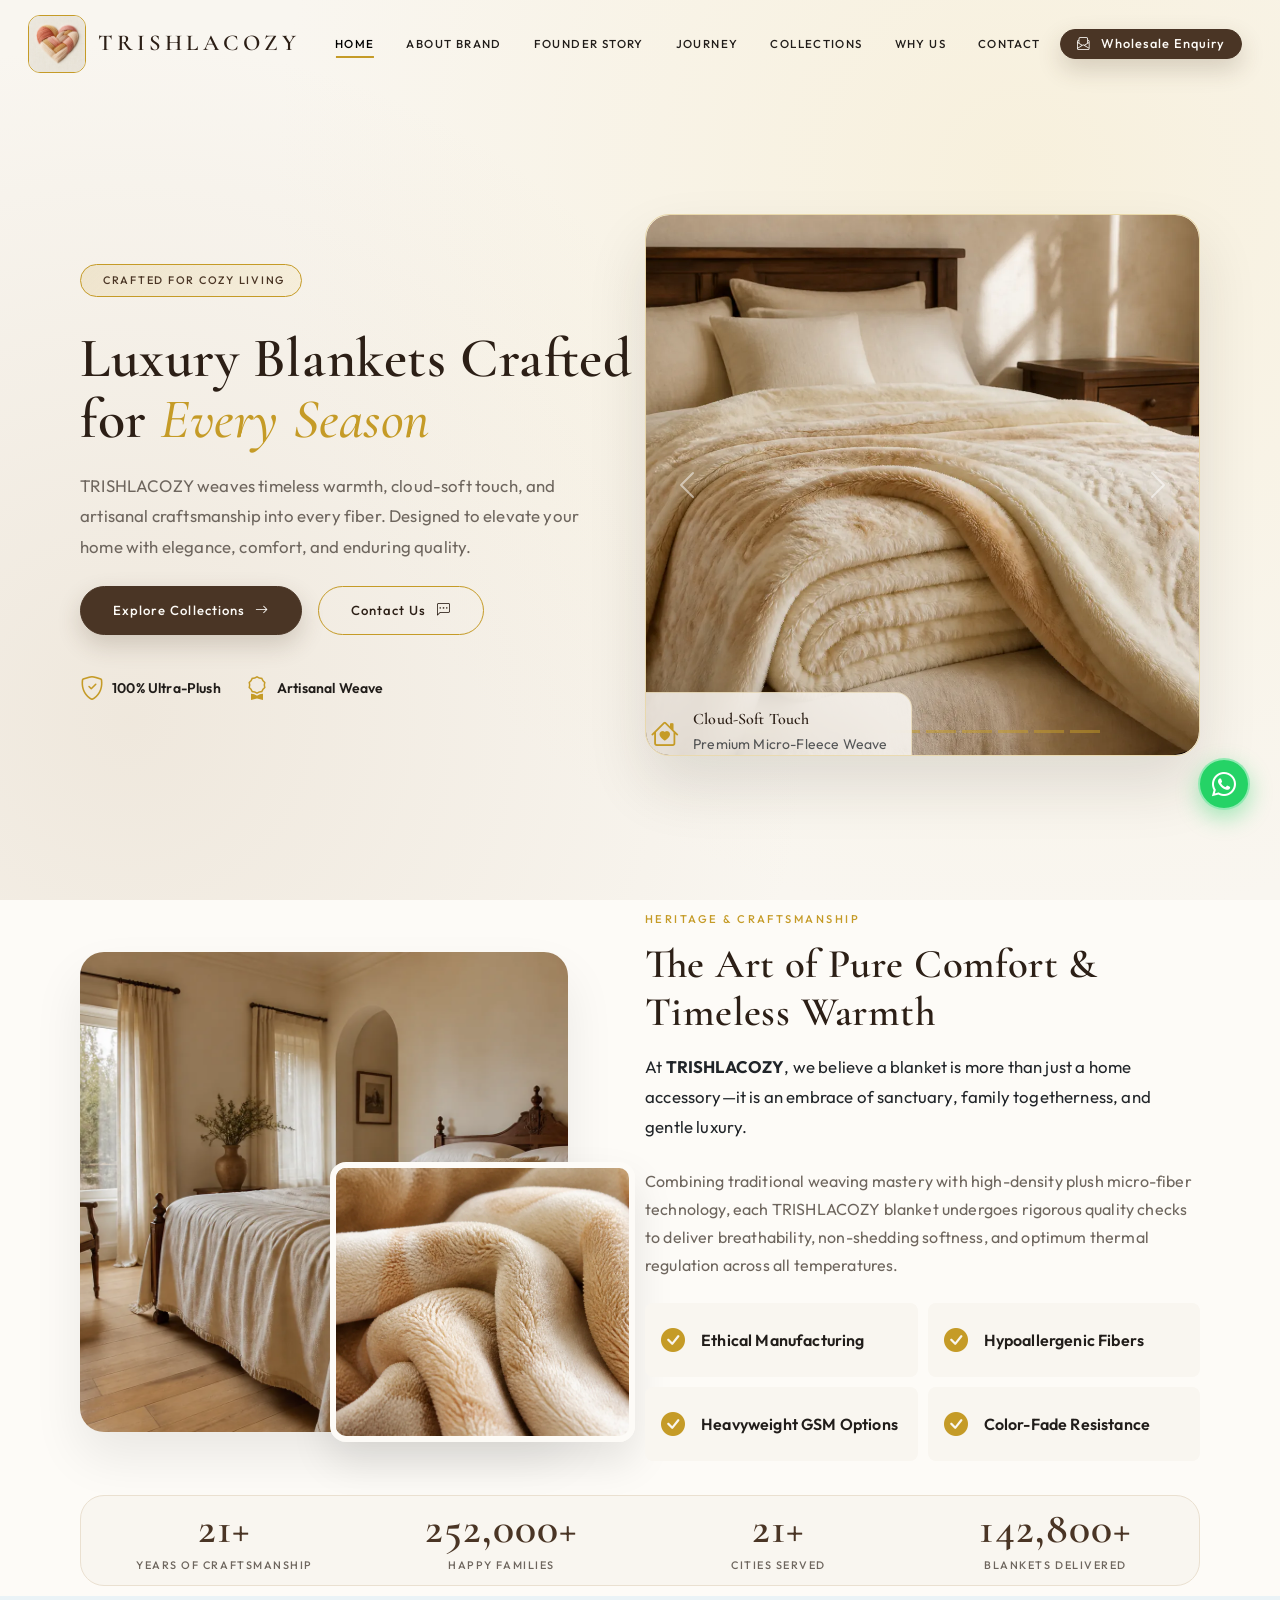
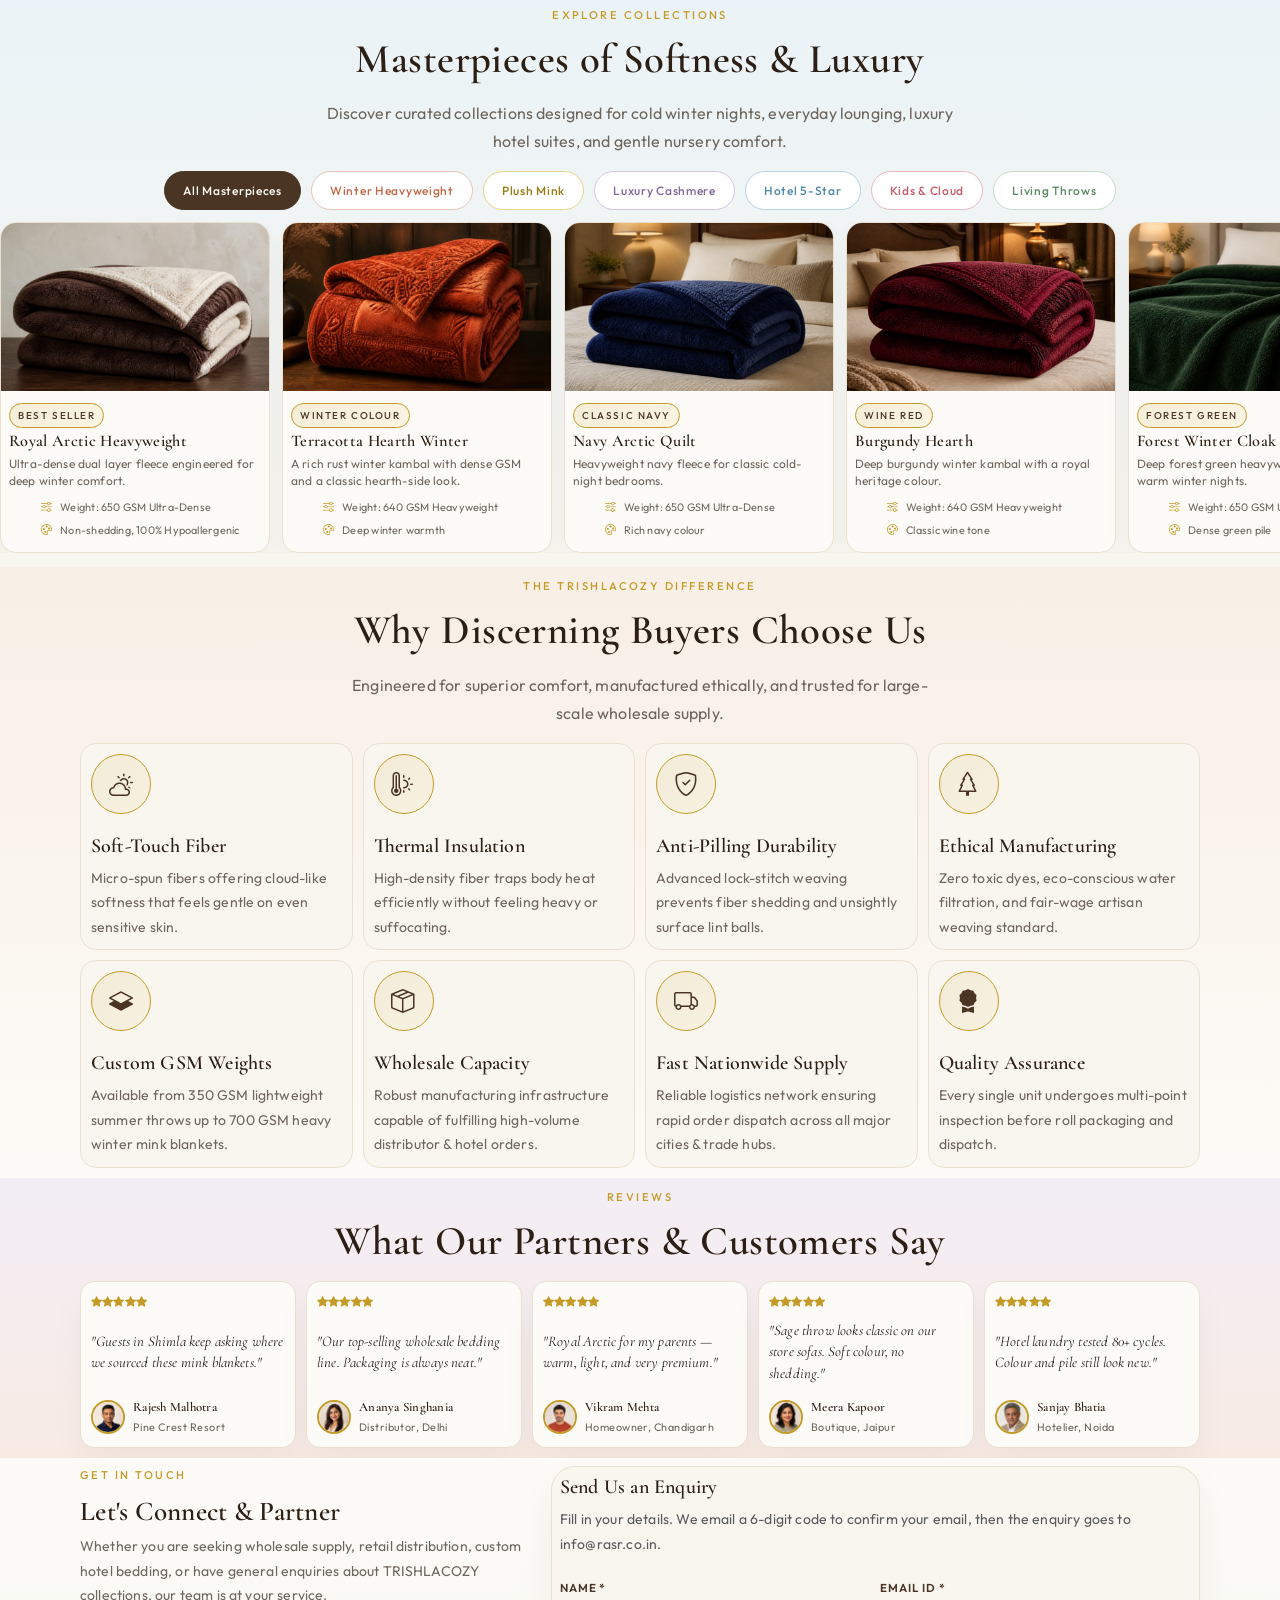
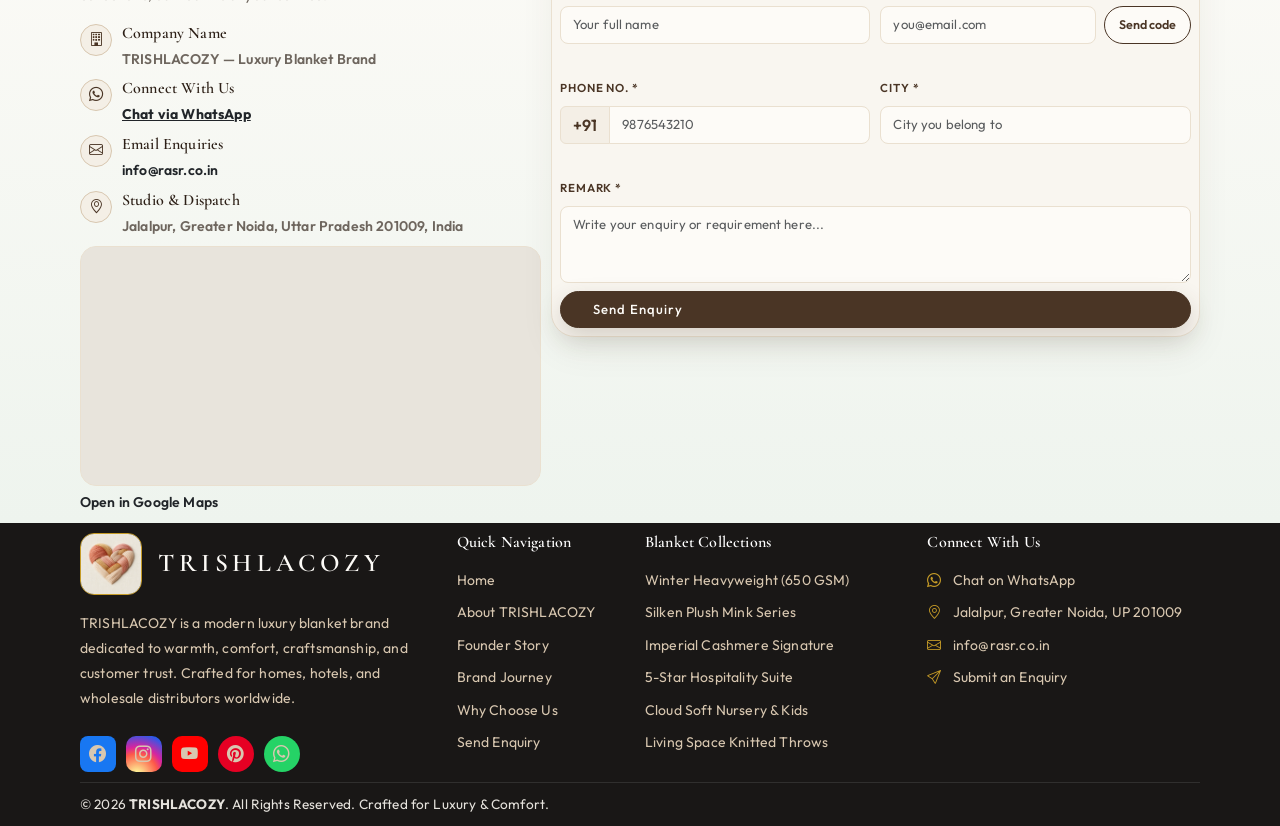
==== commit cf2e535d: "Implement OTP verification for enquiry form submissions and enhance email handling" ====
--- a/index.html
+++ b/index.html
@@ -559,7 +559,7 @@
         <div class="col-lg-7 reveal-right">
           <div class="contact-card" id="enquiry">
             <h3 class="font-serif mb-2 fs-5">Send Us an Enquiry</h3>
-            <p class="small text-muted mb-3">Fill name, email, phone, city and remark. Details go to info@rasr.co.in.</p>
+            <p class="small text-muted mb-3">Fill in your details. We email a 6-digit code to confirm your email, then the enquiry goes to info@rasr.co.in.</p>
 
             <form id="trishlaContactForm">
               <input type="text" name="_honey" class="enquiry-honey" tabindex="-1" autocomplete="off" aria-hidden="true">
@@ -571,8 +571,11 @@
                 </div>
                 <div class="col-md-6">
                   <label class="form-label small fw-semibold" for="formEmail">Email ID *</label>
-                  <input type="email" id="formEmail" name="email" class="form-control form-control-luxury"
-                    placeholder="you@email.com" required autocomplete="email">
+                  <div class="enquiry-email-row">
+                    <input type="email" id="formEmail" name="email" class="form-control form-control-luxury"
+                      placeholder="you@email.com" required autocomplete="email">
+                    <button type="button" id="sendOtpBtn" class="btn-otp">Send code</button>
+                  </div>
                   <small id="emailHint" class="field-error mt-1 d-block"></small>
                 </div>
                 <div class="col-md-6">
@@ -595,6 +598,12 @@
                     placeholder="Write your enquiry or requirement here..."
                     required></textarea>
                 </div>
+                <div class="col-12 d-none" id="otpRow">
+                  <label class="form-label small fw-semibold" for="formOtp">Email code *</label>
+                  <input type="text" id="formOtp" name="otp" class="form-control form-control-luxury" inputmode="numeric"
+                    maxlength="6" autocomplete="one-time-code" placeholder="6-digit code" pattern="[0-9]{6}">
+                  <small id="otpHint" class="field-error mt-1 d-block"></small>
+                </div>
                 <div class="col-12 mt-2">
                   <button type="submit" id="submitBtn" class="btn btn-luxury-primary w-100 py-2">
                     <span id="btnSpinner" class="spinner-border spinner-border-sm me-2 d-none" role="status"
--- a/style.css
+++ b/style.css
@@ -1475,6 +1475,35 @@
   color: var(--color-warm-brown);
 }
 .field-error { color: var(--color-rose); font-size: 0.78rem; min-height: 1.1em; }
+.field-ok { color: var(--color-sage) !important; }
+.enquiry-email-row {
+  display: flex;
+  gap: 8px;
+  align-items: stretch;
+}
+.enquiry-email-row .form-control-luxury { flex: 1 1 auto; min-width: 0; }
+.btn-otp {
+  flex: 0 0 auto;
+  border-radius: 999px;
+  border: 1px solid var(--color-warm-brown);
+  background: var(--color-warm-white);
+  color: var(--color-warm-brown);
+  font-size: 0.78rem;
+  font-weight: 600;
+  padding: 0 14px;
+  white-space: nowrap;
+  cursor: pointer;
+}
+.btn-otp:hover:not(:disabled) {
+  background: var(--color-warm-brown);
+  color: #fff;
+}
+.btn-otp:disabled { opacity: 0.6; cursor: wait; }
+#formOtp {
+  max-width: 220px;
+  letter-spacing: 0.28em;
+  font-weight: 600;
+}
 .map-container {
   width: 100%;
   height: 240px;
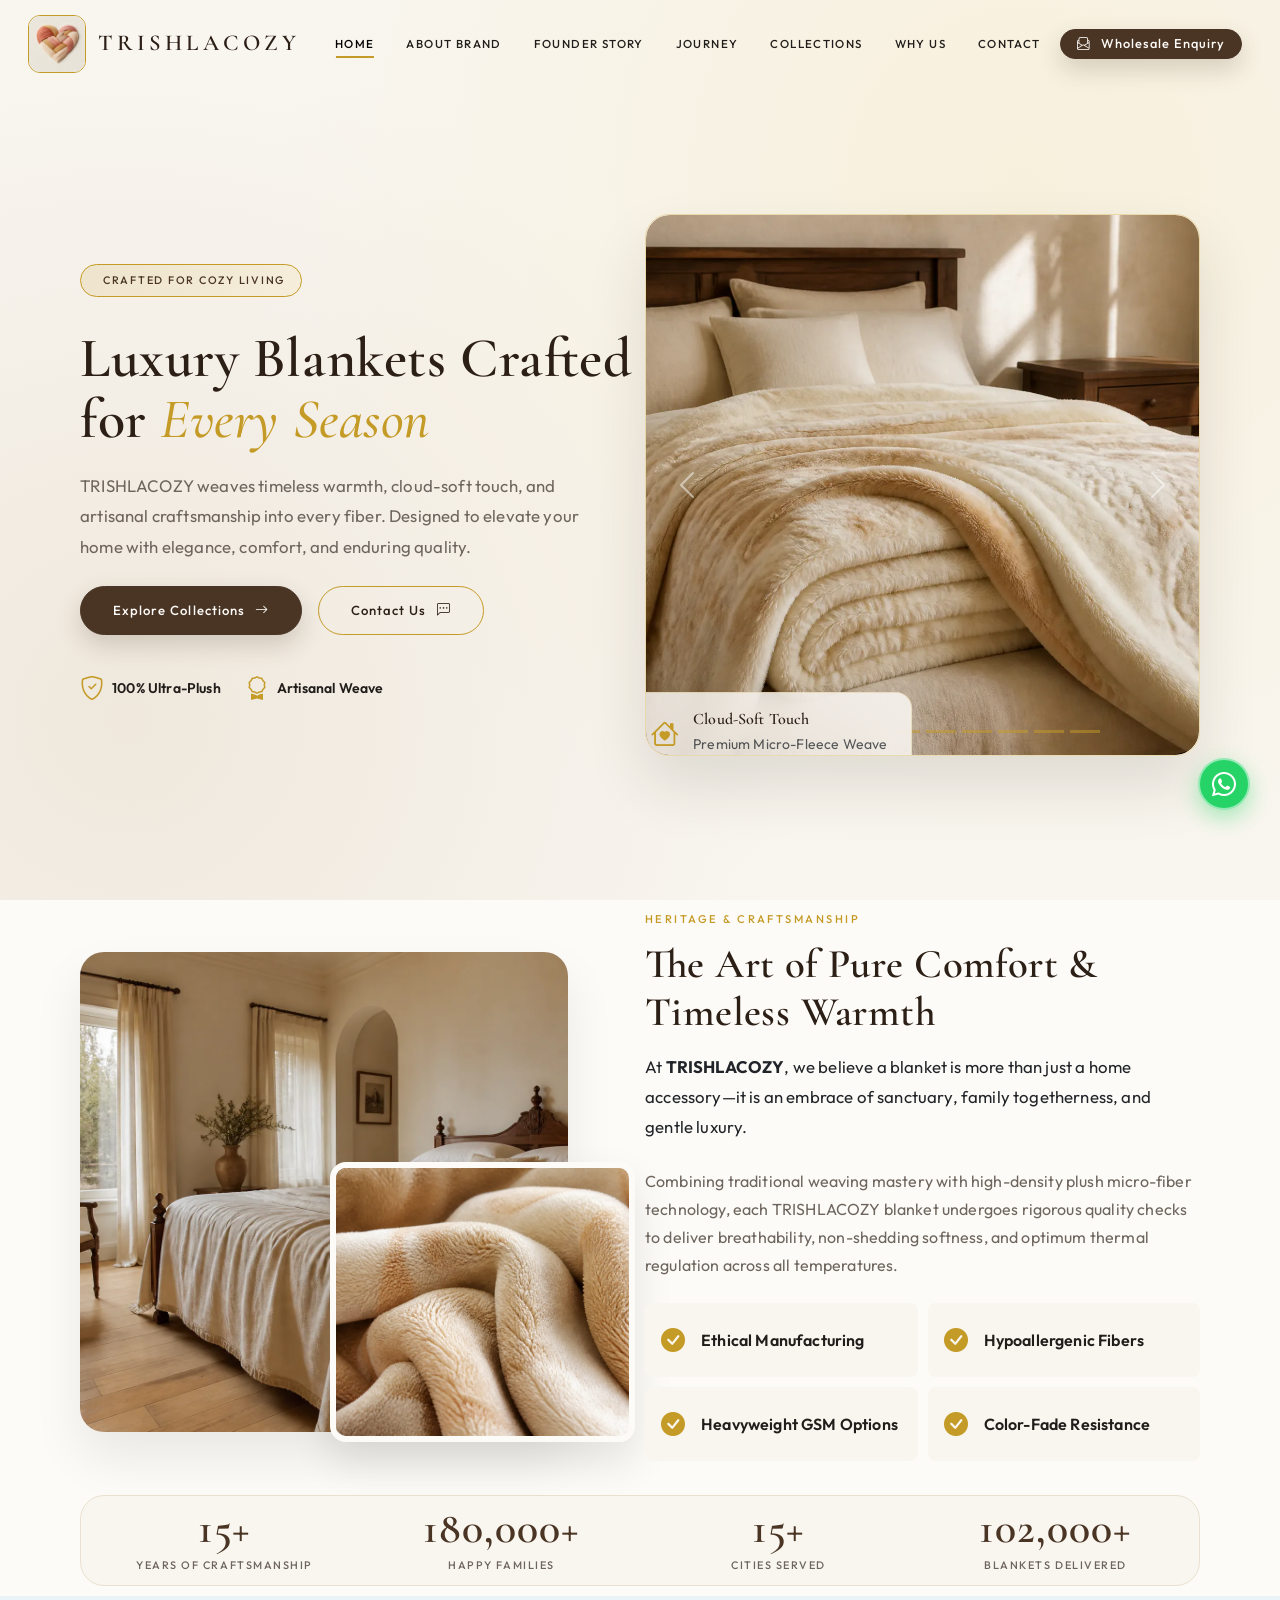
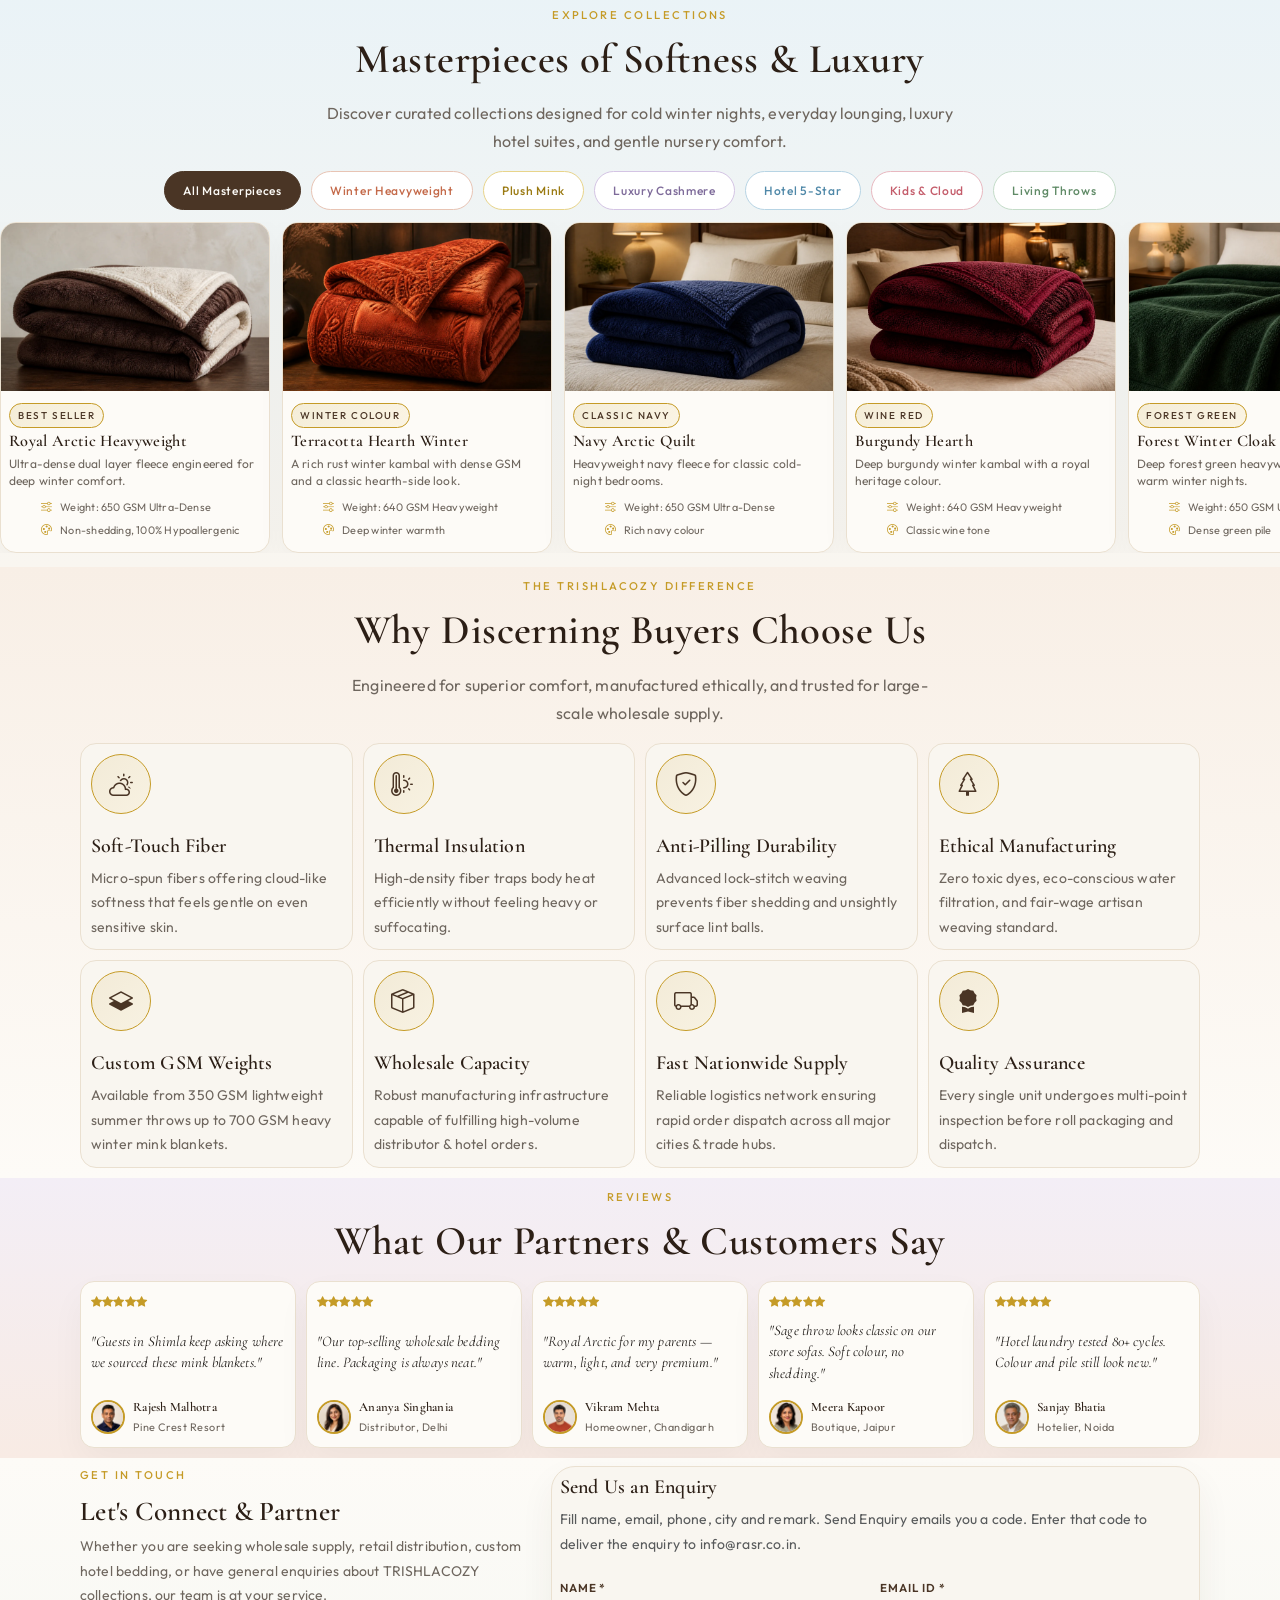
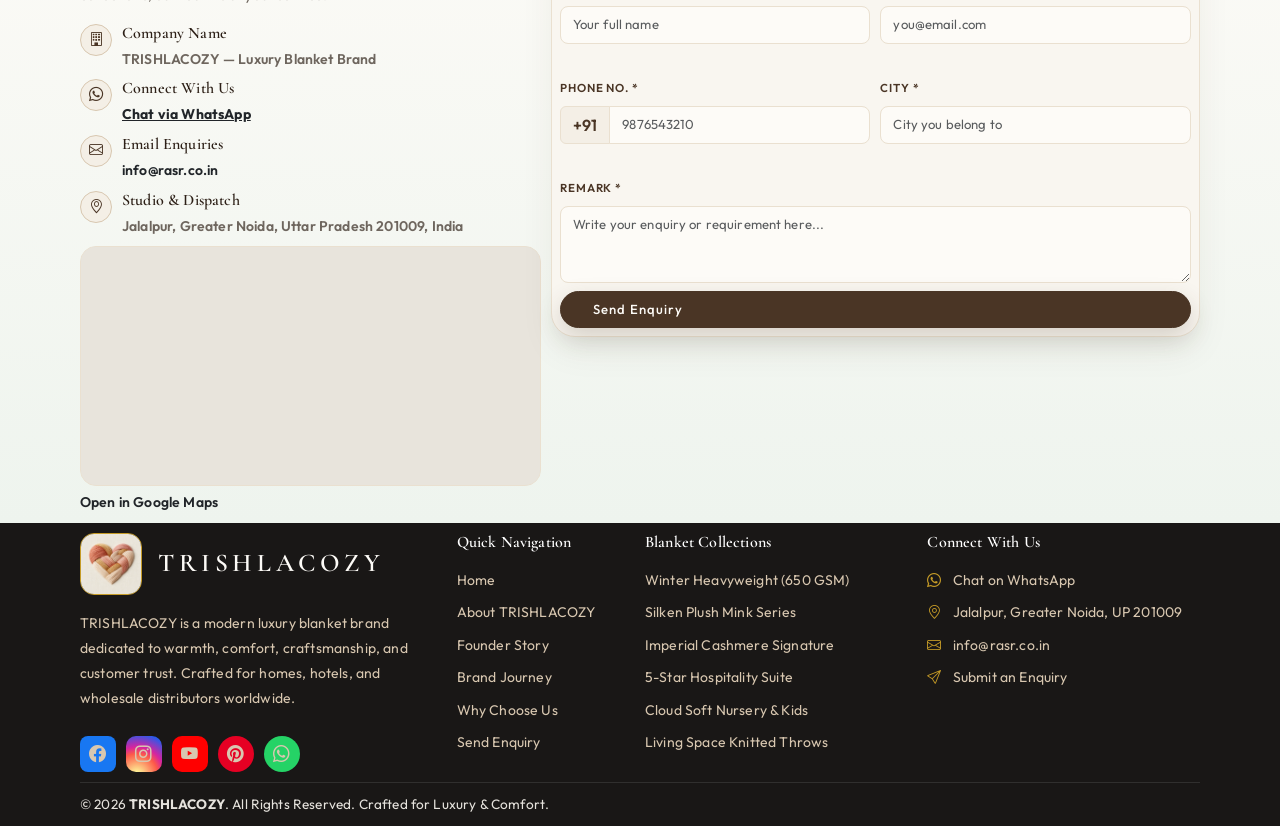
==== commit 76d82dff: "Implement OTP verification modal for enquiry form and enhance email handling" ====
--- a/index.html
+++ b/index.html
@@ -559,7 +559,7 @@
         <div class="col-lg-7 reveal-right">
           <div class="contact-card" id="enquiry">
             <h3 class="font-serif mb-2 fs-5">Send Us an Enquiry</h3>
-            <p class="small text-muted mb-3">Fill in your details. We email a 6-digit code to confirm your email, then the enquiry goes to info@rasr.co.in.</p>
+            <p class="small text-muted mb-3">Fill name, email, phone, city and remark. Send Enquiry emails you a code. Enter that code to deliver the enquiry to info@rasr.co.in.</p>
 
             <form id="trishlaContactForm">
               <input type="text" name="_honey" class="enquiry-honey" tabindex="-1" autocomplete="off" aria-hidden="true">
@@ -571,11 +571,8 @@
                 </div>
                 <div class="col-md-6">
                   <label class="form-label small fw-semibold" for="formEmail">Email ID *</label>
-                  <div class="enquiry-email-row">
-                    <input type="email" id="formEmail" name="email" class="form-control form-control-luxury"
-                      placeholder="you@email.com" required autocomplete="email">
-                    <button type="button" id="sendOtpBtn" class="btn-otp">Send code</button>
-                  </div>
+                  <input type="email" id="formEmail" name="email" class="form-control form-control-luxury"
+                    placeholder="you@email.com" required autocomplete="email">
                   <small id="emailHint" class="field-error mt-1 d-block"></small>
                 </div>
                 <div class="col-md-6">
@@ -598,12 +595,6 @@
                     placeholder="Write your enquiry or requirement here..."
                     required></textarea>
                 </div>
-                <div class="col-12 d-none" id="otpRow">
-                  <label class="form-label small fw-semibold" for="formOtp">Email code *</label>
-                  <input type="text" id="formOtp" name="otp" class="form-control form-control-luxury" inputmode="numeric"
-                    maxlength="6" autocomplete="one-time-code" placeholder="6-digit code" pattern="[0-9]{6}">
-                  <small id="otpHint" class="field-error mt-1 d-block"></small>
-                </div>
                 <div class="col-12 mt-2">
                   <button type="submit" id="submitBtn" class="btn btn-luxury-primary w-100 py-2">
                     <span id="btnSpinner" class="spinner-border spinner-border-sm me-2 d-none" role="status"
@@ -748,6 +739,25 @@
     </div>
   </div>
 
+  <div class="modal fade" id="otpModal" tabindex="-1" aria-hidden="true">
+    <div class="modal-dialog modal-dialog-centered otp-modal-dialog">
+      <div class="modal-content modal-content-luxury otp-modal">
+        <button type="button" class="collection-modal-close" data-bs-dismiss="modal" aria-label="Close">
+          <i class="bi bi-x-lg" aria-hidden="true"></i>
+        </button>
+        <h4 class="font-serif mb-2">Enter email code</h4>
+        <p class="small text-muted mb-3">We sent a 6-digit code to <strong id="otpModalEmail"></strong>. It expires in 10 minutes.</p>
+        <input type="text" id="formOtp" class="form-control form-control-luxury" inputmode="numeric"
+          maxlength="6" autocomplete="one-time-code" placeholder="6-digit code" aria-label="Email code">
+        <small id="otpHint" class="field-error mt-1 d-block"></small>
+        <button type="button" id="confirmOtpBtn" class="btn btn-luxury-primary w-100 py-2 mt-2">
+          <span id="confirmOtpText">Confirm and send</span>
+        </button>
+        <button type="button" id="resendOtpBtn" class="otp-resend">Resend code</button>
+      </div>
+    </div>
+  </div>
+
   <!-- Form Response Modal -->
   <div class="modal fade" id="responseModal" tabindex="-1" aria-hidden="true">
     <div class="modal-dialog modal-dialog-centered">
--- a/style.css
+++ b/style.css
@@ -1476,34 +1476,35 @@
 }
 .field-error { color: var(--color-rose); font-size: 0.78rem; min-height: 1.1em; }
 .field-ok { color: var(--color-sage) !important; }
-.enquiry-email-row {
-  display: flex;
-  gap: 8px;
-  align-items: stretch;
-}
-.enquiry-email-row .form-control-luxury { flex: 1 1 auto; min-width: 0; }
-.btn-otp {
-  flex: 0 0 auto;
-  border-radius: 999px;
-  border: 1px solid var(--color-warm-brown);
-  background: var(--color-warm-white);
+#otpModal { z-index: 10060; }
+.otp-modal-dialog {
+  max-width: 360px;
+  width: calc(100% - 2rem);
+  margin: 1rem auto;
+}
+.otp-modal {
+  position: relative;
+  padding: 42px 20px 16px;
+  text-align: center;
+}
+.otp-modal #formOtp {
+  width: 100%;
+  text-align: center;
+  letter-spacing: 0.32em;
+  font-size: 1.15rem;
+  font-weight: 600;
+}
+.otp-resend {
+  display: inline-block;
+  margin-top: 12px;
+  border: 0;
+  background: none;
   color: var(--color-warm-brown);
-  font-size: 0.78rem;
-  font-weight: 600;
-  padding: 0 14px;
-  white-space: nowrap;
+  font-size: 0.82rem;
+  text-decoration: underline;
   cursor: pointer;
 }
-.btn-otp:hover:not(:disabled) {
-  background: var(--color-warm-brown);
-  color: #fff;
-}
-.btn-otp:disabled { opacity: 0.6; cursor: wait; }
-#formOtp {
-  max-width: 220px;
-  letter-spacing: 0.28em;
-  font-weight: 600;
-}
+.otp-resend:disabled { opacity: 0.6; cursor: wait; }
 .map-container {
   width: 100%;
   height: 240px;
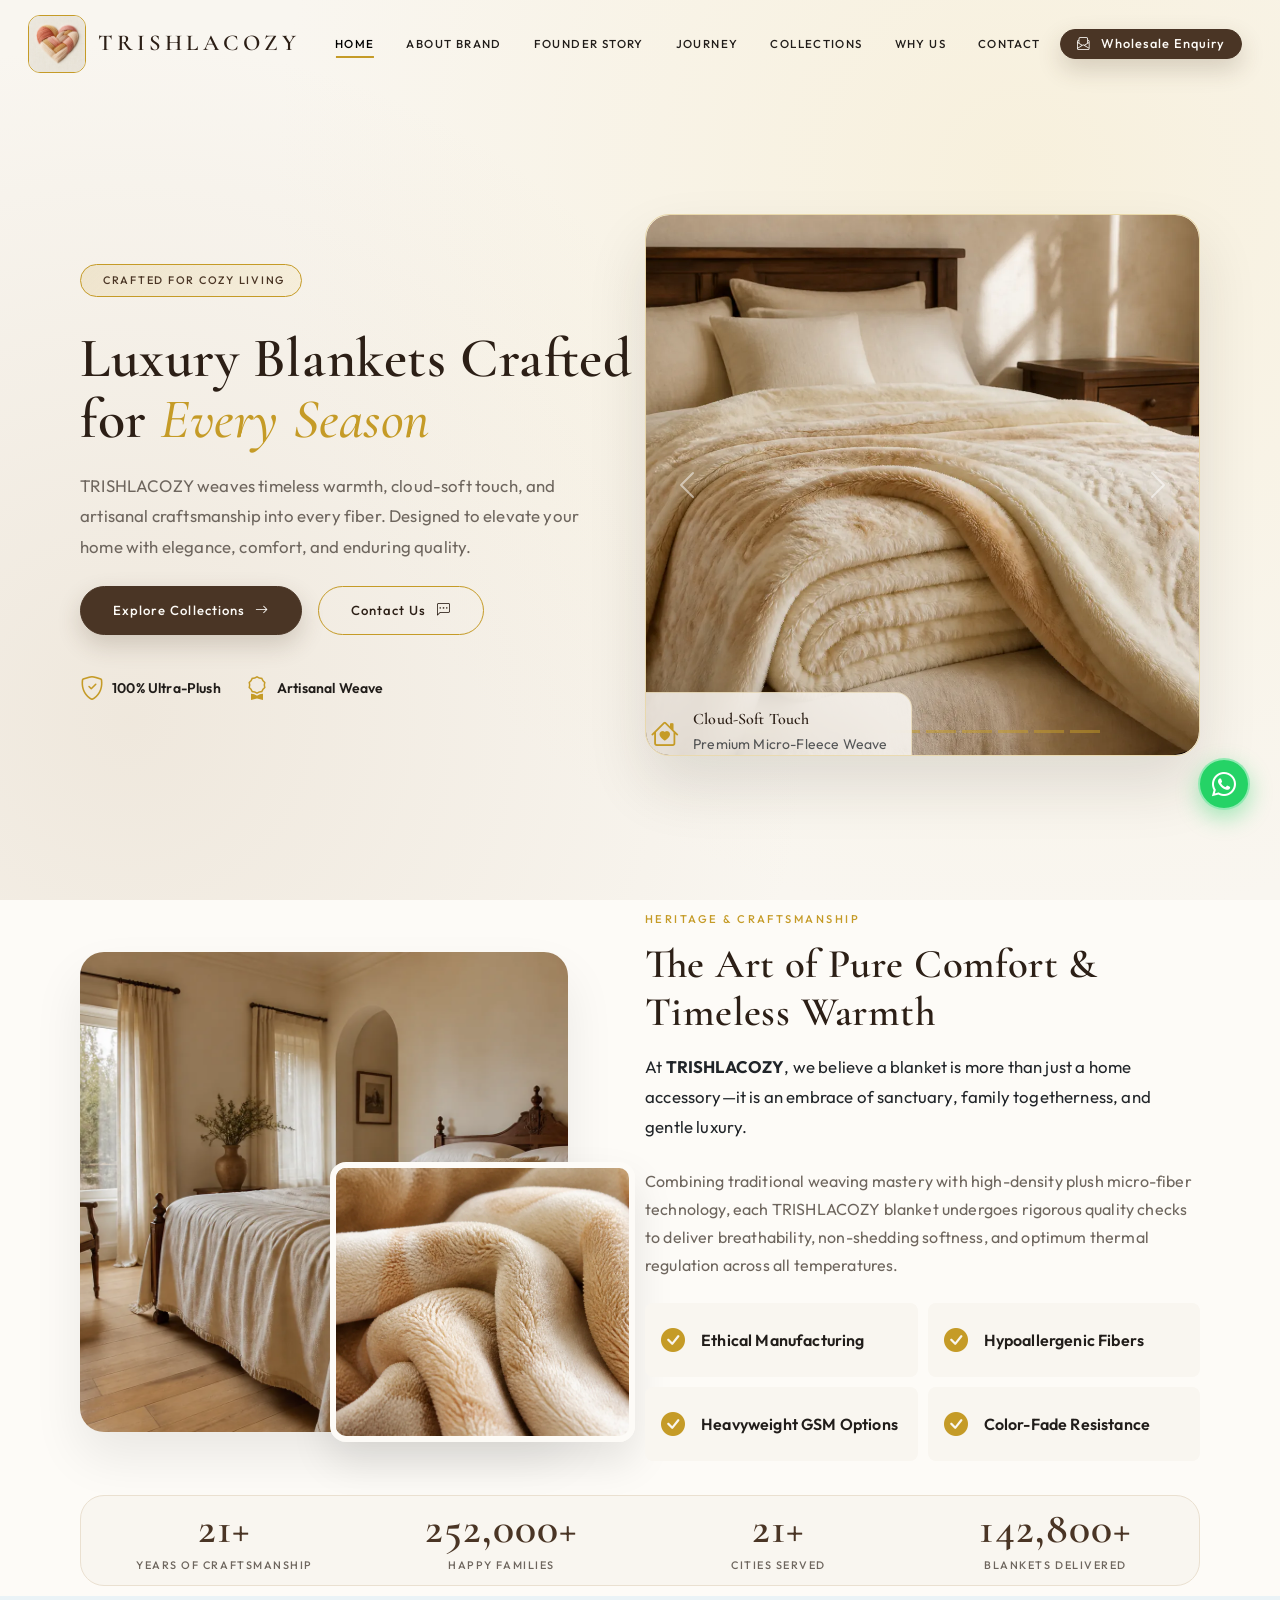
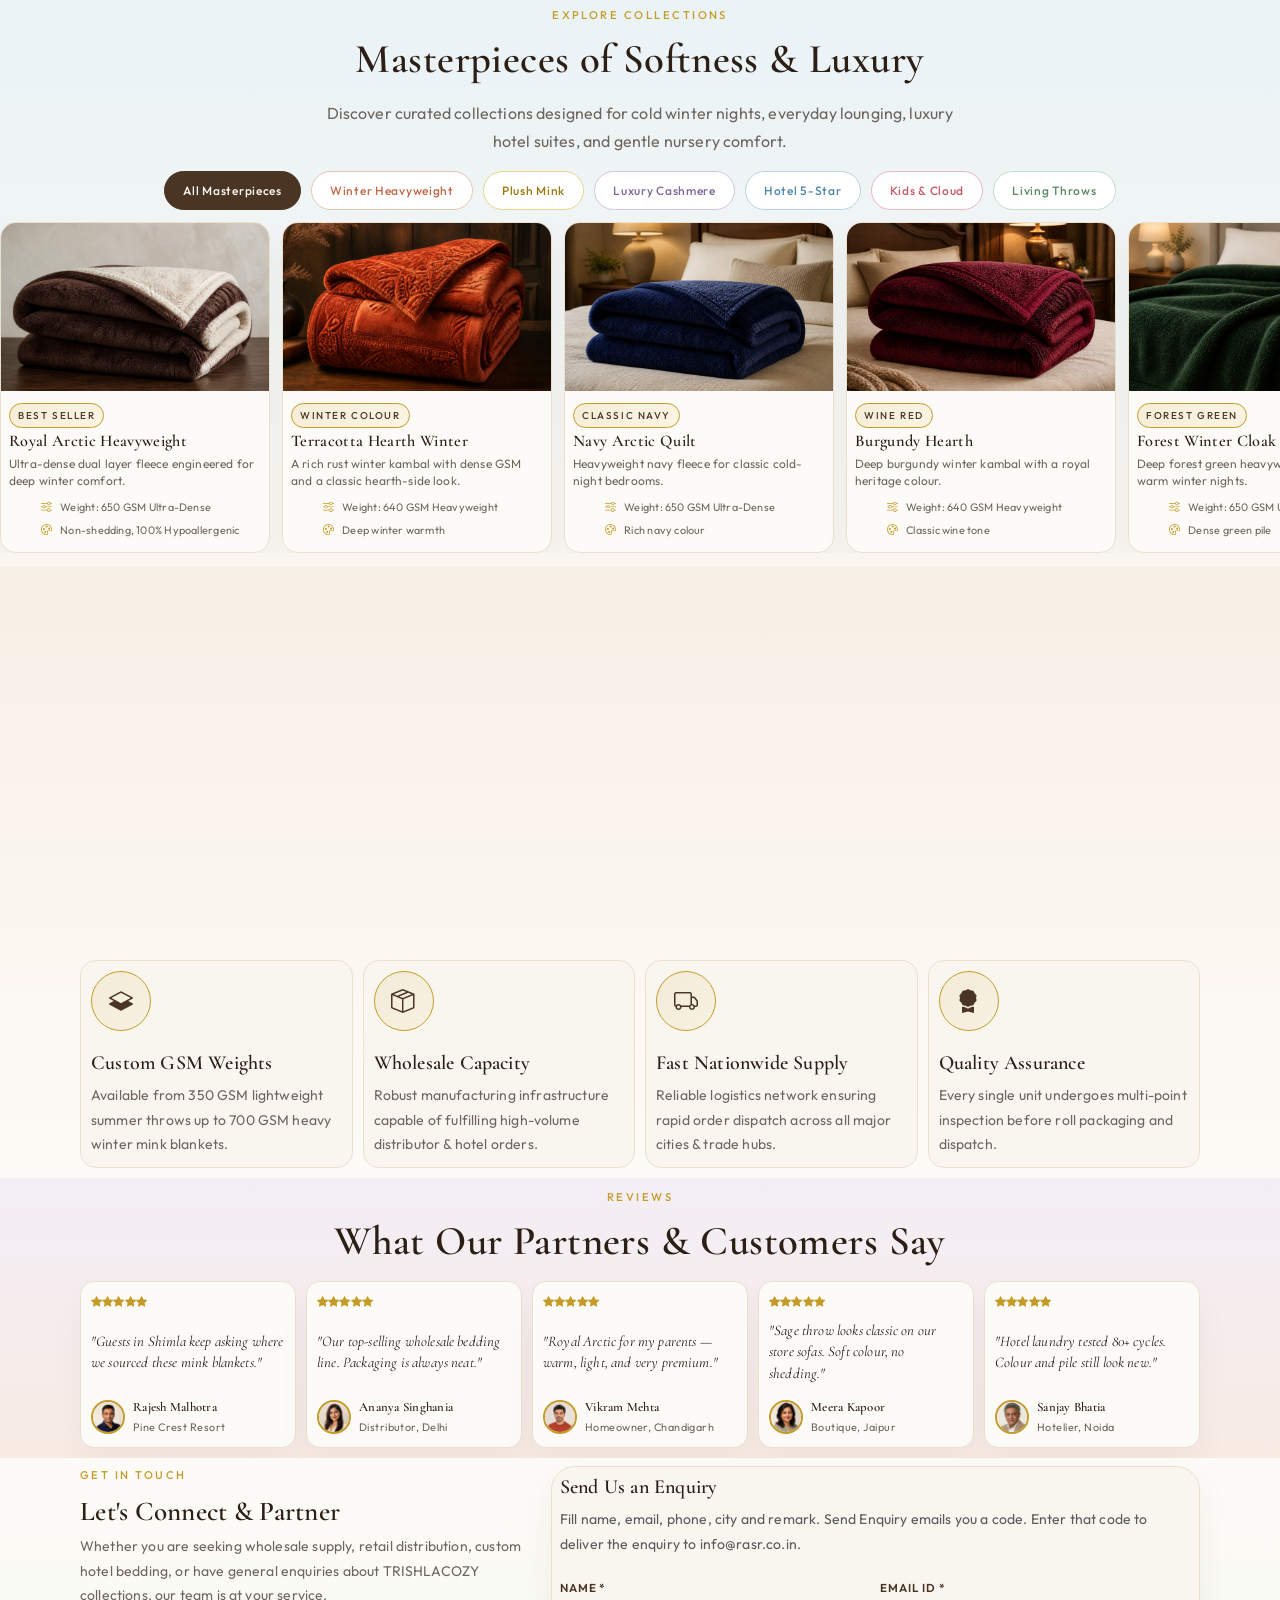
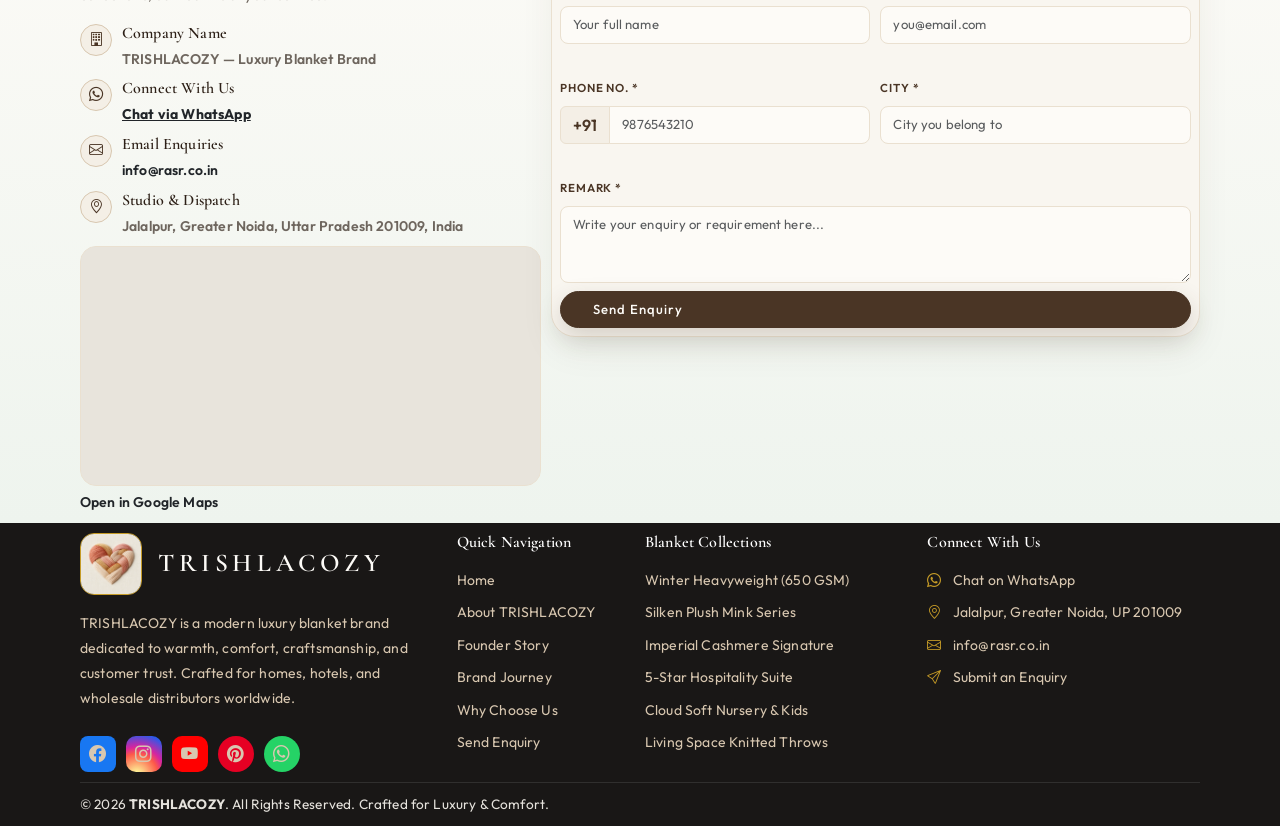
==== commit 2b9543be: "Enhance response modal functionality and styling for improved user experience" ====
--- a/index.html
+++ b/index.html
@@ -766,7 +766,7 @@
           <i id="responseModalIcon" class="bi bi-check-circle-fill text-success display-4 mb-3"></i>
           <h4 id="responseModalTitle" class="font-serif mb-2">Enquiry Submitted</h4>
           <p id="responseModalText" class="text-muted small mb-4"></p>
-          <button type="button" class="btn btn-luxury-primary px-5 py-2" data-bs-dismiss="modal">OK, Got It</button>
+          <button type="button" id="responseModalOk" class="btn btn-luxury-primary px-5 py-2">OK, Got It</button>
         </div>
       </div>
     </div>
--- a/style.css
+++ b/style.css
@@ -1115,6 +1115,9 @@
 #collectionModal {
   z-index: 10050;
 }
+#responseModal {
+  z-index: 10070;
+}
 .modal-backdrop {
   z-index: 10040;
 }
